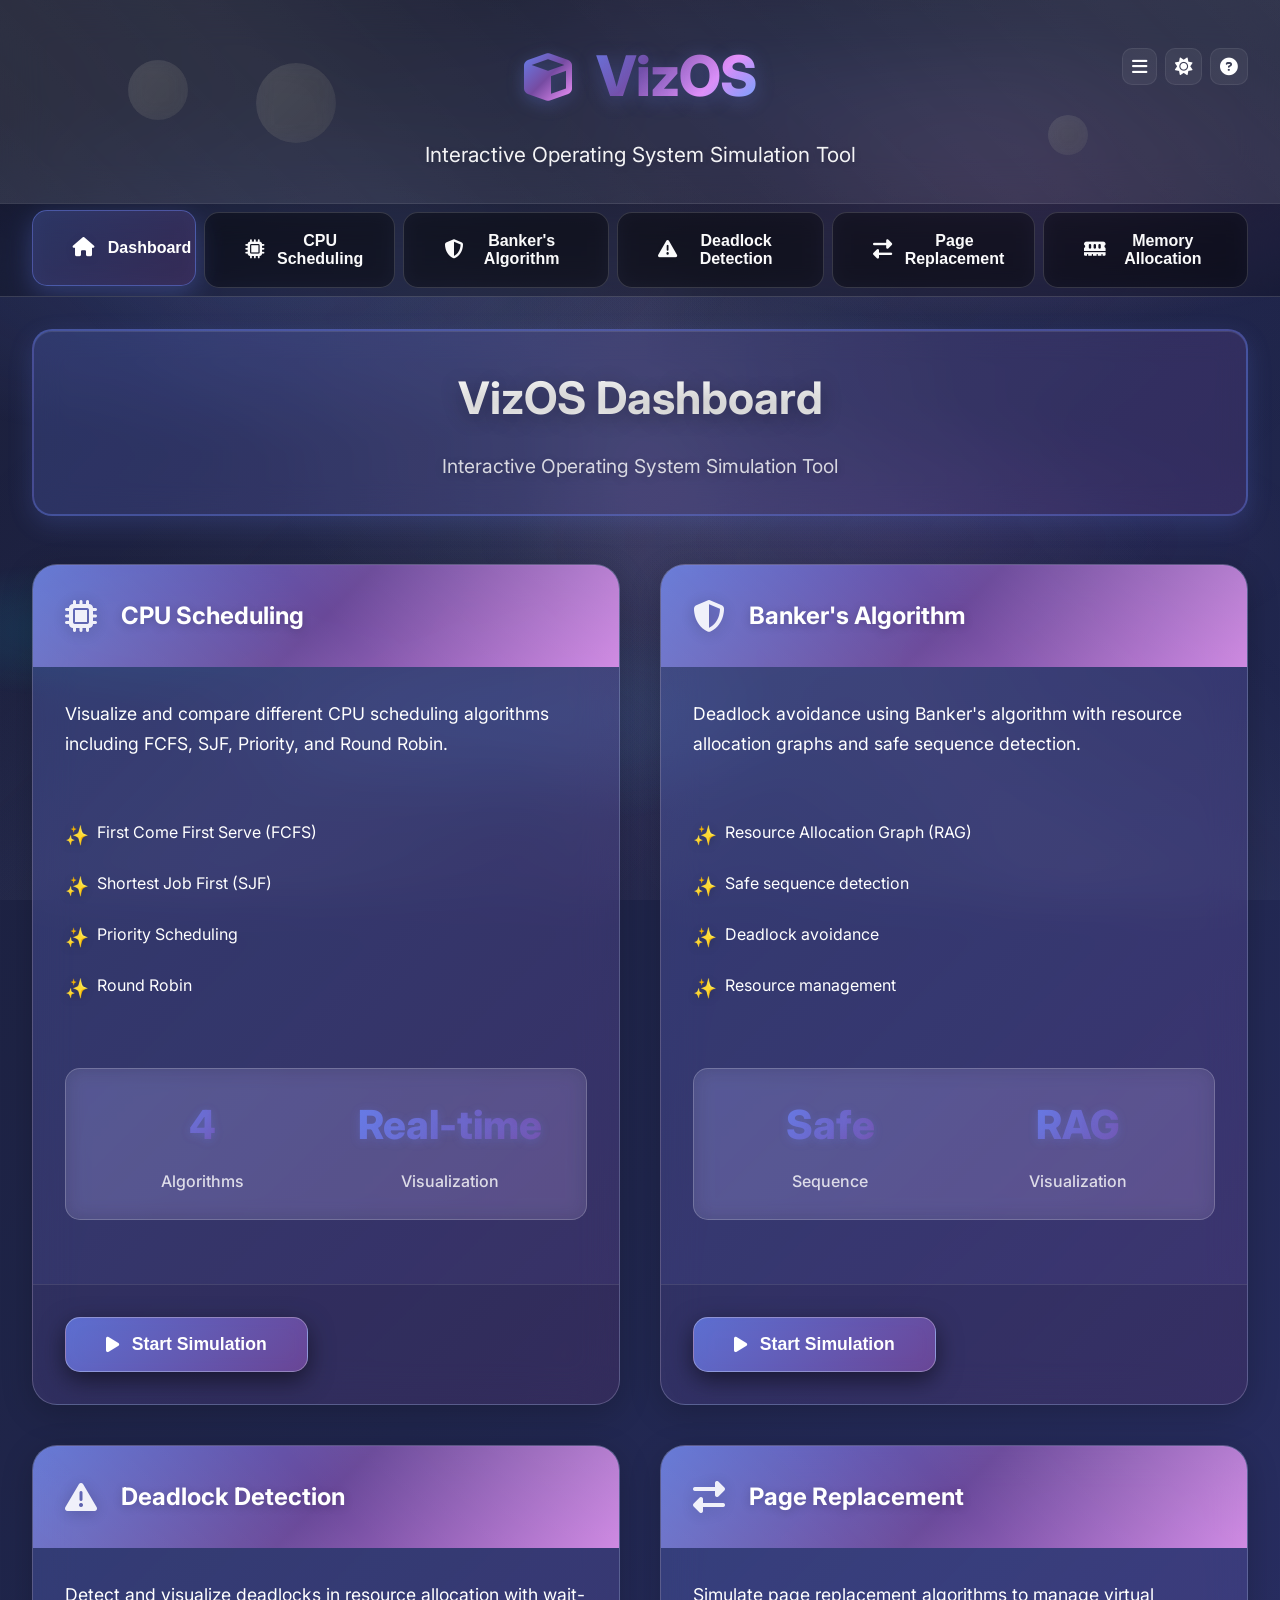
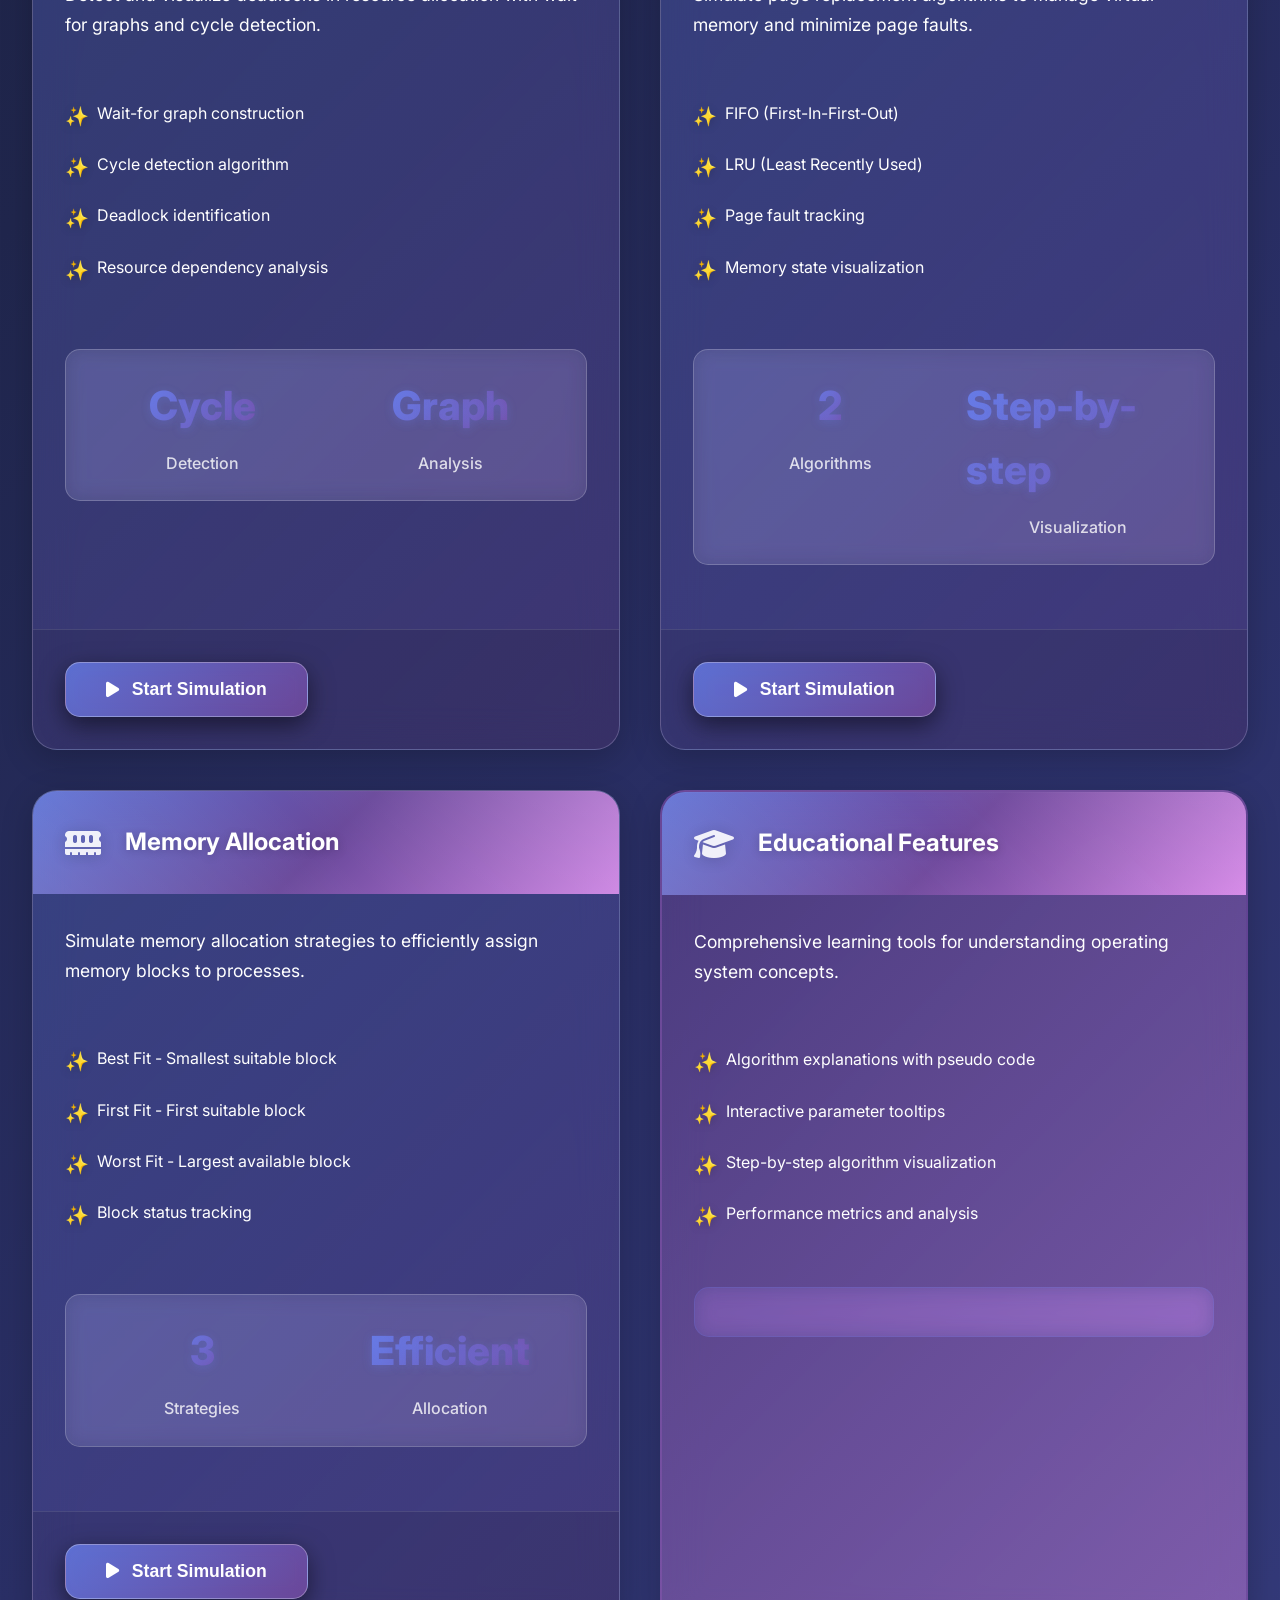
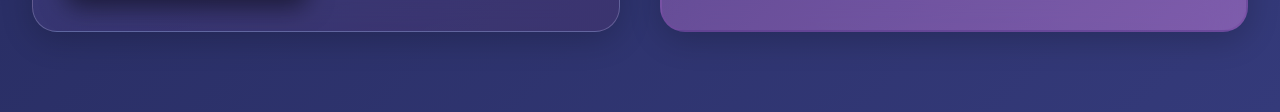
==== frontend/index.html @ febb1c9f "Initial commit: VizOs project" ====
<!DOCTYPE html>
<html lang="en">
<head>
    <meta charset="UTF-8">
    <meta name="viewport" content="width=device-width, initial-scale=1.0">
    <title>VizOS - Interactive OS Simulation Tool</title>
    <link rel="stylesheet" href="styles.css">
    <link href="https://fonts.googleapis.com/css2?family=Inter:wght@300;400;500;600;700;800;900&display=swap" rel="stylesheet">
    <link href="https://cdnjs.cloudflare.com/ajax/libs/font-awesome/6.4.0/css/all.min.css" rel="stylesheet">
    <meta name="description" content="Interactive Operating System Simulation Tool with liquid glass design">
    <meta name="theme-color" content="#667eea">
</head>
<body>
    <div class="app-container">
        <!-- Header -->
        <header class="header">
            <div class="header-content">
                <div class="logo">
                    <i class="fas fa-cube"></i>
                    <h1>VizOS</h1>
                </div>
                <p class="subtitle">Interactive Operating System Simulation Tool</p>
                <div class="header-toolbar">
                    <button id="nav-toggle" class="icon-btn" title="Toggle navigation">
                        <i class="fas fa-bars"></i>
                    </button>
                    <button id="theme-toggle" class="icon-btn" title="Toggle theme (T)">
                        <i class="fas fa-sun"></i>
                    </button>
                    <button id="help-btn" class="icon-btn" title="Show tips">
                        <i class="fas fa-question-circle"></i>
                    </button>
                </div>
                <div class="header-decoration">
                    <div class="floating-element element-1"></div>
                    <div class="floating-element element-2"></div>
                    <div class="floating-element element-3"></div>
                </div>
            </div>

        </header>

        <!-- Navigation Tabs -->
        <nav class="nav-tabs">
            <button class="tab-btn active" data-tab="dashboard">
                <i class="fas fa-home"></i>
                Dashboard
            </button>
            <button class="tab-btn" data-tab="cpu-scheduling">
                <i class="fas fa-microchip"></i>
                CPU Scheduling
            </button>
            <button class="tab-btn" data-tab="bankers">
                <i class="fas fa-shield-alt"></i>
                Banker's Algorithm
            </button>
            <button class="tab-btn" data-tab="deadlock">
                <i class="fas fa-exclamation-triangle"></i>
                Deadlock Detection
            </button>
            <button class="tab-btn" data-tab="page-replacement">
                <i class="fas fa-exchange-alt"></i>
                Page Replacement
            </button>
            <button class="tab-btn" data-tab="memory-allocation">
                <i class="fas fa-memory"></i>
                Memory Allocation
            </button>
        </nav>

        <!-- Main Content -->
        <main class="main-content">
            <!-- Dashboard Tab -->
            <div class="tab-content active" id="dashboard">
                <div class="content-header">
                    <h2>VizOS Dashboard</h2>
                    <p>Interactive Operating System Simulation Tool</p>
                </div>
                
                <div class="dashboard-grid">
                    <div class="info-card">
                        <div class="card-header">
                            <i class="fas fa-microchip"></i>
                            <h3>CPU Scheduling</h3>
                        </div>
                        <div class="card-content">
                            <p>Visualize and compare different CPU scheduling algorithms including FCFS, SJF, Priority, and Round Robin.</p>
                            <ul>
                                <li>First Come First Serve (FCFS)</li>
                                <li>Shortest Job First (SJF)</li>
                                <li>Priority Scheduling</li>
                                <li>Round Robin</li>
                            </ul>
                            <div class="card-metrics">
                                <div class="metric">
                                    <span class="metric-value">4</span>
                                    <span class="metric-label">Algorithms</span>
                                </div>
                                <div class="metric">
                                    <span class="metric-value">Real-time</span>
                                    <span class="metric-label">Visualization</span>
                                </div>
                            </div>
                        </div>
                        <div class="card-footer">
                            <button class="btn-primary" onclick="switchToTab('cpu-scheduling')">
                                <i class="fas fa-play"></i>
                                Start Simulation
                            </button>
                        </div>
                    </div>

                    <div class="info-card">
                        <div class="card-header">
                            <i class="fas fa-shield-alt"></i>
                            <h3>Banker's Algorithm</h3>
                        </div>
                        <div class="card-content">
                            <p>Deadlock avoidance using Banker's algorithm with resource allocation graphs and safe sequence detection.</p>
                            <ul>
                                <li>Resource Allocation Graph (RAG)</li>
                                <li>Safe sequence detection</li>
                                <li>Deadlock avoidance</li>
                                <li>Resource management</li>
                            </ul>
                            <div class="card-metrics">
                                <div class="metric">
                                    <span class="metric-value">Safe</span>
                                    <span class="metric-label">Sequence</span>
                                </div>
                                <div class="metric">
                                    <span class="metric-value">RAG</span>
                                    <span class="metric-label">Visualization</span>
                                </div>
                            </div>
                        </div>
                        <div class="card-footer">
                            <button class="btn-primary" onclick="switchToTab('bankers')">
                                <i class="fas fa-play"></i>
                                Start Simulation
                            </button>
                        </div>
                    </div>

                    <div class="info-card">
                        <div class="card-header">
                            <i class="fas fa-exclamation-triangle"></i>
                            <h3>Deadlock Detection</h3>
                        </div>
                        <div class="card-content">
                            <p>Detect and visualize deadlocks in resource allocation with wait-for graphs and cycle detection.</p>
                            <ul>
                                <li>Wait-for graph construction</li>
                                <li>Cycle detection algorithm</li>
                                <li>Deadlock identification</li>
                                <li>Resource dependency analysis</li>
                            </ul>
                            <div class="card-metrics">
                                <div class="metric">
                                    <span class="metric-value">Cycle</span>
                                    <span class="metric-label">Detection</span>
                                </div>
                                <div class="metric">
                                    <span class="metric-value">Graph</span>
                                    <span class="metric-label">Analysis</span>
                                </div>
                            </div>
                        </div>
                        <div class="card-footer">
                            <button class="btn-primary" onclick="switchToTab('deadlock')">
                                <i class="fas fa-play"></i>
                                Start Simulation
                            </button>
                        </div>
                    </div>

                    <div class="info-card">
                        <div class="card-header">
                            <i class="fas fa-exchange-alt"></i>
                            <h3>Page Replacement</h3>
                        </div>
                        <div class="card-content">
                            <p>Simulate page replacement algorithms to manage virtual memory and minimize page faults.</p>
                            <ul>
                                <li>FIFO (First-In-First-Out)</li>
                                <li>LRU (Least Recently Used)</li>
                                <li>Page fault tracking</li>
                                <li>Memory state visualization</li>
                            </ul>
                            <div class="card-metrics">
                                <div class="metric">
                                    <span class="metric-value">2</span>
                                    <span class="metric-label">Algorithms</span>
                                </div>
                                <div class="metric">
                                    <span class="metric-value">Step-by-step</span>
                                    <span class="metric-label">Visualization</span>
                                </div>
                            </div>
                        </div>
                        <div class="card-footer">
                            <button class="btn-primary" onclick="switchToTab('page-replacement')">
                                <i class="fas fa-play"></i>
                                Start Simulation
                            </button>
                        </div>
                    </div>

                    <div class="info-card">
                        <div class="card-header">
                            <i class="fas fa-memory"></i>
                            <h3>Memory Allocation</h3>
                        </div>
                        <div class="card-content">
                            <p>Simulate memory allocation strategies to efficiently assign memory blocks to processes.</p>
                            <ul>
                                <li>Best Fit - Smallest suitable block</li>
                                <li>First Fit - First suitable block</li>
                                <li>Worst Fit - Largest available block</li>
                                <li>Block status tracking</li>
                            </ul>
                            <div class="card-metrics">
                                <div class="metric">
                                    <span class="metric-value">3</span>
                                    <span class="metric-label">Strategies</span>
                                </div>
                                <div class="metric">
                                    <span class="metric-value">Efficient</span>
                                    <span class="metric-label">Allocation</span>
                                </div>
                            </div>
                        </div>
                        <div class="card-footer">
                            <button class="btn-primary" onclick="switchToTab('memory-allocation')">
                                <i class="fas fa-play"></i>
                                Start Simulation
                            </button>
                        </div>
                    </div>

                    <div class="info-card theory-card">
                        <div class="card-header">
                            <i class="fas fa-graduation-cap"></i>
                            <h3>Educational Features</h3>
                        </div>
                        <div class="card-content">
                            <p>Comprehensive learning tools for understanding operating system concepts.</p>
                            <ul>
                                <li>Algorithm explanations with pseudo code</li>
                                <li>Interactive parameter tooltips</li>
                                <li>Step-by-step algorithm visualization</li>
                                <li>Performance metrics and analysis</li>
                            </ul>
                            <div class="theory-snippets">
                            </div>
                        </div>
                    </div>
                </div>

            </div>

            <!-- CPU Scheduling Tab -->
            <div class="tab-content" id="cpu-scheduling">
                <div class="content-header">
                    <h2>CPU Scheduling Algorithms</h2>
                    <p>Visualize and compare different CPU scheduling algorithms</p>
                </div>
                
                <div class="algorithm-selector">
                    <label for="algorithm-select">Select Algorithm:</label>
                    <select id="algorithm-select">
                        <option value="fcfs">First Come First Serve (FCFS)</option>
                        <option value="sjf">Shortest Job First (SJF)</option>
                        <option value="priority">Priority Scheduling</option>
                        <option value="roundrobin">Round Robin</option>
                    </select>
                </div>

                <div class="input-section">
                    <div class="process-input-container">
                        <div class="input-header">
                            <h3>Process Configuration</h3>
                            <button type="button" class="btn-secondary" id="add-process-btn">
                                <i class="fas fa-plus"></i>
                                Add Process
                            </button>
                        </div>
                        <div id="processes-container">
                            <!-- Process inputs will be dynamically added here -->
                        </div>
                    </div>
                    <div class="input-group" id="quantum-group" style="display: none;">
                        <label for="quantum-input">Time Quantum:</label>
                        <input type="number" id="quantum-input" value="2" min="1">
                    </div>
                    <button class="btn-primary" id="simulate-btn">
                        <i class="fas fa-play"></i>
                        Simulate
                    </button>
                </div>

                <div class="results-section">
                    <div class="gantt-chart-container">
                        <h3>Gantt Chart</h3>
                        <canvas id="gantt-chart" width="800" height="200"></canvas>
                    </div>
                    
                    <div class="metrics-container">
                        <h3>Performance Metrics</h3>
                        <div class="metrics-grid">
                            <div class="metric-card">
                                <div class="metric-value" id="avg-waiting-time">-</div>
                                <div class="metric-label">Average Waiting Time</div>
                            </div>
                            <div class="metric-card">
                                <div class="metric-value" id="avg-turnaround-time">-</div>
                                <div class="metric-label">Average Turnaround Time</div>
                            </div>
                            <div class="metric-card">
                                <div class="metric-value" id="avg-response-time">-</div>
                                <div class="metric-label">Average Response Time</div>
                            </div>
                            <div class="metric-card">
                                <div class="metric-value" id="cpu-utilization">-</div>
                                <div class="metric-label">CPU Utilization</div>
                            </div>
                        </div>
                    </div>
                </div>
            </div>

            <!-- Banker's Algorithm Tab -->
            <div class="tab-content" id="bankers">
                <div class="content-header">
                    <h2>Banker's Algorithm</h2>
                    <p>Deadlock avoidance using Banker's algorithm</p>
                </div>

                <div class="input-section">
                    <div class="input-group">
                        <label for="bankers-processes">Number of Processes:</label>
                        <input type="number" id="bankers-processes" value="3" min="1" max="10">
                    </div>
                    <div class="input-group">
                        <label for="bankers-resources">Number of Resources:</label>
                        <input type="number" id="bankers-resources" value="3" min="1" max="10">
                    </div>
                    <div class="input-header" style="margin-top: 1rem;">
                        <h3>Advanced Input</h3>
                        <button class="btn-secondary" id="bankers-toggle-advanced">
                            <i class="fas fa-sliders-h"></i>
                            Edit Matrices
                        </button>
                    </div>
                    <div id="bankers-advanced" class="matrix-editor" style="display:none;">
                        <div class="matrix-grid">
                            <div class="matrix-card">
                                <h4>Allocation</h4>
                                <div id="bankers-allocation"></div>
                            </div>
                            <div class="matrix-card">
                                <h4>Max</h4>
                                <div id="bankers-max"></div>
                            </div>
                            <div class="matrix-card">
                                <h4>Available</h4>
                                <div id="bankers-available"></div>
                            </div>
                        </div>
                    </div>
                    <button class="btn-primary" id="bankers-simulate-btn">
                        <i class="fas fa-play"></i>
                        Simulate Banker's Algorithm
                    </button>
                </div>

                <div class="results-section">
                    <div class="rag-visualization">
                        <h3>Resource Allocation Graph (RAG)</h3>
                        <svg id="rag-chart" width="600" height="400"></svg>
                    </div>
                    
                    <div class="safe-sequence">
                        <h3>Safe Sequence</h3>
                        <div id="safe-sequence-result">Click simulate to find safe sequence</div>
                    </div>
                    <div class="results-section" id="bankers-details" style="margin-top:1rem; display:none;">
                        <h3>Details</h3>
                        <div id="bankers-matrices"></div>
                        <div id="bankers-steps" class="steps-list"></div>
                    </div>
                </div>
            </div>

            <!-- Deadlock Detection Tab -->
            <div class="tab-content" id="deadlock">
                <div class="content-header">
                    <h2>Deadlock Detection</h2>
                    <p>Detect and visualize deadlocks in resource allocation</p>
                </div>

                <div class="input-section">
                    <div class="input-group">
                        <label for="deadlock-processes">Number of Processes:</label>
                        <input type="number" id="deadlock-processes" value="4" min="1" max="10">
                    </div>
                    <div class="input-group">
                        <label for="deadlock-resources">Number of Resources:</label>
                        <input type="number" id="deadlock-resources" value="3" min="1" max="10">
                    </div>
                    <div class="input-header" style="margin-top: 1rem;">
                        <h3>Advanced Input</h3>
                        <button class="btn-secondary" id="deadlock-toggle-advanced">
                            <i class="fas fa-sliders-h"></i>
                            Edit Matrices
                        </button>
                    </div>
                    <div id="deadlock-advanced" class="matrix-editor" style="display:none;">
                        <div class="matrix-grid">
                            <div class="matrix-card">
                                <h4>Allocation</h4>
                                <div id="deadlock-allocation"></div>
                            </div>
                            <div class="matrix-card">
                                <h4>Request</h4>
                                <div id="deadlock-request"></div>
                            </div>
                            <div class="matrix-card">
                                <h4>Available</h4>
                                <div id="deadlock-available"></div>
                            </div>
                        </div>
                    </div>
                    <button class="btn-primary" id="deadlock-simulate-btn">
                        <i class="fas fa-search"></i>
                        Detect Deadlock
                    </button>
                </div>

                <div class="results-section">
                    <div class="deadlock-visualization">
                        <h3>Deadlock Detection Result</h3>
                        <div id="deadlock-result">Click detect to analyze for deadlocks</div>
                    </div>
                    
                    <div class="wait-for-graph">
                        <h3>Wait-for Graph</h3>
                        <svg id="wait-for-chart" width="600" height="400"></svg>
                    </div>
                    <div class="results-section" id="deadlock-details" style="margin-top:1rem; display:none;">
                        <h3>Details</h3>
                        <div id="deadlock-matrices"></div>
                        <div id="deadlock-steps" class="steps-list"></div>
                    </div>
                </div>
            </div>

            <!-- Page Replacement Tab -->
            <div class="tab-content" id="page-replacement">
                <div class="content-header">
                    <h2>Page Replacement Algorithms</h2>
                    <p>Simulate FIFO and LRU page replacement algorithms</p>
                </div>

                <div class="input-section">
                    <div class="input-group">
                        <label for="page-replacement-algorithm">Algorithm:</label>
                        <select id="page-replacement-algorithm">
                            <option value="fifo">FIFO (First-In-First-Out)</option>
                            <option value="lru">LRU (Least Recently Used)</option>
                        </select>
                    </div>
                    <div class="input-group">
                        <label for="page-replacement-frames">Number of Frames:</label>
                        <input type="number" id="page-replacement-frames" value="3" min="1" max="10">
                    </div>
                    <div class="input-group">
                        <label for="page-requests-input">Page Requests (space-separated):</label>
                        <input type="text" id="page-requests-input" placeholder="2 3 2 1 5 2 4 5 3 2 5 2" value="2 3 2 1 5 2 4 5 3 2 5 2">
                        <small style="display: block; margin-top: 0.5rem; color: #666;">Enter space-separated page numbers</small>
                    </div>
                    <button class="btn-primary" id="page-replacement-simulate-btn">
                        <i class="fas fa-play"></i>
                        Simulate Page Replacement
                    </button>
                </div>

                <div class="results-section">
                    <div class="page-faults-summary">
                        <h3>Page Faults Summary</h3>
                        <div class="metric-card" style="margin: 1rem 0;">
                            <div class="metric-value" id="total-page-faults">-</div>
                            <div class="metric-label">Total Page Faults</div>
                        </div>
                    </div>

                    <div class="page-replacement-visualization-wrapper" style="position: relative; margin-top: 20px;">
                        <div id="page-replacement-visualization-container" style="background-color: #1a1d24; padding: 15px; border-radius: 8px; display: flex; gap: 0;">
                            <!-- Content will be generated by JavaScript -->
                        </div>
                    </div>
                </div>
            </div>

            <!-- Memory Allocation Tab -->
            <div class="tab-content" id="memory-allocation">
                <div class="content-header">
                    <h2>Memory Allocation Algorithms</h2>
                    <p>Simulate Best Fit, First Fit, and Worst Fit memory allocation strategies</p>
                </div>

                <div class="input-section">
                    <div class="input-group">
                        <label for="memory-allocation-algorithm">Algorithm:</label>
                        <select id="memory-allocation-algorithm">
                            <option value="best">Best Fit</option>
                            <option value="first">First Fit</option>
                            <option value="worst">Worst Fit</option>
                        </select>
                    </div>
                    <div class="input-group">
                        <label for="memory-blocks-input">Memory Blocks (space-separated):</label>
                        <input type="text" id="memory-blocks-input" placeholder="100 500 200 300 600" value="100 500 200 300 600">
                        <small style="display: block; margin-top: 0.5rem; color: #666;">Enter space-separated block sizes</small>
                    </div>
                    <div class="input-group">
                        <label for="process-memory-input">Process Memory Requirements (space-separated):</label>
                        <input type="text" id="process-memory-input" placeholder="212 417 112 426" value="212 417 112 426">
                        <small style="display: block; margin-top: 0.5rem; color: #666;">Enter space-separated memory requirements</small>
                    </div>
                    <button class="btn-primary" id="memory-allocation-simulate-btn">
                        <i class="fas fa-play"></i>
                        Simulate Memory Allocation
                    </button>
                </div>

                <div class="results-section">
                    <div class="allocation-results">
                        <h3>Allocation Results</h3>
                        <div id="allocation-results-container"></div>
                    </div>

                    <div class="allocation-steps">
                        <h3>Step-by-Step Allocation</h3>
                        <div id="allocation-steps-container"></div>
                    </div>

                    <div class="block-status">
                        <h3>Final Block Status</h3>
                        <div id="block-status-container"></div>
                    </div>
                </div>
            </div>
        </main>

        <!-- Loading Overlay -->
        <div class="loading-overlay" id="loading-overlay">
            <div class="loading-spinner">
                <i class="fas fa-spinner fa-spin"></i>
                <p>Processing...</p>
            </div>
        </div>
    </div>

    <!-- Scripts -->
    <script src="js/fcfs.js"></script>
    <script src="js/sjf.js"></script>
    <script src="js/priority.js"></script>
    <script src="js/roundrobin.js"></script>
    <script src="js/bankers.js"></script>
    <script src="js/deadlock.js"></script>
    <script src="js/page_replacement.js"></script>
    <script src="js/memory_allocation.js"></script>
    <script src="js/main.js"></script>
</body>
</html>
---- frontend/styles.css ----
/* Liquid Glass Design - VizOS */
* {
    margin: 0;
    padding: 0;
    box-sizing: border-box;
}

/* Explain card styles */
.explain-container {
    margin: 1.5rem 0;
    display: block;
}

.explain-card {
    background: rgba(255,255,255,0.04);
    border: 1px solid rgba(255,255,255,0.06);
    padding: 1rem 1.25rem;
    border-radius: 12px;
    box-shadow: 0 8px 30px rgba(0,0,0,0.4);
    color: #f8fbff;
}

.explain-card h3 {
    margin-bottom: 0.5rem;
}

.explain-card .explain-body pre {
    white-space: pre-wrap;
    background: rgba(0,0,0,0.25);
    padding: 0.75rem;
    border-radius: 8px;
    overflow-x: auto;
}

.explain-card table {
    width: 100%;
    border-collapse: collapse;
    margin-top: 0.75rem;
}

.explain-card table th, .explain-card table td {
    padding: 0.5rem 0.6rem;
    border-bottom: 1px dashed rgba(255,255,255,0.04);
    text-align: left;
}

.explain-card .copy-btn {
    background: rgba(255,255,255,0.06);
    border: none;
    color: #fff;
    padding: 0.35rem 0.6rem;
    border-radius: 6px;
    cursor: pointer;
    float: right;
    font-size: 0.85rem;
}

/* Collapsible explain card */
.explain-card.collapsed .explain-body, .explain-card.collapsed table {
    display: none;
}
.explain-card .collapse-toggle {
    cursor: pointer;
    font-size: 0.9rem;
    color: rgba(255,255,255,0.85);
}

/* Pseudo-code highlighting (very basic) */
.pseudo-code {
    background: linear-gradient(90deg, rgba(0,0,0,0.28), rgba(0,0,0,0.22));
    padding: 0.75rem;
    border-radius: 8px;
    font-family: ui-monospace, SFMono-Regular, Menlo, Monaco, 'Roboto Mono', 'Courier New', monospace;
    font-size: 0.9rem;
    color: #e6eefc;
}


body {
    font-family: 'Inter', -apple-system, BlinkMacSystemFont, 'Segoe UI', Roboto, sans-serif;
    background: linear-gradient(135deg, #1b1f3a 0%, #20264d 40%, #2a2f66 70%, #343a7a 100%);
    min-height: 100vh;
    color: #f5f7ff;
    line-height: 1.6;
    overflow-x: hidden;
    position: relative;
}

/* Animated background waves */
body::before {
    content: '';
    position: fixed;
    top: 0;
    left: 0;
    width: 100%;
    height: 100%;
    background: 
        radial-gradient(ellipse 800px 300px at 20% 30%, rgba(102, 126, 234, 0.18) 0%, transparent 60%),
        radial-gradient(ellipse 600px 200px at 70% 60%, rgba(118, 75, 162, 0.16) 0%, transparent 70%),
        radial-gradient(ellipse 500px 150px at 40% 80%, rgba(79, 172, 254, 0.14) 0%, transparent 70%),
        radial-gradient(ellipse 700px 250px at 80% 20%, rgba(240, 147, 251, 0.14) 0%, transparent 60%),
        radial-gradient(ellipse 400px 100px at 10% 70%, rgba(0, 242, 254, 0.12) 0%, transparent 70%),
        radial-gradient(ellipse 600px 180px at 60% 10%, rgba(102, 126, 234, 0.12) 0%, transparent 70%);
    animation: waveMove 30s ease-in-out infinite;
    z-index: -1;
}

body::after {
    content: '';
    position: fixed;
    top: 0;
    left: 0;
    width: 100%;
    height: 100%;
    background: 
        linear-gradient(45deg, transparent 30%, rgba(230, 243, 255, 0.06) 50%, transparent 70%),
        linear-gradient(-45deg, transparent 30%, rgba(184, 212, 255, 0.04) 50%, transparent 70%),
        linear-gradient(135deg, transparent 20%, rgba(200, 162, 200, 0.03) 50%, transparent 80%),
        linear-gradient(90deg, transparent 40%, rgba(221, 160, 221, 0.04) 50%, transparent 60%);
    animation: liquidFlow 20s linear infinite;
    z-index: -1;
}

@keyframes liquidFlow {
    0% { transform: translateX(-100%) translateY(-100%); }
    100% { transform: translateX(100%) translateY(100%); }
}

@keyframes waveMove {
    0%, 100% { 
        transform: translateX(0) translateY(0) rotate(0deg) scale(1);
        filter: hue-rotate(0deg) brightness(1);
    }
    25% { 
        transform: translateX(20px) translateY(-10px) rotate(1deg) scale(1.02);
        filter: hue-rotate(5deg) brightness(1.05);
    }
    50% { 
        transform: translateX(-15px) translateY(15px) rotate(-0.5deg) scale(0.98);
        filter: hue-rotate(10deg) brightness(0.95);
    }
    75% { 
        transform: translateX(10px) translateY(-5px) rotate(0.5deg) scale(1.01);
        filter: hue-rotate(7deg) brightness(1.02);
    }
}

.app-container {
    min-height: 100vh;
    display: flex;
    flex-direction: column;
    position: relative;
}

/* Header with liquid glass effect */
.header {
    background: rgba(0, 0, 0, 0.25);
    backdrop-filter: blur(20px);
    border-bottom: 1px solid rgba(255, 255, 255, 0.15);
    padding: 2rem 0;
    box-shadow: 0 8px 32px rgba(0, 0, 0, 0.1);
    position: relative;
    overflow: hidden;
}

.header::before {
    content: '';
    position: absolute;
    top: 0;
    left: 0;
    right: 0;
    bottom: 0;
    background: linear-gradient(45deg, 
        rgba(255, 255, 255, 0.1) 0%, 
        rgba(255, 255, 255, 0.05) 50%, 
        rgba(255, 255, 255, 0.1) 100%);
    animation: shimmer 3s ease-in-out infinite;
}

@keyframes shimmer {
    0%, 100% { opacity: 0.5; }
    50% { opacity: 1; }
}

.header-content {
    max-width: 1400px;
    margin: 0 auto;
    padding: 0 2rem;
    text-align: center;
    position: relative;
    z-index: 1;
}

.logo {
    display: flex;
    align-items: center;
    justify-content: center;
    gap: 1.5rem;
    margin-bottom: 1rem;
}

.logo i {
    font-size: 3rem;
    background: linear-gradient(135deg, #667eea, #764ba2, #f093fb);
    -webkit-background-clip: text;
    -webkit-text-fill-color: transparent;
    background-clip: text;
    animation: float 3s ease-in-out infinite;
    filter: drop-shadow(0 4px 8px rgba(102, 126, 234, 0.3));
}

@keyframes float {
    0%, 100% { transform: translateY(0px); }
    50% { transform: translateY(-10px); }
}

.logo h1 {
    font-size: 3.5rem;
    font-weight: 800;
    background: linear-gradient(135deg, #667eea, #764ba2, #f093fb, #4facfe);
    -webkit-background-clip: text;
    -webkit-text-fill-color: transparent;
    background-clip: text;
    text-shadow: 0 4px 20px rgba(102, 126, 234, 0.3);
    letter-spacing: -0.02em;
}

.subtitle {
    color: rgba(255, 255, 255, 0.95);
    font-size: 1.3rem;
    font-weight: 400;
    text-shadow: 0 2px 10px rgba(0, 0, 0, 0.1);
}

/* Header toolbar */
.header-toolbar {
    position: absolute;
    top: 1rem;
    right: 2rem;
    display: flex;
    gap: 0.5rem;
    z-index: 3;
}
.icon-btn {
    background: rgba(255,255,255,0.06);
    border: 1px solid rgba(255,255,255,0.07);
    color: #fff;
    padding: 0.55rem;
    border-radius: 10px;
    cursor: pointer;
    font-size: 1rem;
    display: inline-flex;
    align-items: center;
    justify-content: center;
}
.icon-btn i { font-size: 1.1rem; }

/* Light theme variant (minimal, for accessibility/demo) */
:root.light {
    --bg-gradient: linear-gradient(135deg, #f2f6ff 0%, #eef3ff 50%);
    --text-color: #1a2140;
}
.light body {
    background: var(--bg-gradient);
    color: var(--text-color);
}
.light .tab-btn { color: var(--text-color); }
.light .icon-btn { background: rgba(10,10,10,0.04); color: var(--text-color); border-color: rgba(10,10,10,0.06); }

/* Header decorations */
.header-decoration {
    position: absolute;
    top: 0;
    left: 0;
    right: 0;
    bottom: 0;
    pointer-events: none;
    overflow: hidden;
}

.floating-element {
    position: absolute;
    border-radius: 50%;
    background: linear-gradient(135deg, rgba(255, 255, 255, 0.1), rgba(255, 255, 255, 0.05));
    backdrop-filter: blur(10px);
    animation: floatAround 8s ease-in-out infinite;
}

.element-1 {
    width: 60px;
    height: 60px;
    top: 20%;
    left: 10%;
    animation-delay: 0s;
}

.element-2 {
    width: 40px;
    height: 40px;
    top: 60%;
    right: 15%;
    animation-delay: 2s;
}

.element-3 {
    width: 80px;
    height: 80px;
    bottom: 20%;
    left: 20%;
    animation-delay: 4s;
}

@keyframes floatAround {
    0%, 100% { 
        transform: translateY(0px) translateX(0px) rotate(0deg);
        opacity: 0.3;
    }
    25% { 
        transform: translateY(-20px) translateX(10px) rotate(90deg);
        opacity: 0.6;
    }
    50% { 
        transform: translateY(-10px) translateX(-15px) rotate(180deg);
        opacity: 0.4;
    }
    75% { 
        transform: translateY(-30px) translateX(5px) rotate(270deg);
        opacity: 0.7;
    }
}

/* Navigation with glass morphism */
.nav-tabs {
    background: rgba(0, 0, 0, 0.25);
    backdrop-filter: blur(20px);
    border-bottom: 1px solid rgba(255, 255, 255, 0.15);
    padding: 0 2rem;
    display: flex;
    justify-content: center;
    gap: 0.5rem;
    position: relative;
    overflow: hidden;
}

/* Collapsed nav for narrow screens or user preference */
.nav-tabs.collapsed {
    overflow: auto;
    max-height: 64px;
    padding: 0.5rem 1rem;
}
.nav-tabs.collapsed .tab-btn { padding: 0.6rem 1rem; font-size: 0.85rem; }

/* Card hover subtle lift */
.info-card {
    transition: transform 0.35s cubic-bezier(0.2, 0, 0.2, 1), box-shadow 0.35s;
}
.info-card:hover { transform: translateY(-6px); box-shadow: 0 20px 50px rgba(0,0,0,0.45); }

.nav-tabs::before {
    content: '';
    position: absolute;
    top: 0;
    left: -100%;
    width: 100%;
    height: 100%;
    background: linear-gradient(90deg, transparent, rgba(255, 255, 255, 0.1), transparent);
    animation: slide 4s linear infinite;
}

@keyframes slide {
    0% { left: -100%; }
    100% { left: 100%; }
}

.tab-btn {
    background: rgba(0, 0, 0, 0.3);
    border: 1px solid rgba(255, 255, 255, 0.15);
    padding: 1.2rem 2.5rem;
    cursor: pointer;
    font-size: 1rem;
    font-weight: 600;
    color: rgba(255, 255, 255, 0.98);
    border-radius: 15px;
    transition: all 0.4s cubic-bezier(0.4, 0, 0.2, 1);
    display: flex;
    align-items: center;
    gap: 0.8rem;
    position: relative;
    overflow: hidden;
    backdrop-filter: blur(10px);
    margin: 0.5rem 0;
}

.tab-btn::before {
    content: '';
    position: absolute;
    top: 0;
    left: 0;
    right: 0;
    bottom: 0;
    background: linear-gradient(135deg, rgba(255, 255, 255, 0.2), rgba(255, 255, 255, 0.1));
    opacity: 0;
    transition: opacity 0.3s ease;
}

.tab-btn:hover::before {
    opacity: 1;
}

.tab-btn:hover {
    transform: translateY(-3px);
    box-shadow: 0 10px 30px rgba(0, 0, 0, 0.35);
    background: rgba(0, 0, 0, 0.4);
    border-color: rgba(255, 255, 255, 0.25);
}

.tab-btn.active {
    background: linear-gradient(135deg, rgba(102, 126, 234, 0.3), rgba(118, 75, 162, 0.3));
    border-color: rgba(102, 126, 234, 0.5);
    color: white;
    box-shadow: 0 8px 25px rgba(102, 126, 234, 0.3);
    transform: translateY(-2px);
}

.tab-btn i {
    font-size: 1.2rem;
    filter: drop-shadow(0 2px 4px rgba(0, 0, 0, 0.1));
}

/* Main Content */
.main-content {
    flex: 1;
    max-width: 1400px;
    margin: 0 auto;
    padding: 2rem;
    width: 100%;
    position: relative;
}

.tab-content {
    display: none;
    animation: liquidFadeIn 0.8s cubic-bezier(0.4, 0, 0.2, 1);
}

.tab-content.active {
    display: block;
}

@keyframes liquidFadeIn {
    from {
        opacity: 0;
        transform: translateY(30px) scale(0.95);
        filter: blur(10px);
    }
    to {
        opacity: 1;
        transform: translateY(0) scale(1);
        filter: blur(0);
    }
}

.content-header {
    text-align: center;
    margin-bottom: 3rem;
    position: relative;
    background: linear-gradient(135deg, 
        rgba(102, 126, 234, 0.22), 
        rgba(118, 75, 162, 0.22));
    backdrop-filter: blur(15px);
    border-radius: 20px;
    padding: 2rem;
    border: 2px solid rgba(102, 126, 234, 0.4);
    box-shadow: 
        0 8px 25px rgba(102, 126, 234, 0.2),
        inset 0 1px 0 rgba(255, 255, 255, 0.1);
    transition: all 0.3s ease;
    overflow: hidden;
}

.content-header::before {
    content: '';
    position: absolute;
    top: 0;
    left: -100%;
    width: 100%;
    height: 100%;
    background: linear-gradient(90deg, transparent, rgba(255, 255, 255, 0.1), transparent);
    animation: headerShimmer 3s ease-in-out infinite;
}

@keyframes headerShimmer {
    0% { left: -100%; }
    50% { left: 100%; }
    100% { left: 100%; }
}

.content-header:hover {
    transform: translateY(-2px);
    box-shadow: 
        0 12px 30px rgba(102, 126, 234, 0.3),
        inset 0 1px 0 rgba(255, 255, 255, 0.2);
    border-color: rgba(102, 126, 234, 0.6);
}

.content-header h2 {
    font-size: 2.8rem;
    font-weight: 700;
    color: white;
    margin-bottom: 1rem;
    text-shadow: 0 4px 20px rgba(0, 0, 0, 0.3);
    background: linear-gradient(135deg, #ffffff, #f0f0f0);
    -webkit-background-clip: text;
    -webkit-text-fill-color: transparent;
    background-clip: text;
    position: relative;
    z-index: 1;
}

.content-header p {
    color: rgba(255, 255, 255, 0.8);
    font-size: 1.2rem;
    text-shadow: 0 2px 10px rgba(0, 0, 0, 0.2);
    position: relative;
    z-index: 1;
}

/* Liquid Glass Cards */
.dashboard-grid {
    display: grid;
    grid-template-columns: repeat(auto-fit, minmax(400px, 1fr));
    gap: 2.5rem;
    margin: 3rem 0;
    perspective: 1000px;
}

.info-card {
    background: linear-gradient(135deg, 
        rgba(102, 126, 234, 0.28), 
        rgba(118, 75, 162, 0.28));
    backdrop-filter: blur(20px);
    border-radius: 25px;
    box-shadow: 
        0 8px 32px rgba(0, 0, 0, 0.2),
        inset 0 1px 0 rgba(255, 255, 255, 0.1);
    overflow: hidden;
    transition: all 0.4s cubic-bezier(0.4, 0, 0.2, 1);
    border: 1px solid rgba(255, 255, 255, 0.18);
    position: relative;
    transform-style: preserve-3d;
    display: flex;
    flex-direction: column;
    min-height: 100%;
}

.info-card::before {
    content: '';
    position: absolute;
    top: 0;
    left: 0;
    right: 0;
    bottom: 0;
    background: linear-gradient(135deg, 
        rgba(255, 255, 255, 0.1) 0%, 
        rgba(255, 255, 255, 0.05) 50%, 
        rgba(255, 255, 255, 0.1) 100%);
    opacity: 0;
    transition: opacity 0.3s ease;
}

.info-card:hover::before {
    opacity: 1;
}

.info-card:hover {
    transform: translateY(-10px) rotateX(5deg);
    box-shadow: 
        0 20px 40px rgba(0, 0, 0, 0.3),
        inset 0 1px 0 rgba(255, 255, 255, 0.2);
    background: linear-gradient(135deg, 
        rgba(102, 126, 234, 0.5), 
        rgba(118, 75, 162, 0.5));
}

.info-card.theory-card {
    background: linear-gradient(135deg, 
        rgba(118, 75, 162, 0.4), 
        rgba(240, 147, 251, 0.4));
    border: 2px solid rgba(118, 75, 162, 0.5);
}

.card-header {
    background: linear-gradient(135deg, 
        rgba(102, 126, 234, 0.8), 
        rgba(118, 75, 162, 0.8),
        rgba(240, 147, 251, 0.8));
    color: white;
    padding: 2rem;
    display: flex;
    align-items: center;
    gap: 1.5rem;
    position: relative;
    overflow: hidden;
}

.card-header::before {
    content: '';
    position: absolute;
    top: 0;
    left: 0;
    right: 0;
    bottom: 0;
    background: linear-gradient(45deg, 
        rgba(255, 255, 255, 0.1) 0%, 
        transparent 50%, 
        rgba(255, 255, 255, 0.1) 100%);
    animation: cardShimmer 3s ease-in-out infinite;
}

@keyframes cardShimmer {
    0%, 100% { transform: translateX(-100%); }
    50% { transform: translateX(100%); }
}

.card-header i {
    font-size: 2rem;
    opacity: 0.9;
    filter: drop-shadow(0 2px 8px rgba(0, 0, 0, 0.2));
    z-index: 1;
    position: relative;
}

.card-header h3 {
    margin: 0;
    font-size: 1.5rem;
    font-weight: 700;
    z-index: 1;
    position: relative;
    text-shadow: 0 2px 10px rgba(0, 0, 0, 0.2);
}

.card-content {
    padding: 2rem;
    position: relative;
    z-index: 1;
    flex: 1;
    display: flex;
    flex-direction: column;
}

.card-content p {
    color: rgba(255, 255, 255, 1);
    margin-bottom: 1.5rem;
    line-height: 1.7;
    font-size: 1.1rem;
}

.card-content ul {
    list-style: none;
    margin: 1.5rem 0;
}

.card-content li {
    padding: 0.8rem 0;
    color: rgba(255, 255, 255, 1);
    position: relative;
    padding-left: 2rem;
    font-size: 1rem;
}

.card-content li::before {
    content: "✨";
    position: absolute;
    left: 0;
    font-size: 1.2rem;
    filter: drop-shadow(0 2px 4px rgba(0, 0, 0, 0.2));
}

.card-metrics {
    display: flex;
    gap: 1.5rem;
    margin: 2rem 0;
    padding: 1.5rem;
    background: rgba(255, 255, 255, 0.1);
    border-radius: 15px;
    backdrop-filter: blur(10px);
    border: 1px solid rgba(255, 255, 255, 0.2);
}

.metric {
    display: flex;
    flex-direction: column;
    align-items: center;
    flex: 1;
}

.metric-value {
    font-size: 2rem;
    font-weight: 800;
    background: linear-gradient(135deg, #667eea, #764ba2);
    -webkit-background-clip: text;
    -webkit-text-fill-color: transparent;
    background-clip: text;
    text-shadow: 0 2px 10px rgba(102, 126, 234, 0.3);
}

.metric-label {
    font-size: 0.9rem;
    color: rgba(255, 255, 255, 0.85);
    text-align: center;
    font-weight: 500;
}

.card-footer {
    padding: 2rem;
    background: rgba(0, 0, 0, 0.1);
    border-top: 1px solid rgba(255, 255, 255, 0.1);
    position: relative;
    z-index: 1;
    margin-top: auto;
}

/* Buttons with liquid glass effect */
.btn-primary {
    background: linear-gradient(135deg, 
        rgba(102, 126, 234, 0.8), 
        rgba(118, 75, 162, 0.8));
    color: white;
    border: 1px solid rgba(255, 255, 255, 0.3);
    padding: 1rem 2.5rem;
    border-radius: 15px;
    font-size: 1.1rem;
    font-weight: 600;
    cursor: pointer;
    transition: all 0.4s cubic-bezier(0.4, 0, 0.2, 1);
    display: flex;
    align-items: center;
    gap: 0.8rem;
    box-shadow: 0 8px 25px rgba(0, 0, 0, 0.5);
    backdrop-filter: blur(10px);
    position: relative;
    overflow: hidden;
}

.btn-primary::before {
    content: '';
    position: absolute;
    top: 0;
    left: -100%;
    width: 100%;
    height: 100%;
    background: linear-gradient(90deg, transparent, rgba(255, 255, 255, 0.2), transparent);
    transition: left 0.5s ease;
}

.btn-primary:hover::before {
    left: 100%;
}

.btn-primary:hover {
    transform: translateY(-3px);
    box-shadow: 0 15px 35px rgba(102, 126, 234, 0.4);
    background: linear-gradient(135deg, 
        rgba(102, 126, 234, 0.9), 
        rgba(118, 75, 162, 0.9));
}

.btn-secondary {
    background: linear-gradient(135deg, 
        rgba(40, 167, 69, 0.8), 
        rgba(32, 201, 151, 0.8));
    color: white;
    border: 1px solid rgba(255, 255, 255, 0.3);
    padding: 0.8rem 2rem;
    border-radius: 12px;
    font-size: 1rem;
    font-weight: 600;
    cursor: pointer;
    transition: all 0.3s ease;
    display: flex;
    align-items: center;
    gap: 0.6rem;
    backdrop-filter: blur(10px);
}

.btn-secondary:hover {
    transform: translateY(-2px);
    box-shadow: 0 8px 20px rgba(0, 0, 0, 0.5);
}

/* Input sections with glass morphism */
.input-section {
    background: rgba(0, 0, 0, 0.28);
    backdrop-filter: blur(20px);
    border-radius: 25px;
    padding: 2.5rem;
    margin-bottom: 2.5rem;
    box-shadow: 
        0 8px 32px rgba(0, 0, 0, 0.1),
        inset 0 1px 0 rgba(255, 255, 255, 0.2);
    border: 1px solid rgba(255, 255, 255, 0.15);
    position: relative;
}

.input-section::before {
    content: '';
    position: absolute;
    top: 0;
    left: 0;
    right: 0;
    bottom: 0;
    background: linear-gradient(135deg, 
        rgba(255, 255, 255, 0.05) 0%, 
        rgba(255, 255, 255, 0.02) 50%, 
        rgba(255, 255, 255, 0.05) 100%);
    border-radius: 25px;
    pointer-events: none;
}

.input-group {
    margin-bottom: 2rem;
    position: relative;
    z-index: 1;
}

.input-group label {
    display: block;
    margin-bottom: 0.8rem;
    font-weight: 600;
    color: rgba(255, 255, 255, 0.9);
    font-size: 1.1rem;
    text-shadow: 0 2px 4px rgba(0, 0, 0, 0.1);
}

.input-group input,
.input-group select,
.input-group textarea {
    width: 100%;
    padding: 1rem 1.5rem;
    border: 1px solid rgba(255, 255, 255, 0.3);
    border-radius: 15px;
    font-size: 1rem;
    background: rgba(255, 255, 255, 0.12);
    backdrop-filter: blur(10px);
    color: #ffffff;
    transition: all 0.3s ease;
    font-family: 'Inter', sans-serif;
}

.input-group input::placeholder,
.input-group textarea::placeholder {
    color: rgba(255, 255, 255, 0.6);
}

.input-group input:focus,
.input-group select:focus,
.input-group textarea:focus {
    outline: none;
    border-color: rgba(102, 126, 234, 0.6);
    box-shadow: 0 0 0 3px rgba(102, 126, 234, 0.2);
    background: rgba(255, 255, 255, 0.15);
}

/* Results section with glass effect */
.results-section {
    background: rgba(0, 0, 0, 0.28);
    backdrop-filter: blur(20px);
    border-radius: 25px;
    padding: 2.5rem;
    box-shadow: 
        0 8px 32px rgba(0, 0, 0, 0.1),
        inset 0 1px 0 rgba(255, 255, 255, 0.2);
    border: 1px solid rgba(255, 255, 255, 0.15);
    position: relative;
}

.results-section h3 {
    margin-bottom: 1.5rem;
    color: white;
    font-weight: 700;
    font-size: 1.5rem;
    text-shadow: 0 2px 10px rgba(0, 0, 0, 0.2);
}

/* Process input items */
.process-item {
    background: rgba(0, 0, 0, 0.28);
    border: 1px solid rgba(255, 255, 255, 0.15);
    border-radius: 15px;
    padding: 1.5rem;
    margin-bottom: 1.5rem;
    display: grid;
    grid-template-columns: 1fr 1fr 1fr 1fr auto;
    gap: 1.5rem;
    align-items: end;
    transition: all 0.3s ease;
    backdrop-filter: blur(10px);
}

.process-item:hover {
    box-shadow: 0 8px 25px rgba(0, 0, 0, 0.1);
    background: rgba(255, 255, 255, 0.15);
}

.process-item input {
    padding: 0.8rem 1rem;
    border: 1px solid rgba(255, 255, 255, 0.3);
    border-radius: 10px;
    font-size: 0.95rem;
    background: rgba(255, 255, 255, 0.12);
    color: white;
    backdrop-filter: blur(5px);
}

.process-item input::placeholder {
    color: rgba(255, 255, 255, 0.6);
}

.process-item input:focus {
    outline: none;
    border-color: rgba(102, 126, 234, 0.6);
    box-shadow: 0 0 0 2px rgba(102, 126, 234, 0.2);
}

.process-item label {
    font-size: 0.9rem;
    font-weight: 600;
    color: rgba(255, 255, 255, 0.8);
    margin-bottom: 0.5rem;
    display: block;
}

.btn-remove {
    background: linear-gradient(135deg, #dc3545, #c82333);
    color: white;
    border: none;
    padding: 0.8rem;
    border-radius: 10px;
    cursor: pointer;
    transition: all 0.3s ease;
    display: flex;
    align-items: center;
    justify-content: center;
    width: 40px;
    height: 40px;
    backdrop-filter: blur(10px);
}

.btn-remove:hover {
    transform: scale(1.1);
    box-shadow: 0 4px 15px rgba(220, 53, 69, 0.4);
}

/* Algorithm selector */
.algorithm-selector {
    margin-bottom: 2rem;
}

.algorithm-selector label {
    display: block;
    margin-bottom: 1rem;
    font-weight: 600;
    color: rgba(255, 255, 255, 0.9);
    font-size: 1.1rem;
}

.algorithm-selector select {
    width: 100%;
    padding: 1rem 1.5rem;
    border: 1px solid rgba(255, 255, 255, 0.3);
    border-radius: 15px;
    font-size: 1rem;
    background: rgba(255, 255, 255, 0.12);
    backdrop-filter: blur(10px);
    color: white;
    transition: all 0.3s ease;
}

.algorithm-selector select:focus {
    outline: none;
    border-color: rgba(102, 126, 234, 0.6);
    box-shadow: 0 0 0 3px rgba(102, 126, 234, 0.2);
}

/* Metrics grid */
.metrics-grid {
    display: grid;
    grid-template-columns: repeat(auto-fit, minmax(250px, 1fr));
    gap: 1.5rem;
}

.metric-card {
    background: rgba(255, 255, 255, 0.1);
    backdrop-filter: blur(15px);
    padding: 2rem;
    border-radius: 20px;
    text-align: center;
    border: 1px solid rgba(255, 255, 255, 0.15);
    transition: all 0.3s ease;
    position: relative;
    overflow: hidden;
}

.metric-card::before {
    content: '';
    position: absolute;
    top: 0;
    left: 0;
    right: 0;
    bottom: 0;
    background: linear-gradient(135deg, 
        rgba(255, 255, 255, 0.1) 0%, 
        rgba(255, 255, 255, 0.05) 50%, 
        rgba(255, 255, 255, 0.1) 100%);
    opacity: 0;
    transition: opacity 0.3s ease;
}

.metric-card:hover::before {
    opacity: 1;
}

.metric-card:hover {
    transform: translateY(-5px);
    box-shadow: 0 15px 30px rgba(0, 0, 0, 0.2);
}

.metric-value {
    font-size: 2.5rem;
    font-weight: 800;
    background: linear-gradient(135deg, #667eea, #764ba2);
    -webkit-background-clip: text;
    -webkit-text-fill-color: transparent;
    background-clip: text;
    margin-bottom: 0.8rem;
    position: relative;
    z-index: 1;
}

.metric-label {
    color: rgba(255, 255, 255, 0.8);
    font-size: 1rem;
    font-weight: 500;
    position: relative;
    z-index: 1;
}

/* Loading overlay */
.loading-overlay {
    position: fixed;
    top: 0;
    left: 0;
    width: 100%;
    height: 100%;
    background: rgba(0, 0, 0, 0.75);
    backdrop-filter: blur(10px);
    display: none;
    justify-content: center;
    align-items: center;
    z-index: 1000;
}

.loading-overlay.show {
    display: flex;
}

.loading-spinner {
    background: rgba(255, 255, 255, 0.1);
    backdrop-filter: blur(20px);
    padding: 3rem;
    border-radius: 25px;
    text-align: center;
    box-shadow: 0 20px 40px rgba(0, 0, 0, 0.3);
    border: 1px solid rgba(255, 255, 255, 0.2);
}

.loading-spinner i {
    font-size: 3rem;
    background: linear-gradient(135deg, #667eea, #764ba2);
    -webkit-background-clip: text;
    -webkit-text-fill-color: transparent;
    background-clip: text;
    margin-bottom: 1.5rem;
    animation: spin 1s linear infinite;
}

@keyframes spin {
    from { transform: rotate(0deg); }
    to { transform: rotate(360deg); }
}

.loading-spinner p {
    color: rgba(255, 255, 255, 0.9);
    font-weight: 600;
    font-size: 1.2rem;
}

/* Responsive Design */
@media (max-width: 768px) {
    .main-content {
        padding: 1rem;
    }
    
    .header-content {
        padding: 0 1rem;
    }
    
    .nav-tabs {
        padding: 0 1rem;
        flex-wrap: wrap;
    }
    
    .tab-btn {
        padding: 1rem 1.5rem;
        font-size: 0.9rem;
    }
    
    .logo h1 {
        font-size: 2.5rem;
    }
    
    .content-header h2 {
        font-size: 2rem;
    }
    
    .dashboard-grid {
        grid-template-columns: 1fr;
        gap: 1.5rem;
    }
    
    .metrics-grid {
        grid-template-columns: 1fr;
    }
    
    .process-item {
        grid-template-columns: 1fr;
        gap: 1rem;
    }
}

/* Custom Scrollbar */
::-webkit-scrollbar {
    width: 12px;
}

::-webkit-scrollbar-track {
    background: rgba(255, 255, 255, 0.1);
    border-radius: 6px;
}

::-webkit-scrollbar-thumb {
    background: linear-gradient(135deg, rgba(102, 126, 234, 0.8), rgba(118, 75, 162, 0.8));
    border-radius: 6px;
    border: 2px solid rgba(255, 255, 255, 0.1);
}

::-webkit-scrollbar-thumb:hover {
    background: linear-gradient(135deg, rgba(102, 126, 234, 0.9), rgba(118, 75, 162, 0.9));
}

/* Additional liquid glass effects for specific components */
.gantt-chart-container,
.rag-visualization,
.deadlock-visualization,
.wait-for-graph,
.safe-sequence {
    margin-bottom: 2rem;
    background: rgba(0, 0, 0, 0.22);
    border-radius: 20px;
    padding: 2rem;
    backdrop-filter: blur(10px);
    border: 1px solid rgba(255, 255, 255, 0.1);
}

/* Matrix editor styles */
.matrix-editor {
    margin-top: 1rem;
}

.matrix-grid {
    display: grid;
    grid-template-columns: repeat(auto-fit, minmax(260px, 1fr));
    gap: 1rem;
}

.matrix-card {
    background: rgba(0, 0, 0, 0.22);
    border: 1px solid rgba(255, 255, 255, 0.15);
    border-radius: 15px;
    padding: 1rem;
}

.matrix-card h4 {
    color: #ffffff;
    margin-bottom: 0.8rem;
}

.matrix-grid table {
    width: 100%;
    border-collapse: collapse;
}

.matrix-grid td, .matrix-grid th {
    border: 1px solid rgba(255, 255, 255, 0.15);
    padding: 0.4rem;
    text-align: center;
    color: #ffffff;
}

.matrix-grid input {
    width: 60px;
    padding: 0.4rem;
    border-radius: 8px;
    border: 1px solid rgba(255, 255, 255, 0.2);
    background: rgba(255, 255, 255, 0.12);
    color: #fff;
}

.steps-list {
    margin-top: 1rem;
    display: grid;
    gap: 0.6rem;
}

.steps-list .step {
    background: rgba(0, 0, 0, 0.22);
    border: 1px solid rgba(255, 255, 255, 0.15);
    border-left: 4px solid #4facfe;
    padding: 0.8rem 1rem;
    border-radius: 12px;
    color: #fff;
}

#gantt-chart,
#rag-chart,
#wait-for-chart {
    border: 1px solid rgba(255, 255, 255, 0.15);
    border-radius: 15px;
    background: rgba(255, 255, 255, 0.08);
    backdrop-filter: blur(5px);
    box-shadow: 0 4px 15px rgba(0, 0, 0, 0.1);
}

/* Process States Styles */
.state-diagram {
    display: flex;
    flex-direction: column;
    align-items: center;
    gap: 2rem;
    padding: 2rem;
    background: rgba(255, 255, 255, 0.1);
    border-radius: 25px;
    margin: 1rem 0;
    position: relative;
    backdrop-filter: blur(15px);
    border: 1px solid rgba(255, 255, 255, 0.2);
}

.state-node {
    display: flex;
    flex-direction: column;
    align-items: center;
    gap: 0.8rem;
    padding: 1.5rem;
    background: rgba(255, 255, 255, 0.1);
    border-radius: 20px;
    box-shadow: 0 8px 25px rgba(0, 0, 0, 0.1);
    transition: all 0.4s cubic-bezier(0.4, 0, 0.2, 1);
    min-width: 140px;
    position: relative;
    backdrop-filter: blur(10px);
    border: 1px solid rgba(255, 255, 255, 0.2);
}

.state-node i {
    font-size: 2.5rem;
    background: linear-gradient(135deg, #667eea, #764ba2);
    -webkit-background-clip: text;
    -webkit-text-fill-color: transparent;
    background-clip: text;
    filter: drop-shadow(0 2px 8px rgba(102, 126, 234, 0.3));
}

.state-node span {
    font-weight: 700;
    color: white;
    font-size: 1.1rem;
    text-shadow: 0 2px 4px rgba(0, 0, 0, 0.2);
}

.state-node.new { border-left: 4px solid #28a745; }
.state-node.ready { border-left: 4px solid #ffc107; }
.state-node.running { border-left: 4px solid #007bff; }
.state-node.waiting { border-left: 4px solid #fd7e14; }
.state-node.terminated { border-left: 4px solid #dc3545; }

.state-node.active {
    transform: scale(1.15);
    box-shadow: 0 15px 35px rgba(102, 126, 234, 0.4);
    background: linear-gradient(135deg, rgba(102, 126, 234, 0.3), rgba(118, 75, 162, 0.3));
}

.state-node.transitioning {
    animation: liquidPulse 1.5s ease-in-out infinite;
}

@keyframes liquidPulse {
    0%, 100% { 
        transform: scale(1);
        box-shadow: 0 8px 25px rgba(0, 0, 0, 0.1);
    }
    50% { 
        transform: scale(1.1);
        box-shadow: 0 15px 35px rgba(102, 126, 234, 0.4);
    }
}

/* Process queues */
.process-queues {
    display: grid;
    grid-template-columns: 1fr 1fr;
    gap: 2rem;
    margin: 2rem 0;
}

.queue-container {
    background: rgba(255, 255, 255, 0.1);
    border-radius: 20px;
    padding: 2rem;
    backdrop-filter: blur(15px);
    border: 1px solid rgba(255, 255, 255, 0.2);
}

.queue-container h3 {
    color: white;
    margin-bottom: 1.5rem;
    text-align: center;
    font-weight: 700;
    text-shadow: 0 2px 4px rgba(0, 0, 0, 0.2);
}

.queue {
    display: flex;
    flex-direction: column;
    gap: 0.8rem;
    min-height: 120px;
    padding: 1.5rem;
    background: rgba(255, 255, 255, 0.1);
    border-radius: 15px;
    backdrop-filter: blur(10px);
    border: 1px solid rgba(255, 255, 255, 0.2);
}

.queue-item {
    padding: 1rem;
    border-radius: 12px;
    text-align: center;
    font-weight: 700;
    transition: all 0.3s ease;
    backdrop-filter: blur(5px);
    border: 1px solid rgba(255, 255, 255, 0.2);
}

.queue-item.ready {
    background: linear-gradient(135deg, rgba(255, 193, 7, 0.8), rgba(255, 140, 0, 0.8));
    color: white;
    text-shadow: 0 2px 4px rgba(0, 0, 0, 0.2);
}

.queue-item.waiting {
    background: linear-gradient(135deg, rgba(253, 126, 20, 0.8), rgba(255, 107, 53, 0.8));
    color: white;
    text-shadow: 0 2px 4px rgba(0, 0, 0, 0.2);
}

/* Process details */
.process-details {
    margin-top: 2rem;
}

.process-list {
    display: grid;
    gap: 1.5rem;
}

.process-item {
    background: rgba(255, 255, 255, 0.1);
    border-radius: 20px;
    padding: 2rem;
    box-shadow: 0 8px 25px rgba(0, 0, 0, 0.1);
    transition: all 0.3s ease;
    backdrop-filter: blur(15px);
    border: 1px solid rgba(255, 255, 255, 0.2);
}

.process-item:hover {
    transform: translateY(-5px);
    box-shadow: 0 15px 35px rgba(0, 0, 0, 0.2);
}

.process-item.new { border-left: 4px solid #28a745; }
.process-item.ready { border-left: 4px solid #ffc107; }
.process-item.running { border-left: 4px solid #007bff; }
.process-item.waiting { border-left: 4px solid #fd7e14; }
.process-item.terminated { border-left: 4px solid #dc3545; }

.process-header {
    display: flex;
    justify-content: space-between;
    align-items: center;
    margin-bottom: 1.5rem;
}

.process-name {
    font-size: 1.4rem;
    font-weight: 800;
    color: white;
    text-shadow: 0 2px 4px rgba(0, 0, 0, 0.2);
}

.process-state {
    display: flex;
    align-items: center;
    gap: 0.8rem;
    padding: 0.8rem 1.5rem;
    border-radius: 25px;
    font-size: 1rem;
    font-weight: 700;
    backdrop-filter: blur(10px);
    border: 1px solid rgba(255, 255, 255, 0.2);
}

.process-state.new { background: rgba(40, 167, 69, 0.3); color: white; }
.process-state.ready { background: rgba(255, 193, 7, 0.3); color: white; }
.process-state.running { background: rgba(0, 123, 255, 0.3); color: white; }
.process-state.waiting { background: rgba(253, 126, 20, 0.3); color: white; }
.process-state.terminated { background: rgba(220, 53, 69, 0.3); color: white; }

.process-details {
    display: grid;
    grid-template-columns: repeat(auto-fit, minmax(180px, 1fr));
    gap: 1.5rem;
}

.detail-item {
    display: flex;
    flex-direction: column;
    gap: 0.5rem;
}

.detail-item label {
    font-size: 1rem;
    color: rgba(255, 255, 255, 0.7);
    font-weight: 600;
}

.detail-item span {
    font-weight: 700;
    color: white;
    font-size: 1.1rem;
    text-shadow: 0 2px 4px rgba(0, 0, 0, 0.2);
}

/* System Calls Styles */
.process-tree-container {
    margin: 2rem 0;
}

.process-tree {
    background: rgba(255, 255, 255, 0.1);
    border-radius: 20px;
    padding: 2.5rem;
    min-height: 350px;
    backdrop-filter: blur(15px);
    border: 1px solid rgba(255, 255, 255, 0.2);
}

.process-node {
    margin: 1.5rem 0;
    padding: 1.5rem;
    background: rgba(255, 255, 255, 0.1);
    border-radius: 15px;
    box-shadow: 0 4px 15px rgba(0, 0, 0, 0.1);
    transition: all 0.4s cubic-bezier(0.4, 0, 0.2, 1);
    cursor: pointer;
    backdrop-filter: blur(10px);
    border: 1px solid rgba(255, 255, 255, 0.2);
}

.process-node:hover {
    transform: translateX(15px);
    box-shadow: 0 8px 25px rgba(0, 0, 0, 0.2);
    background: rgba(255, 255, 255, 0.15);
}

.process-node.selected {
    background: linear-gradient(135deg, rgba(102, 126, 234, 0.3), rgba(118, 75, 162, 0.3));
    color: white;
    transform: translateX(20px);
}

.process-node.level-0 { border-left: 4px solid #28a745; }
.process-node.level-1 { border-left: 4px solid #007bff; }
.process-node.level-2 { border-left: 4px solid #ffc107; }
.process-node.level-3 { border-left: 4px solid #fd7e14; }
.process-node.level-4 { border-left: 4px solid #dc3545; }

.process-info {
    display: flex;
    flex-direction: column;
    gap: 0.8rem;
}

.process-header {
    display: flex;
    justify-content: space-between;
    align-items: center;
}

.process-name {
    font-weight: 800;
    font-size: 1.3rem;
    color: white;
    text-shadow: 0 2px 4px rgba(0, 0, 0, 0.2);
}

.process-pid {
    font-size: 1rem;
    color: rgba(255, 255, 255, 0.7);
    background: rgba(0, 0, 0, 0.2);
    padding: 0.5rem 1rem;
    border-radius: 10px;
    backdrop-filter: blur(5px);
    border: 1px solid rgba(255, 255, 255, 0.2);
}

.process-details {
    display: flex;
    gap: 1.5rem;
    align-items: center;
}

.process-state {
    display: flex;
    align-items: center;
    gap: 0.8rem;
    padding: 0.5rem 1.2rem;
    border-radius: 20px;
    font-size: 0.95rem;
    font-weight: 700;
    backdrop-filter: blur(10px);
    border: 1px solid rgba(255, 255, 255, 0.2);
}

.process-state.running { background: rgba(0, 123, 255, 0.3); color: white; }
.process-state.ready { background: rgba(255, 193, 7, 0.3); color: white; }
.process-state.waiting { background: rgba(253, 126, 20, 0.3); color: white; }
.process-state.terminated { background: rgba(220, 53, 69, 0.3); color: white; }

.process-ppid {
    font-size: 0.95rem;
    color: rgba(255, 255, 255, 0.7);
}

/* PCB Container */
.pcb-container {
    margin: 2rem 0;
}

.pcb-visualization {
    display: grid;
    grid-template-columns: repeat(auto-fit, minmax(280px, 1fr));
    gap: 2rem;
    background: rgba(255, 255, 255, 0.1);
    border-radius: 20px;
    padding: 2.5rem;
    backdrop-filter: blur(15px);
    border: 1px solid rgba(255, 255, 255, 0.2);
}

.pcb-section {
    background: rgba(255, 255, 255, 0.1);
    border-radius: 15px;
    padding: 2rem;
    box-shadow: 0 4px 15px rgba(0, 0, 0, 0.1);
    backdrop-filter: blur(10px);
    border: 1px solid rgba(255, 255, 255, 0.2);
}

.pcb-section h4 {
    color: white;
    margin-bottom: 1.5rem;
    font-size: 1.3rem;
    border-bottom: 2px solid rgba(102, 126, 234, 0.5);
    padding-bottom: 0.8rem;
    font-weight: 700;
    text-shadow: 0 2px 4px rgba(0, 0, 0, 0.2);
}

.pcb-field {
    display: flex;
    justify-content: space-between;
    align-items: center;
    padding: 0.8rem 0;
    border-bottom: 1px solid rgba(255, 255, 255, 0.1);
}

.pcb-field:last-child {
    border-bottom: none;
}

.pcb-field label {
    font-weight: 700;
    color: rgba(255, 255, 255, 0.8);
    font-size: 1rem;
}

.pcb-field span {
    font-family: 'Courier New', monospace;
    background: rgba(102, 126, 234, 0.2);
    padding: 0.5rem 1rem;
    border-radius: 8px;
    font-size: 1rem;
    color: white;
    backdrop-filter: blur(5px);
    border: 1px solid rgba(102, 126, 234, 0.3);
}

/* Pseudo Code */
.pseudo-code-container {
    margin: 2rem 0;
}

.pseudo-code {
    background: rgba(0, 0, 0, 0.8);
    border-radius: 15px;
    padding: 2rem;
    overflow-x: auto;
    backdrop-filter: blur(10px);
    border: 1px solid rgba(255, 255, 255, 0.1);
}

.pseudo-code pre {
    color: #00ff88;
    font-family: 'Courier New', monospace;
    font-size: 1rem;
    line-height: 1.8;
    margin: 0;
    text-shadow: 0 0 10px rgba(0, 255, 136, 0.3);
}

/* Theory snippets */
.theory-snippets {
    margin-top: 1.5rem;
    padding: 1.5rem;
    background: rgba(102, 126, 234, 0.1);
    border-radius: 15px;
    backdrop-filter: blur(10px);
    border: 1px solid rgba(102, 126, 234, 0.2);
}

.snippet {
    margin-bottom: 1.5rem;
    padding-bottom: 1.5rem;
    border-bottom: 1px solid rgba(102, 126, 234, 0.2);
}

.snippet:last-child {
    border-bottom: none;
    margin-bottom: 0;
    padding-bottom: 0;
}

.snippet strong {
    color: rgba(255, 255, 255, 0.9);
    display: block;
    margin-bottom: 0.8rem;
    font-size: 1.1rem;
    font-weight: 700;
}

.snippet p {
    margin: 0;
    color: rgba(255, 255, 255, 0.8);
    font-size: 1rem;
    line-height: 1.6;
}

/* Empty state */
.empty-state {
    text-align: center;
    padding: 3rem;
    color: rgba(255, 255, 255, 0.7);
    font-style: italic;
    font-size: 1.1rem;
}

.empty-state i {
    font-size: 3rem;
    color: rgba(255, 255, 255, 0.3);
    margin-bottom: 1.5rem;
    display: block;
}

/* Input header */
.input-header {
    display: flex;
    justify-content: space-between;
    align-items: center;
    margin-bottom: 1.5rem;
}

.input-header h3 {
    margin: 0;
    color: white;
    font-weight: 700;
    font-size: 1.4rem;
    text-shadow: 0 2px 4px rgba(0, 0, 0, 0.2);
}

/* Safe sequence and deadlock results */
#safe-sequence-result,
#deadlock-result {
    background: rgba(255, 255, 255, 0.1);
    padding: 1.5rem;
    border-radius: 15px;
    border-left: 4px solid #28a745;
    font-family: 'Courier New', monospace;
    font-size: 1.1rem;
    color: white;
    backdrop-filter: blur(10px);
    border: 1px solid rgba(255, 255, 255, 0.2);
}

#deadlock-result {
    border-left-color: #dc3545;
}

/* Responsive adjustments for mobile */
@media (max-width: 768px) {
    .state-diagram {
        padding: 1.5rem;
        gap: 1.5rem;
    }
    
    .state-node {
        min-width: 120px;
        padding: 1.2rem;
    }
    
    .process-queues {
        grid-template-columns: 1fr;
        gap: 1.5rem;
    }
    
    .pcb-visualization {
        grid-template-columns: 1fr;
        padding: 1.5rem;
    }
    
    .process-tree {
        padding: 1.5rem;
    }
    
    .process-node {
        margin: 1rem 0;
    }
    
    .process-details {
        grid-template-columns: 1fr;
        gap: 1rem;
    }
    
    .input-header {
        flex-direction: column;
        gap: 1rem;
        align-items: flex-start;
    }
}
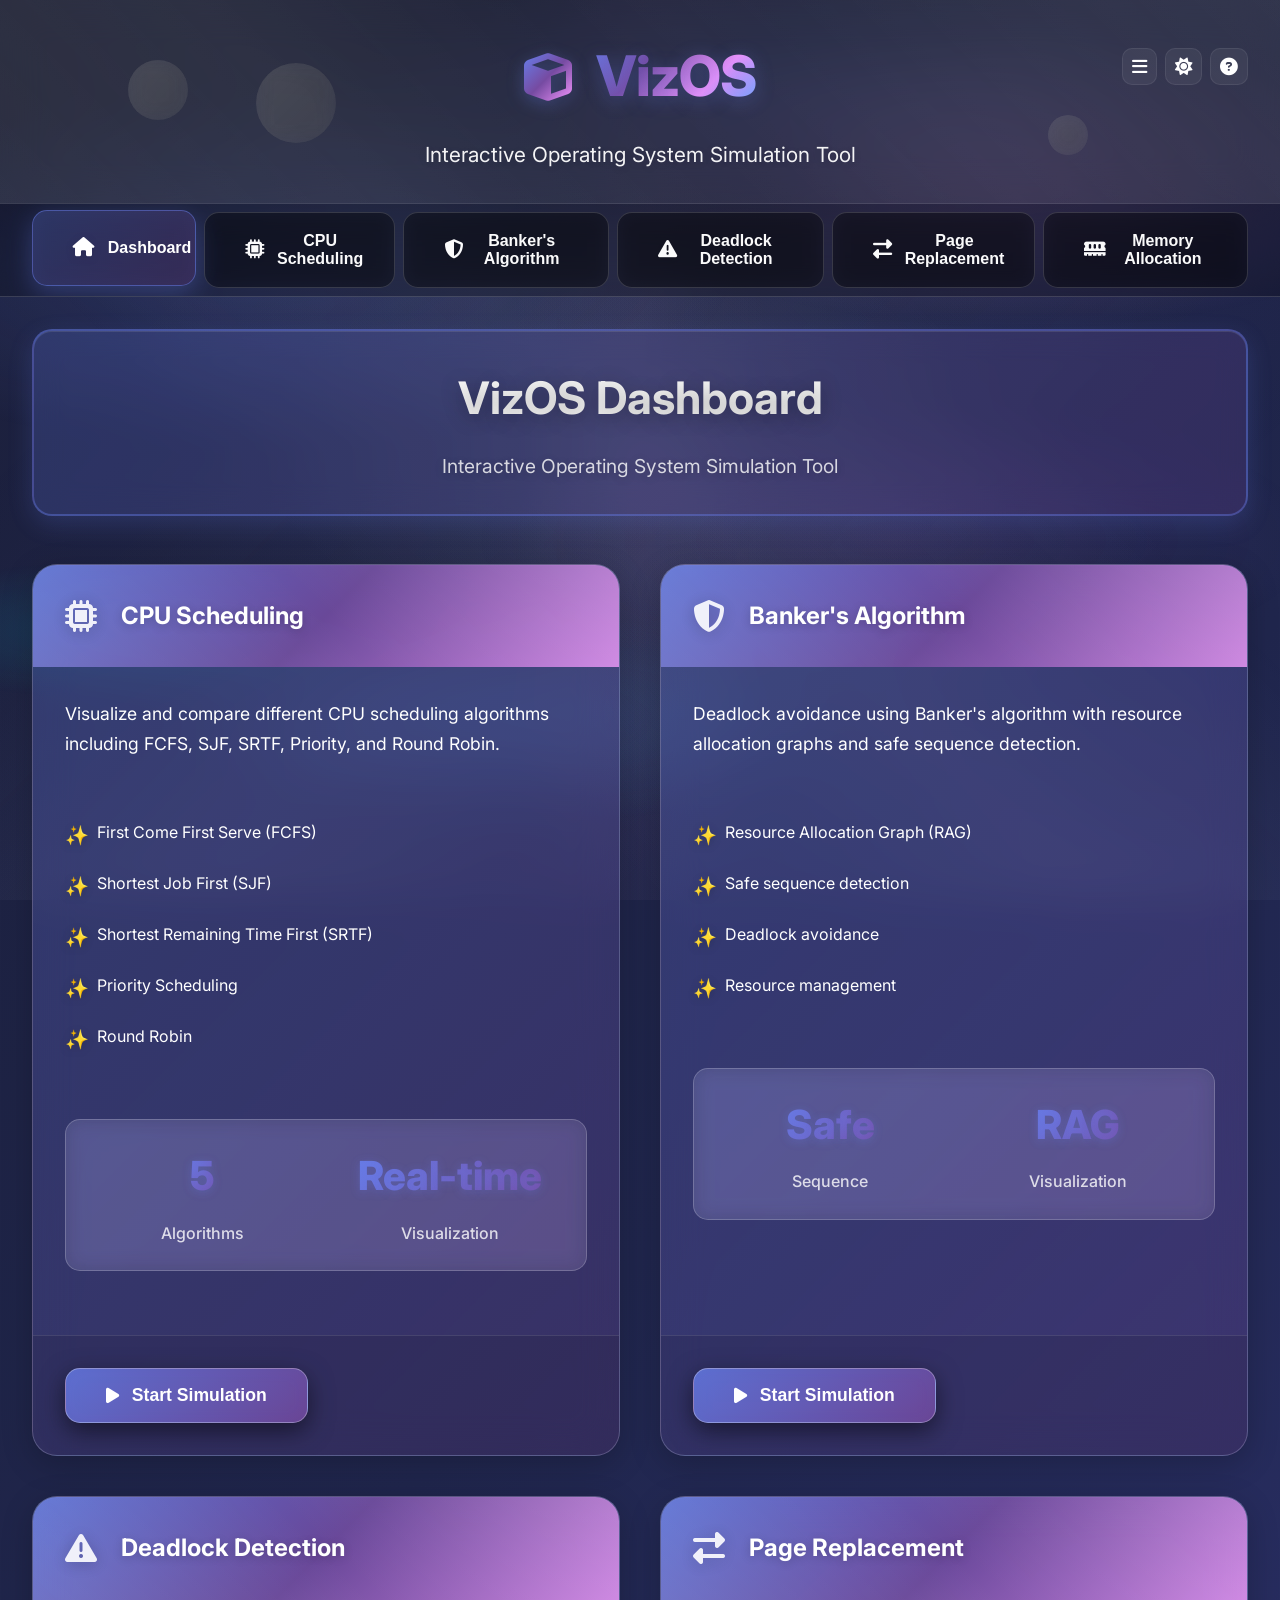
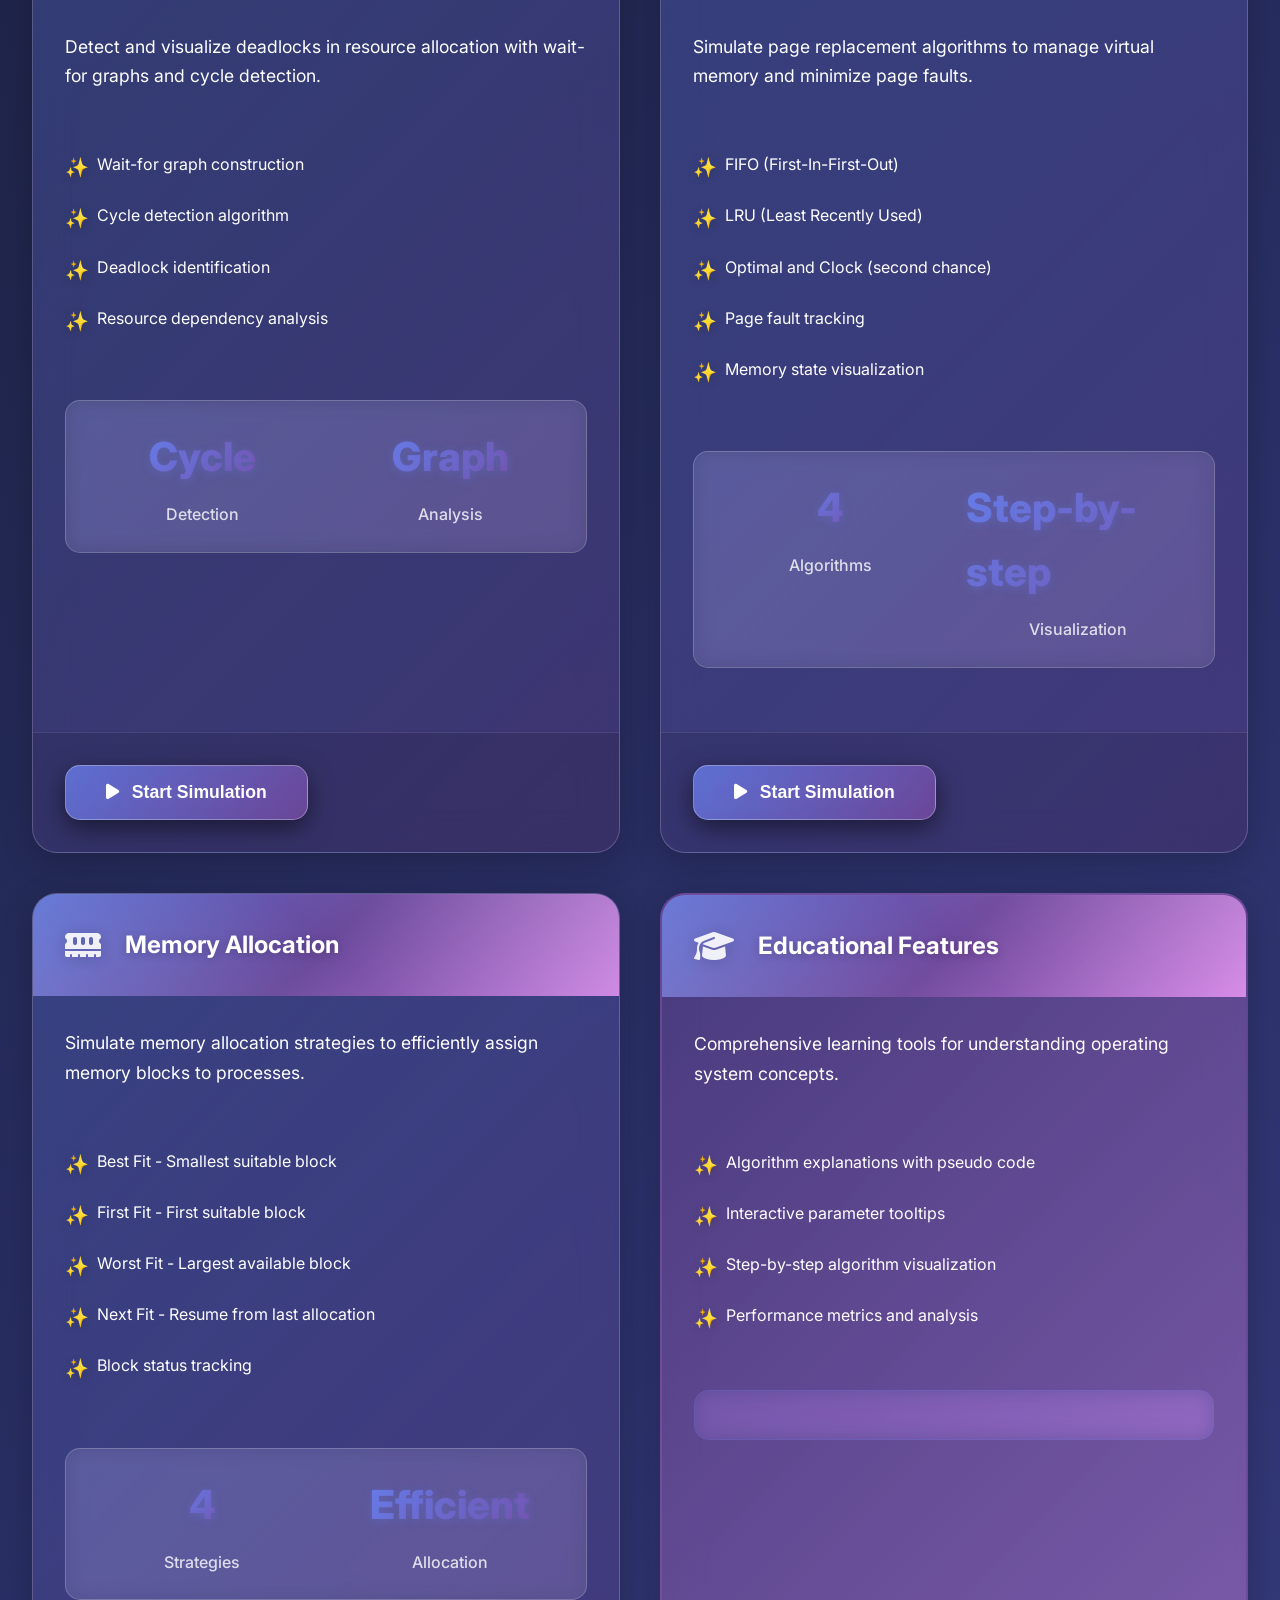
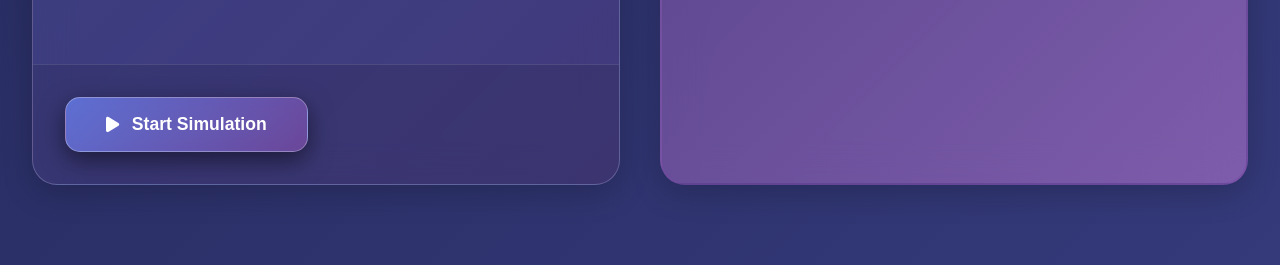
==== commit d51078a4: "Upgrade backend, algorithms, tests, tooling and docs Backend - Refactor scheduling into shared valid" ====
--- a/frontend/index.html
+++ b/frontend/index.html
@@ -84,16 +84,17 @@
                             <h3>CPU Scheduling</h3>
                         </div>
                         <div class="card-content">
-                            <p>Visualize and compare different CPU scheduling algorithms including FCFS, SJF, Priority, and Round Robin.</p>
+                            <p>Visualize and compare different CPU scheduling algorithms including FCFS, SJF, SRTF, Priority, and Round Robin.</p>
                             <ul>
                                 <li>First Come First Serve (FCFS)</li>
                                 <li>Shortest Job First (SJF)</li>
+                                <li>Shortest Remaining Time First (SRTF)</li>
                                 <li>Priority Scheduling</li>
                                 <li>Round Robin</li>
                             </ul>
                             <div class="card-metrics">
                                 <div class="metric">
-                                    <span class="metric-value">4</span>
+                                    <span class="metric-value">5</span>
                                     <span class="metric-label">Algorithms</span>
                                 </div>
                                 <div class="metric">
@@ -184,12 +185,13 @@
                             <ul>
                                 <li>FIFO (First-In-First-Out)</li>
                                 <li>LRU (Least Recently Used)</li>
+                                <li>Optimal and Clock (second chance)</li>
                                 <li>Page fault tracking</li>
                                 <li>Memory state visualization</li>
                             </ul>
                             <div class="card-metrics">
                                 <div class="metric">
-                                    <span class="metric-value">2</span>
+                                    <span class="metric-value">4</span>
                                     <span class="metric-label">Algorithms</span>
                                 </div>
                                 <div class="metric">
@@ -217,11 +219,12 @@
                                 <li>Best Fit - Smallest suitable block</li>
                                 <li>First Fit - First suitable block</li>
                                 <li>Worst Fit - Largest available block</li>
+                                <li>Next Fit - Resume from last allocation</li>
                                 <li>Block status tracking</li>
                             </ul>
                             <div class="card-metrics">
                                 <div class="metric">
-                                    <span class="metric-value">3</span>
+                                    <span class="metric-value">4</span>
                                     <span class="metric-label">Strategies</span>
                                 </div>
                                 <div class="metric">
@@ -271,6 +274,7 @@
                     <select id="algorithm-select">
                         <option value="fcfs">First Come First Serve (FCFS)</option>
                         <option value="sjf">Shortest Job First (SJF)</option>
+                        <option value="srtf">Shortest Remaining Time First (SRTF)</option>
                         <option value="priority">Priority Scheduling</option>
                         <option value="roundrobin">Round Robin</option>
                     </select>
@@ -459,7 +463,7 @@
             <div class="tab-content" id="page-replacement">
                 <div class="content-header">
                     <h2>Page Replacement Algorithms</h2>
-                    <p>Simulate FIFO and LRU page replacement algorithms</p>
+                    <p>Simulate FIFO, LRU, Optimal and Clock page replacement algorithms</p>
                 </div>
 
                 <div class="input-section">
@@ -468,6 +472,8 @@
                         <select id="page-replacement-algorithm">
                             <option value="fifo">FIFO (First-In-First-Out)</option>
                             <option value="lru">LRU (Least Recently Used)</option>
+                            <option value="optimal">Optimal (Belady)</option>
+                            <option value="clock">Clock (Second Chance)</option>
                         </select>
                     </div>
                     <div class="input-group">
@@ -506,7 +512,7 @@
             <div class="tab-content" id="memory-allocation">
                 <div class="content-header">
                     <h2>Memory Allocation Algorithms</h2>
-                    <p>Simulate Best Fit, First Fit, and Worst Fit memory allocation strategies</p>
+                    <p>Simulate Best Fit, First Fit, Worst Fit and Next Fit memory allocation strategies</p>
                 </div>
 
                 <div class="input-section">
@@ -516,6 +522,7 @@
                             <option value="best">Best Fit</option>
                             <option value="first">First Fit</option>
                             <option value="worst">Worst Fit</option>
+                            <option value="next">Next Fit</option>
                         </select>
                     </div>
                     <div class="input-group">
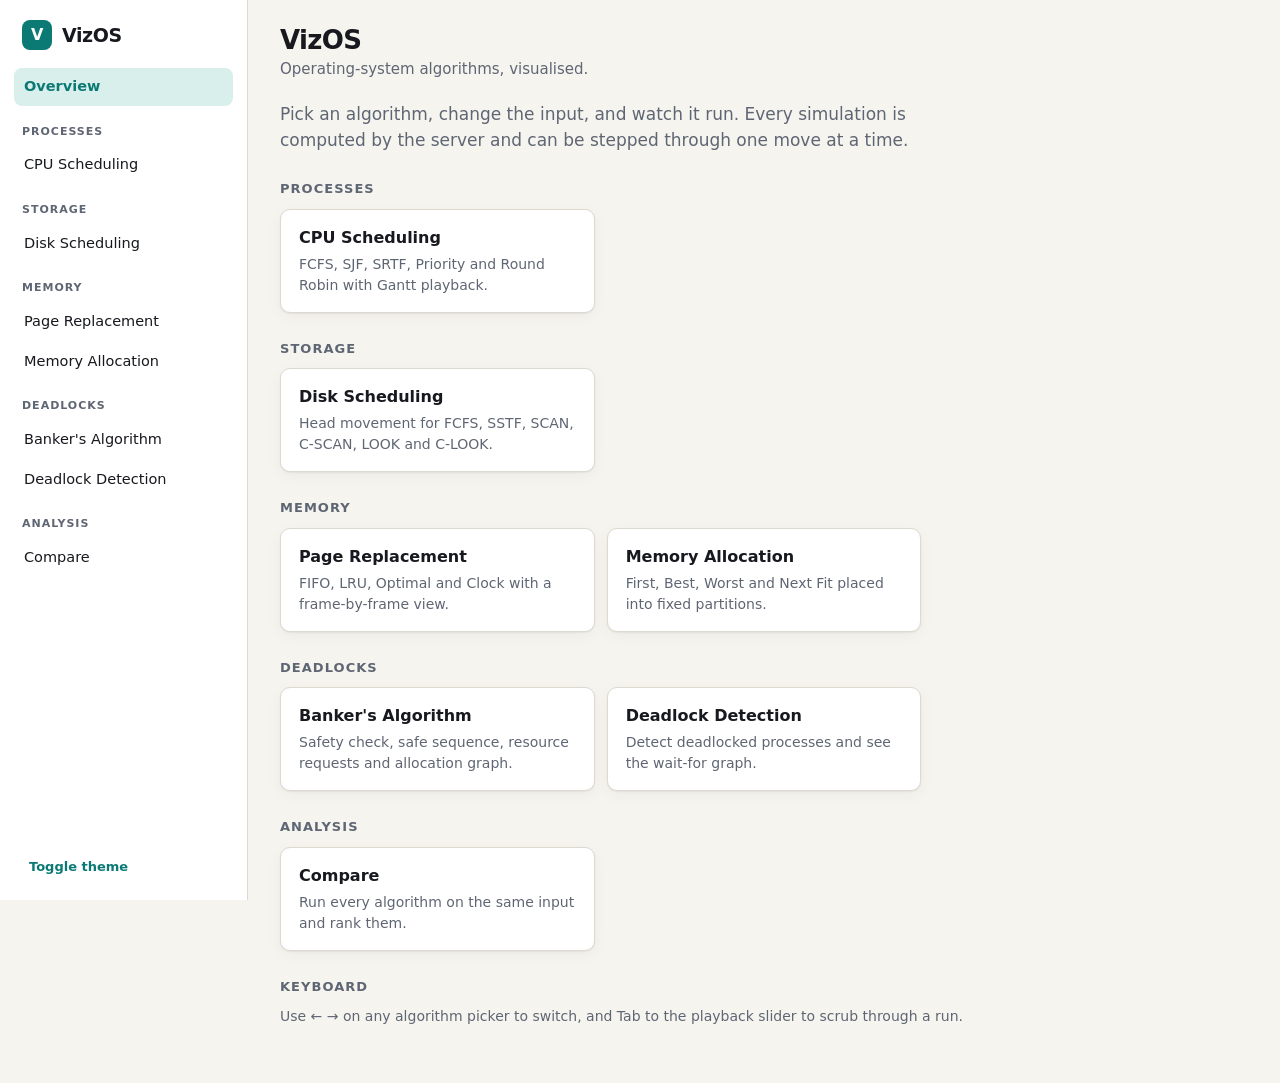
==== commit c6fdd38a: "Rebuild frontend as modular ES-module app with new visualizations New sidebar layout with light/dark" ====
--- a/frontend/index.html
+++ b/frontend/index.html
@@ -2,582 +2,33 @@
 <html lang="en">
 <head>
     <meta charset="UTF-8">
-    <meta name="viewport" content="width=device-width, initial-scale=1.0">
-    <title>VizOS - Interactive OS Simulation Tool</title>
-    <link rel="stylesheet" href="styles.css">
-    <link href="https://fonts.googleapis.com/css2?family=Inter:wght@300;400;500;600;700;800;900&display=swap" rel="stylesheet">
-    <link href="https://cdnjs.cloudflare.com/ajax/libs/font-awesome/6.4.0/css/all.min.css" rel="stylesheet">
-    <meta name="description" content="Interactive Operating System Simulation Tool with liquid glass design">
-    <meta name="theme-color" content="#667eea">
+    <meta name="viewport" content="width=device-width, initial-scale=1">
+    <title>VizOS</title>
+    <meta name="description" content="Interactive visualizer for operating-system algorithms: CPU and disk scheduling, paging, memory allocation and deadlocks.">
+    <meta name="color-scheme" content="light dark">
+    <link rel="icon" href="data:image/svg+xml,%3Csvg xmlns='http://www.w3.org/2000/svg' viewBox='0 0 32 32'%3E%3Crect width='32' height='32' rx='7' fill='%230b7a75'/%3E%3Cpath d='M8 9l8 15 8-15' fill='none' stroke='white' stroke-width='3.2' stroke-linecap='round' stroke-linejoin='round'/%3E%3C/svg%3E">
+    <link rel="stylesheet" href="css/app.css">
 </head>
 <body>
-    <div class="app-container">
-        <!-- Header -->
-        <header class="header">
-            <div class="header-content">
-                <div class="logo">
-                    <i class="fas fa-cube"></i>
-                    <h1>VizOS</h1>
-                </div>
-                <p class="subtitle">Interactive Operating System Simulation Tool</p>
-                <div class="header-toolbar">
-                    <button id="nav-toggle" class="icon-btn" title="Toggle navigation">
-                        <i class="fas fa-bars"></i>
-                    </button>
-                    <button id="theme-toggle" class="icon-btn" title="Toggle theme (T)">
-                        <i class="fas fa-sun"></i>
-                    </button>
-                    <button id="help-btn" class="icon-btn" title="Show tips">
-                        <i class="fas fa-question-circle"></i>
-                    </button>
-                </div>
-                <div class="header-decoration">
-                    <div class="floating-element element-1"></div>
-                    <div class="floating-element element-2"></div>
-                    <div class="floating-element element-3"></div>
-                </div>
+    <a class="skip" href="#view">Skip to content</a>
+    <aside class="sidebar">
+        <a class="brand" href="#/"><span class="brand-mark" aria-hidden="true">V</span><span>VizOS</span></a>
+        <nav id="nav" aria-label="Algorithms"></nav>
+        <div class="sidebar-foot">
+            <button id="theme-toggle" class="btn btn-ghost btn-sm" type="button">Toggle theme</button>
+        </div>
+    </aside>
+    <div class="main">
+        <header class="topbar">
+            <button id="nav-toggle" class="icon-btn menu-btn" type="button" aria-label="Menu">☰</button>
+            <div>
+                <h1 id="view-title">VizOS</h1>
+                <p id="view-blurb"></p>
             </div>
-
         </header>
-
-        <!-- Navigation Tabs -->
-        <nav class="nav-tabs">
-            <button class="tab-btn active" data-tab="dashboard">
-                <i class="fas fa-home"></i>
-                Dashboard
-            </button>
-            <button class="tab-btn" data-tab="cpu-scheduling">
-                <i class="fas fa-microchip"></i>
-                CPU Scheduling
-            </button>
-            <button class="tab-btn" data-tab="bankers">
-                <i class="fas fa-shield-alt"></i>
-                Banker's Algorithm
-            </button>
-            <button class="tab-btn" data-tab="deadlock">
-                <i class="fas fa-exclamation-triangle"></i>
-                Deadlock Detection
-            </button>
-            <button class="tab-btn" data-tab="page-replacement">
-                <i class="fas fa-exchange-alt"></i>
-                Page Replacement
-            </button>
-            <button class="tab-btn" data-tab="memory-allocation">
-                <i class="fas fa-memory"></i>
-                Memory Allocation
-            </button>
-        </nav>
-
-        <!-- Main Content -->
-        <main class="main-content">
-            <!-- Dashboard Tab -->
-            <div class="tab-content active" id="dashboard">
-                <div class="content-header">
-                    <h2>VizOS Dashboard</h2>
-                    <p>Interactive Operating System Simulation Tool</p>
-                </div>
-                
-                <div class="dashboard-grid">
-                    <div class="info-card">
-                        <div class="card-header">
-                            <i class="fas fa-microchip"></i>
-                            <h3>CPU Scheduling</h3>
-                        </div>
-                        <div class="card-content">
-                            <p>Visualize and compare different CPU scheduling algorithms including FCFS, SJF, SRTF, Priority, and Round Robin.</p>
-                            <ul>
-                                <li>First Come First Serve (FCFS)</li>
-                                <li>Shortest Job First (SJF)</li>
-                                <li>Shortest Remaining Time First (SRTF)</li>
-                                <li>Priority Scheduling</li>
-                                <li>Round Robin</li>
-                            </ul>
-                            <div class="card-metrics">
-                                <div class="metric">
-                                    <span class="metric-value">5</span>
-                                    <span class="metric-label">Algorithms</span>
-                                </div>
-                                <div class="metric">
-                                    <span class="metric-value">Real-time</span>
-                                    <span class="metric-label">Visualization</span>
-                                </div>
-                            </div>
-                        </div>
-                        <div class="card-footer">
-                            <button class="btn-primary" onclick="switchToTab('cpu-scheduling')">
-                                <i class="fas fa-play"></i>
-                                Start Simulation
-                            </button>
-                        </div>
-                    </div>
-
-                    <div class="info-card">
-                        <div class="card-header">
-                            <i class="fas fa-shield-alt"></i>
-                            <h3>Banker's Algorithm</h3>
-                        </div>
-                        <div class="card-content">
-                            <p>Deadlock avoidance using Banker's algorithm with resource allocation graphs and safe sequence detection.</p>
-                            <ul>
-                                <li>Resource Allocation Graph (RAG)</li>
-                                <li>Safe sequence detection</li>
-                                <li>Deadlock avoidance</li>
-                                <li>Resource management</li>
-                            </ul>
-                            <div class="card-metrics">
-                                <div class="metric">
-                                    <span class="metric-value">Safe</span>
-                                    <span class="metric-label">Sequence</span>
-                                </div>
-                                <div class="metric">
-                                    <span class="metric-value">RAG</span>
-                                    <span class="metric-label">Visualization</span>
-                                </div>
-                            </div>
-                        </div>
-                        <div class="card-footer">
-                            <button class="btn-primary" onclick="switchToTab('bankers')">
-                                <i class="fas fa-play"></i>
-                                Start Simulation
-                            </button>
-                        </div>
-                    </div>
-
-                    <div class="info-card">
-                        <div class="card-header">
-                            <i class="fas fa-exclamation-triangle"></i>
-                            <h3>Deadlock Detection</h3>
-                        </div>
-                        <div class="card-content">
-                            <p>Detect and visualize deadlocks in resource allocation with wait-for graphs and cycle detection.</p>
-                            <ul>
-                                <li>Wait-for graph construction</li>
-                                <li>Cycle detection algorithm</li>
-                                <li>Deadlock identification</li>
-                                <li>Resource dependency analysis</li>
-                            </ul>
-                            <div class="card-metrics">
-                                <div class="metric">
-                                    <span class="metric-value">Cycle</span>
-                                    <span class="metric-label">Detection</span>
-                                </div>
-                                <div class="metric">
-                                    <span class="metric-value">Graph</span>
-                                    <span class="metric-label">Analysis</span>
-                                </div>
-                            </div>
-                        </div>
-                        <div class="card-footer">
-                            <button class="btn-primary" onclick="switchToTab('deadlock')">
-                                <i class="fas fa-play"></i>
-                                Start Simulation
-                            </button>
-                        </div>
-                    </div>
-
-                    <div class="info-card">
-                        <div class="card-header">
-                            <i class="fas fa-exchange-alt"></i>
-                            <h3>Page Replacement</h3>
-                        </div>
-                        <div class="card-content">
-                            <p>Simulate page replacement algorithms to manage virtual memory and minimize page faults.</p>
-                            <ul>
-                                <li>FIFO (First-In-First-Out)</li>
-                                <li>LRU (Least Recently Used)</li>
-                                <li>Optimal and Clock (second chance)</li>
-                                <li>Page fault tracking</li>
-                                <li>Memory state visualization</li>
-                            </ul>
-                            <div class="card-metrics">
-                                <div class="metric">
-                                    <span class="metric-value">4</span>
-                                    <span class="metric-label">Algorithms</span>
-                                </div>
-                                <div class="metric">
-                                    <span class="metric-value">Step-by-step</span>
-                                    <span class="metric-label">Visualization</span>
-                                </div>
-                            </div>
-                        </div>
-                        <div class="card-footer">
-                            <button class="btn-primary" onclick="switchToTab('page-replacement')">
-                                <i class="fas fa-play"></i>
-                                Start Simulation
-                            </button>
-                        </div>
-                    </div>
-
-                    <div class="info-card">
-                        <div class="card-header">
-                            <i class="fas fa-memory"></i>
-                            <h3>Memory Allocation</h3>
-                        </div>
-                        <div class="card-content">
-                            <p>Simulate memory allocation strategies to efficiently assign memory blocks to processes.</p>
-                            <ul>
-                                <li>Best Fit - Smallest suitable block</li>
-                                <li>First Fit - First suitable block</li>
-                                <li>Worst Fit - Largest available block</li>
-                                <li>Next Fit - Resume from last allocation</li>
-                                <li>Block status tracking</li>
-                            </ul>
-                            <div class="card-metrics">
-                                <div class="metric">
-                                    <span class="metric-value">4</span>
-                                    <span class="metric-label">Strategies</span>
-                                </div>
-                                <div class="metric">
-                                    <span class="metric-value">Efficient</span>
-                                    <span class="metric-label">Allocation</span>
-                                </div>
-                            </div>
-                        </div>
-                        <div class="card-footer">
-                            <button class="btn-primary" onclick="switchToTab('memory-allocation')">
-                                <i class="fas fa-play"></i>
-                                Start Simulation
-                            </button>
-                        </div>
-                    </div>
-
-                    <div class="info-card theory-card">
-                        <div class="card-header">
-                            <i class="fas fa-graduation-cap"></i>
-                            <h3>Educational Features</h3>
-                        </div>
-                        <div class="card-content">
-                            <p>Comprehensive learning tools for understanding operating system concepts.</p>
-                            <ul>
-                                <li>Algorithm explanations with pseudo code</li>
-                                <li>Interactive parameter tooltips</li>
-                                <li>Step-by-step algorithm visualization</li>
-                                <li>Performance metrics and analysis</li>
-                            </ul>
-                            <div class="theory-snippets">
-                            </div>
-                        </div>
-                    </div>
-                </div>
-
-            </div>
-
-            <!-- CPU Scheduling Tab -->
-            <div class="tab-content" id="cpu-scheduling">
-                <div class="content-header">
-                    <h2>CPU Scheduling Algorithms</h2>
-                    <p>Visualize and compare different CPU scheduling algorithms</p>
-                </div>
-                
-                <div class="algorithm-selector">
-                    <label for="algorithm-select">Select Algorithm:</label>
-                    <select id="algorithm-select">
-                        <option value="fcfs">First Come First Serve (FCFS)</option>
-                        <option value="sjf">Shortest Job First (SJF)</option>
-                        <option value="srtf">Shortest Remaining Time First (SRTF)</option>
-                        <option value="priority">Priority Scheduling</option>
-                        <option value="roundrobin">Round Robin</option>
-                    </select>
-                </div>
-
-                <div class="input-section">
-                    <div class="process-input-container">
-                        <div class="input-header">
-                            <h3>Process Configuration</h3>
-                            <button type="button" class="btn-secondary" id="add-process-btn">
-                                <i class="fas fa-plus"></i>
-                                Add Process
-                            </button>
-                        </div>
-                        <div id="processes-container">
-                            <!-- Process inputs will be dynamically added here -->
-                        </div>
-                    </div>
-                    <div class="input-group" id="quantum-group" style="display: none;">
-                        <label for="quantum-input">Time Quantum:</label>
-                        <input type="number" id="quantum-input" value="2" min="1">
-                    </div>
-                    <button class="btn-primary" id="simulate-btn">
-                        <i class="fas fa-play"></i>
-                        Simulate
-                    </button>
-                </div>
-
-                <div class="results-section">
-                    <div class="gantt-chart-container">
-                        <h3>Gantt Chart</h3>
-                        <canvas id="gantt-chart" width="800" height="200"></canvas>
-                    </div>
-                    
-                    <div class="metrics-container">
-                        <h3>Performance Metrics</h3>
-                        <div class="metrics-grid">
-                            <div class="metric-card">
-                                <div class="metric-value" id="avg-waiting-time">-</div>
-                                <div class="metric-label">Average Waiting Time</div>
-                            </div>
-                            <div class="metric-card">
-                                <div class="metric-value" id="avg-turnaround-time">-</div>
-                                <div class="metric-label">Average Turnaround Time</div>
-                            </div>
-                            <div class="metric-card">
-                                <div class="metric-value" id="avg-response-time">-</div>
-                                <div class="metric-label">Average Response Time</div>
-                            </div>
-                            <div class="metric-card">
-                                <div class="metric-value" id="cpu-utilization">-</div>
-                                <div class="metric-label">CPU Utilization</div>
-                            </div>
-                        </div>
-                    </div>
-                </div>
-            </div>
-
-            <!-- Banker's Algorithm Tab -->
-            <div class="tab-content" id="bankers">
-                <div class="content-header">
-                    <h2>Banker's Algorithm</h2>
-                    <p>Deadlock avoidance using Banker's algorithm</p>
-                </div>
-
-                <div class="input-section">
-                    <div class="input-group">
-                        <label for="bankers-processes">Number of Processes:</label>
-                        <input type="number" id="bankers-processes" value="3" min="1" max="10">
-                    </div>
-                    <div class="input-group">
-                        <label for="bankers-resources">Number of Resources:</label>
-                        <input type="number" id="bankers-resources" value="3" min="1" max="10">
-                    </div>
-                    <div class="input-header" style="margin-top: 1rem;">
-                        <h3>Advanced Input</h3>
-                        <button class="btn-secondary" id="bankers-toggle-advanced">
-                            <i class="fas fa-sliders-h"></i>
-                            Edit Matrices
-                        </button>
-                    </div>
-                    <div id="bankers-advanced" class="matrix-editor" style="display:none;">
-                        <div class="matrix-grid">
-                            <div class="matrix-card">
-                                <h4>Allocation</h4>
-                                <div id="bankers-allocation"></div>
-                            </div>
-                            <div class="matrix-card">
-                                <h4>Max</h4>
-                                <div id="bankers-max"></div>
-                            </div>
-                            <div class="matrix-card">
-                                <h4>Available</h4>
-                                <div id="bankers-available"></div>
-                            </div>
-                        </div>
-                    </div>
-                    <button class="btn-primary" id="bankers-simulate-btn">
-                        <i class="fas fa-play"></i>
-                        Simulate Banker's Algorithm
-                    </button>
-                </div>
-
-                <div class="results-section">
-                    <div class="rag-visualization">
-                        <h3>Resource Allocation Graph (RAG)</h3>
-                        <svg id="rag-chart" width="600" height="400"></svg>
-                    </div>
-                    
-                    <div class="safe-sequence">
-                        <h3>Safe Sequence</h3>
-                        <div id="safe-sequence-result">Click simulate to find safe sequence</div>
-                    </div>
-                    <div class="results-section" id="bankers-details" style="margin-top:1rem; display:none;">
-                        <h3>Details</h3>
-                        <div id="bankers-matrices"></div>
-                        <div id="bankers-steps" class="steps-list"></div>
-                    </div>
-                </div>
-            </div>
-
-            <!-- Deadlock Detection Tab -->
-            <div class="tab-content" id="deadlock">
-                <div class="content-header">
-                    <h2>Deadlock Detection</h2>
-                    <p>Detect and visualize deadlocks in resource allocation</p>
-                </div>
-
-                <div class="input-section">
-                    <div class="input-group">
-                        <label for="deadlock-processes">Number of Processes:</label>
-                        <input type="number" id="deadlock-processes" value="4" min="1" max="10">
-                    </div>
-                    <div class="input-group">
-                        <label for="deadlock-resources">Number of Resources:</label>
-                        <input type="number" id="deadlock-resources" value="3" min="1" max="10">
-                    </div>
-                    <div class="input-header" style="margin-top: 1rem;">
-                        <h3>Advanced Input</h3>
-                        <button class="btn-secondary" id="deadlock-toggle-advanced">
-                            <i class="fas fa-sliders-h"></i>
-                            Edit Matrices
-                        </button>
-                    </div>
-                    <div id="deadlock-advanced" class="matrix-editor" style="display:none;">
-                        <div class="matrix-grid">
-                            <div class="matrix-card">
-                                <h4>Allocation</h4>
-                                <div id="deadlock-allocation"></div>
-                            </div>
-                            <div class="matrix-card">
-                                <h4>Request</h4>
-                                <div id="deadlock-request"></div>
-                            </div>
-                            <div class="matrix-card">
-                                <h4>Available</h4>
-                                <div id="deadlock-available"></div>
-                            </div>
-                        </div>
-                    </div>
-                    <button class="btn-primary" id="deadlock-simulate-btn">
-                        <i class="fas fa-search"></i>
-                        Detect Deadlock
-                    </button>
-                </div>
-
-                <div class="results-section">
-                    <div class="deadlock-visualization">
-                        <h3>Deadlock Detection Result</h3>
-                        <div id="deadlock-result">Click detect to analyze for deadlocks</div>
-                    </div>
-                    
-                    <div class="wait-for-graph">
-                        <h3>Wait-for Graph</h3>
-                        <svg id="wait-for-chart" width="600" height="400"></svg>
-                    </div>
-                    <div class="results-section" id="deadlock-details" style="margin-top:1rem; display:none;">
-                        <h3>Details</h3>
-                        <div id="deadlock-matrices"></div>
-                        <div id="deadlock-steps" class="steps-list"></div>
-                    </div>
-                </div>
-            </div>
-
-            <!-- Page Replacement Tab -->
-            <div class="tab-content" id="page-replacement">
-                <div class="content-header">
-                    <h2>Page Replacement Algorithms</h2>
-                    <p>Simulate FIFO, LRU, Optimal and Clock page replacement algorithms</p>
-                </div>
-
-                <div class="input-section">
-                    <div class="input-group">
-                        <label for="page-replacement-algorithm">Algorithm:</label>
-                        <select id="page-replacement-algorithm">
-                            <option value="fifo">FIFO (First-In-First-Out)</option>
-                            <option value="lru">LRU (Least Recently Used)</option>
-                            <option value="optimal">Optimal (Belady)</option>
-                            <option value="clock">Clock (Second Chance)</option>
-                        </select>
-                    </div>
-                    <div class="input-group">
-                        <label for="page-replacement-frames">Number of Frames:</label>
-                        <input type="number" id="page-replacement-frames" value="3" min="1" max="10">
-                    </div>
-                    <div class="input-group">
-                        <label for="page-requests-input">Page Requests (space-separated):</label>
-                        <input type="text" id="page-requests-input" placeholder="2 3 2 1 5 2 4 5 3 2 5 2" value="2 3 2 1 5 2 4 5 3 2 5 2">
-                        <small style="display: block; margin-top: 0.5rem; color: #666;">Enter space-separated page numbers</small>
-                    </div>
-                    <button class="btn-primary" id="page-replacement-simulate-btn">
-                        <i class="fas fa-play"></i>
-                        Simulate Page Replacement
-                    </button>
-                </div>
-
-                <div class="results-section">
-                    <div class="page-faults-summary">
-                        <h3>Page Faults Summary</h3>
-                        <div class="metric-card" style="margin: 1rem 0;">
-                            <div class="metric-value" id="total-page-faults">-</div>
-                            <div class="metric-label">Total Page Faults</div>
-                        </div>
-                    </div>
-
-                    <div class="page-replacement-visualization-wrapper" style="position: relative; margin-top: 20px;">
-                        <div id="page-replacement-visualization-container" style="background-color: #1a1d24; padding: 15px; border-radius: 8px; display: flex; gap: 0;">
-                            <!-- Content will be generated by JavaScript -->
-                        </div>
-                    </div>
-                </div>
-            </div>
-
-            <!-- Memory Allocation Tab -->
-            <div class="tab-content" id="memory-allocation">
-                <div class="content-header">
-                    <h2>Memory Allocation Algorithms</h2>
-                    <p>Simulate Best Fit, First Fit, Worst Fit and Next Fit memory allocation strategies</p>
-                </div>
-
-                <div class="input-section">
-                    <div class="input-group">
-                        <label for="memory-allocation-algorithm">Algorithm:</label>
-                        <select id="memory-allocation-algorithm">
-                            <option value="best">Best Fit</option>
-                            <option value="first">First Fit</option>
-                            <option value="worst">Worst Fit</option>
-                            <option value="next">Next Fit</option>
-                        </select>
-                    </div>
-                    <div class="input-group">
-                        <label for="memory-blocks-input">Memory Blocks (space-separated):</label>
-                        <input type="text" id="memory-blocks-input" placeholder="100 500 200 300 600" value="100 500 200 300 600">
-                        <small style="display: block; margin-top: 0.5rem; color: #666;">Enter space-separated block sizes</small>
-                    </div>
-                    <div class="input-group">
-                        <label for="process-memory-input">Process Memory Requirements (space-separated):</label>
-                        <input type="text" id="process-memory-input" placeholder="212 417 112 426" value="212 417 112 426">
-                        <small style="display: block; margin-top: 0.5rem; color: #666;">Enter space-separated memory requirements</small>
-                    </div>
-                    <button class="btn-primary" id="memory-allocation-simulate-btn">
-                        <i class="fas fa-play"></i>
-                        Simulate Memory Allocation
-                    </button>
-                </div>
-
-                <div class="results-section">
-                    <div class="allocation-results">
-                        <h3>Allocation Results</h3>
-                        <div id="allocation-results-container"></div>
-                    </div>
-
-                    <div class="allocation-steps">
-                        <h3>Step-by-Step Allocation</h3>
-                        <div id="allocation-steps-container"></div>
-                    </div>
-
-                    <div class="block-status">
-                        <h3>Final Block Status</h3>
-                        <div id="block-status-container"></div>
-                    </div>
-                </div>
-            </div>
-        </main>
-
-        <!-- Loading Overlay -->
-        <div class="loading-overlay" id="loading-overlay">
-            <div class="loading-spinner">
-                <i class="fas fa-spinner fa-spin"></i>
-                <p>Processing...</p>
-            </div>
-        </div>
+        <main id="view" tabindex="-1"></main>
     </div>
-
-    <!-- Scripts -->
-    <script src="js/fcfs.js"></script>
-    <script src="js/sjf.js"></script>
-    <script src="js/priority.js"></script>
-    <script src="js/roundrobin.js"></script>
-    <script src="js/bankers.js"></script>
-    <script src="js/deadlock.js"></script>
-    <script src="js/page_replacement.js"></script>
-    <script src="js/memory_allocation.js"></script>
-    <script src="js/main.js"></script>
+    <noscript><p style="padding:2rem">VizOS needs JavaScript to run.</p></noscript>
+    <script type="module" src="js/main.js"></script>
 </body>
 </html>
--- a/frontend/css/app.css
+++ b/frontend/css/app.css
@@ -0,0 +1,259 @@
+/* VizOS — theme tokens */
+:root {
+    --bg: #f5f4ef;
+    --panel: #ffffff;
+    --panel-2: #eeece5;
+    --ink: #17191e;
+    --muted: #5f6673;
+    --line: #dcd9cf;
+    --accent: #0b7a75;
+    --accent-ink: #ffffff;
+    --accent-soft: #d9efec;
+    --good: #17784a;
+    --good-soft: #dcf1e4;
+    --bad: #c0352f;
+    --bad-soft: #f8e0de;
+    --warn: #9a5b00;
+    --proc-l: 44%;
+    --proc-text: #ffffff;
+    --shadow: 0 1px 2px rgb(20 20 30 / 6%), 0 4px 16px rgb(20 20 30 / 4%);
+    --font: ui-sans-serif, system-ui, -apple-system, "Segoe UI", Roboto, sans-serif;
+    --mono: ui-monospace, "SF Mono", Menlo, Consolas, monospace;
+    --radius: 10px;
+    color-scheme: light;
+}
+@media (prefers-color-scheme: dark) {
+    :root:not([data-theme="light"]) {
+        --bg: #0e1115; --panel: #161a20; --panel-2: #1e232b; --ink: #e8eaee; --muted: #98a1ae;
+        --line: #2a303a; --accent: #49d3c3; --accent-ink: #06211f; --accent-soft: #123330;
+        --good: #5fd497; --good-soft: #14301f; --bad: #ff8079; --bad-soft: #3a1917; --warn: #f0b45c;
+        --proc-l: 62%; --proc-text: #0d1013; --shadow: 0 1px 2px rgb(0 0 0 / 40%); color-scheme: dark;
+    }
+}
+:root[data-theme="dark"] {
+    --bg: #0e1115; --panel: #161a20; --panel-2: #1e232b; --ink: #e8eaee; --muted: #98a1ae;
+    --line: #2a303a; --accent: #49d3c3; --accent-ink: #06211f; --accent-soft: #123330;
+    --good: #5fd497; --good-soft: #14301f; --bad: #ff8079; --bad-soft: #3a1917; --warn: #f0b45c;
+    --proc-l: 62%; --proc-text: #0d1013; --shadow: 0 1px 2px rgb(0 0 0 / 40%); color-scheme: dark;
+}
+
+* { box-sizing: border-box; }
+html { -webkit-text-size-adjust: 100%; }
+body {
+    margin: 0; background: var(--bg); color: var(--ink); font: 15px/1.5 var(--font);
+    display: grid; grid-template-columns: 248px minmax(0, 1fr); min-height: 100vh;
+}
+a { color: var(--accent); }
+h1, h2, h3, p { margin: 0; }
+[hidden] { display: none !important; }
+:focus-visible { outline: 2px solid var(--accent); outline-offset: 2px; }
+.skip { position: absolute; left: -999px; }
+.skip:focus { left: 8px; top: 8px; z-index: 50; background: var(--panel); padding: 8px 12px; border-radius: 6px; }
+
+/* Sidebar */
+.sidebar {
+    position: sticky; top: 0; height: 100vh; overflow-y: auto; padding: 20px 14px;
+    border-right: 1px solid var(--line); background: var(--panel); display: flex; flex-direction: column; gap: 18px;
+}
+.brand { display: flex; align-items: center; gap: 10px; font-weight: 700; font-size: 19px; letter-spacing: -0.02em; color: var(--ink); text-decoration: none; padding: 0 8px; }
+.brand-mark { display: grid; place-items: center; width: 30px; height: 30px; border-radius: 8px; background: var(--accent); color: var(--accent-ink); font-size: 16px; }
+#nav { display: flex; flex-direction: column; gap: 2px; flex: 1; }
+.nav-group { margin: 16px 8px 4px; font-size: 11px; letter-spacing: 0.09em; text-transform: uppercase; color: var(--muted); font-weight: 600; }
+.nav-link { padding: 8px 10px; border-radius: 8px; color: var(--ink); text-decoration: none; font-size: 14.5px; }
+.nav-link:hover { background: var(--panel-2); }
+.nav-link[aria-current="page"] { background: var(--accent-soft); color: var(--accent); font-weight: 600; }
+.sidebar-foot { padding: 0 4px; }
+
+/* Main */
+.main { min-width: 0; }
+.topbar { display: flex; align-items: center; gap: 14px; padding: 26px 32px 14px; }
+.topbar h1 { font-size: 26px; letter-spacing: -0.025em; line-height: 1.15; }
+.topbar p { color: var(--muted); margin-top: 2px; }
+.menu-btn { display: none; }
+#view { padding: 8px 32px 56px; outline: none; }
+.split { display: grid; grid-template-columns: minmax(300px, 380px) minmax(0, 1fr); gap: 20px; align-items: start; }
+.split-wide { grid-template-columns: minmax(340px, 440px) minmax(0, 1fr); }
+.controls, .results, .stack { display: flex; flex-direction: column; gap: 16px; min-width: 0; }
+.controls { position: sticky; top: 16px; max-height: calc(100vh - 32px); overflow-y: auto; padding-right: 2px; }
+
+/* Cards & tiles */
+.card { background: var(--panel); border: 1px solid var(--line); border-radius: var(--radius); box-shadow: var(--shadow); min-width: 0; }
+.card-head { padding: 14px 18px 0; }
+.card-head h3 { font-size: 13px; text-transform: uppercase; letter-spacing: 0.07em; color: var(--muted); font-weight: 600; }
+.card-body { padding: 14px 18px 18px; display: flex; flex-direction: column; gap: 14px; min-width: 0; }
+.tiles { display: grid; grid-template-columns: repeat(auto-fit, minmax(150px, 1fr)); gap: 12px; }
+.tile { background: var(--panel); border: 1px solid var(--line); border-radius: var(--radius); padding: 14px 16px; box-shadow: var(--shadow); }
+.tile-value { font: 600 28px/1.15 var(--mono); letter-spacing: -0.03em; font-variant-numeric: tabular-nums; }
+.tile-label { color: var(--muted); font-size: 13px; margin-top: 4px; }
+.tile-hint { color: var(--muted); font-size: 12px; }
+.tile-good .tile-value { color: var(--good); }
+.tile-bad .tile-value { color: var(--bad); }
+.note { color: var(--muted); font-size: 14px; }
+.note.warn { color: var(--warn); }
+.lede { max-width: 62ch; font-size: 17px; color: var(--muted); margin-bottom: 8px; }
+
+/* Forms */
+.field { display: flex; flex-direction: column; gap: 5px; min-width: 0; }
+.field-label { font-size: 13px; font-weight: 600; }
+.field-hint { font-size: 12px; color: var(--muted); }
+input[type="text"], input[type="number"] {
+    width: 100%; padding: 8px 10px; border: 1px solid var(--line); border-radius: 8px; background: var(--bg);
+    color: var(--ink); font: 14px var(--mono); min-width: 0;
+}
+input:focus-visible { outline-offset: 0; border-color: var(--accent); }
+input[type="range"] { flex: 1; min-width: 80px; accent-color: var(--accent); }
+.grid-2 { display: grid; grid-template-columns: 1fr 1fr; gap: 12px; }
+.btn-row { display: flex; flex-wrap: wrap; gap: 8px; }
+.btn { font: 600 14px var(--font); padding: 8px 14px; border-radius: 8px; border: 1px solid transparent; cursor: pointer; color: var(--ink); background: transparent; }
+.btn-sm { padding: 5px 10px; font-size: 13px; }
+.btn-primary { background: var(--accent); color: var(--accent-ink); }
+.btn-primary:hover { filter: brightness(1.08); }
+.btn-secondary { background: var(--panel-2); border-color: var(--line); }
+.btn-secondary:hover { border-color: var(--muted); }
+.btn-ghost { color: var(--accent); }
+.btn-ghost:hover { background: var(--accent-soft); }
+.icon-btn { border: 1px solid var(--line); background: var(--panel-2); color: var(--ink); width: 32px; height: 32px; border-radius: 8px; cursor: pointer; font-size: 17px; line-height: 1; }
+.icon-btn:hover:not(:disabled) { border-color: var(--bad); color: var(--bad); }
+.icon-btn:disabled { opacity: 0.35; cursor: not-allowed; }
+.segmented { display: flex; flex-wrap: wrap; gap: 4px; padding: 4px; background: var(--panel-2); border-radius: 10px; }
+.segmented button { flex: 1 1 auto; padding: 7px 10px; border: 0; border-radius: 7px; background: transparent; color: var(--muted); font: 600 13px var(--font); cursor: pointer; white-space: nowrap; }
+.segmented button:hover { color: var(--ink); }
+.segmented button[aria-checked="true"] { background: var(--panel); color: var(--accent); box-shadow: var(--shadow); }
+.notice { padding: 10px 14px; border-radius: 8px; background: var(--bad-soft); color: var(--bad); border: 1px solid var(--bad); font-size: 14px; }
+
+/* Process editor */
+.proc-row { display: grid; grid-template-columns: 52px 1fr 1fr 1fr 32px; gap: 8px; align-items: center; margin-bottom: 8px; }
+.proc-head { font-size: 12px; color: var(--muted); font-weight: 600; margin-bottom: 4px; }
+.no-priority .proc-row > :nth-child(4) { opacity: 0.35; }
+
+/* Process colours */
+.proc { --pl: var(--proc-l); --pt: var(--proc-text); }
+.chip { display: inline-block; padding: 1px 8px; margin: 0 3px 0 0; border-radius: 6px; font: 600 12.5px var(--mono); background: hsl(var(--h) 52% var(--pl)); color: var(--pt); }
+
+/* Tables */
+.table-wrap { overflow-x: auto; }
+table.data { width: 100%; border-collapse: collapse; font-variant-numeric: tabular-nums; }
+table.data th { text-align: left; font-size: 12px; color: var(--muted); font-weight: 600; padding: 6px 12px 6px 0; border-bottom: 1px solid var(--line); white-space: nowrap; }
+table.data td { padding: 7px 12px 7px 0; border-bottom: 1px solid var(--line); font-family: var(--mono); font-size: 13.5px; }
+table.data tr:last-child td { border-bottom: 0; }
+table.data tr.best td { background: var(--good-soft); }
+.badge { display: inline-block; margin-left: 8px; padding: 1px 8px; border-radius: 999px; font: 600 11.5px var(--font); text-transform: uppercase; letter-spacing: 0.05em; }
+.badge-good { background: var(--good-soft); color: var(--good); }
+.badge-bad { background: var(--bad-soft); color: var(--bad); }
+.badge-neutral { background: var(--panel-2); color: var(--muted); }
+.verdict { display: flex; align-items: center; flex-wrap: wrap; gap: 6px; padding: 12px 16px; border-radius: var(--radius); border: 1px solid var(--line); background: var(--panel); }
+.verdict .badge { margin-left: 0; }
+.verdict-good { border-color: var(--good); background: var(--good-soft); }
+.verdict-bad { border-color: var(--bad); background: var(--bad-soft); }
+.verdict-lg { font-size: 16px; padding: 16px 18px; }
+.seq { display: inline-flex; align-items: center; flex-wrap: wrap; gap: 4px; }
+.arrow { color: var(--muted); margin: 0 2px; }
+
+/* Charts */
+.chart { display: block; width: 100%; height: auto; min-width: 640px; font-family: var(--mono); }
+.chart-scroll { overflow-x: auto; }
+.chart.graph { min-width: 420px; max-width: 760px; margin: 0 auto; }
+.slice-rect { fill: hsl(var(--h) 52% var(--pl)); }
+.slice.dim { opacity: 0.22; }
+.slice.partial .slice-rect { opacity: 0.8; }
+.slice-label { fill: var(--pt); font: 600 15px var(--mono); pointer-events: none; }
+.idle { fill: none; stroke: var(--line); stroke-dasharray: 4 4; }
+.tick { stroke: var(--muted); }
+.tick-label { fill: var(--muted); font-size: 12px; }
+.playhead { stroke: var(--ink); stroke-width: 2; }
+.bar { fill: var(--muted); opacity: 0.55; }
+.bar-best { fill: var(--accent); opacity: 1; }
+.bar-label { fill: var(--ink); font: 13px var(--font); }
+.bar-value { fill: var(--ink); font: 600 13px var(--mono); }
+.chart .grid { stroke: var(--line); stroke-dasharray: 2 4; }
+.chart .seg { stroke: var(--accent); stroke-width: 2; }
+.chart .seg-jump { stroke: var(--warn); stroke-dasharray: 6 5; }
+.dot { fill: var(--panel); stroke: var(--accent); stroke-width: 2; }
+.dot-head { fill: var(--ink); stroke: var(--ink); }
+.dot-req { fill: var(--accent); }
+.dot-edge { fill: var(--panel); stroke: var(--muted); }
+.dot-now { stroke: var(--ink); stroke-width: 3; }
+.dot-label { fill: var(--ink); font-size: 12px; }
+.edge { fill: none; stroke: var(--ink); stroke-width: 1.6; opacity: 0.75; }
+.edge-dashed { stroke-dasharray: 6 5; stroke: var(--warn); }
+.arrow-head { fill: var(--ink); opacity: 0.8; }
+.edge-label { fill: var(--muted); font-size: 12px; }
+.node { stroke-width: 2; }
+.node-proc { fill: var(--accent-soft); stroke: var(--accent); }
+.node-res { fill: var(--panel-2); stroke: var(--muted); }
+.node-bad { fill: var(--bad-soft); stroke: var(--bad); }
+.node-label { fill: var(--ink); font: 600 14px var(--mono); pointer-events: none; }
+.now { display: flex; flex-wrap: wrap; gap: 6px 20px; font: 13.5px var(--mono); color: var(--muted); min-height: 24px; align-items: center; }
+.now em { color: var(--muted); }
+.player { display: flex; align-items: center; gap: 8px; }
+.player-label { font: 13px var(--mono); color: var(--muted); min-width: 64px; text-align: right; }
+.legend { display: flex; flex-wrap: wrap; gap: 6px 18px; font-size: 13px; color: var(--muted); }
+.lg::before { content: ""; display: inline-block; width: 12px; height: 12px; margin-right: 6px; vertical-align: -1px; border-radius: 3px; background: var(--muted); }
+.lg-head::before { background: var(--ink); border-radius: 50%; }
+.lg-req::before { background: var(--accent); }
+.lg-edge::before { background: var(--panel); border: 2px solid var(--muted); border-radius: 50%; }
+.lg-jump::before, .lg-dash::before { background: none; border-top: 2px dashed var(--warn); border-radius: 0; height: 0; margin-bottom: 3px; }
+.lg-solid::before { background: none; border-top: 2px solid var(--ink); border-radius: 0; height: 0; margin-bottom: 3px; }
+.lg-hit::before { background: var(--good-soft); border: 1px solid var(--good); }
+.lg-fault::before { background: var(--bad-soft); border: 1px solid var(--bad); }
+.mini-gantts { display: flex; flex-direction: column; gap: 6px; }
+.mini-gantt { display: grid; grid-template-columns: 150px minmax(0, 1fr); align-items: center; overflow-x: auto; }
+.mini-gantt .chart { min-width: 480px; }
+.mini-label { font-size: 13px; }
+
+/* Page frames */
+.frames { border-collapse: separate; border-spacing: 3px; font: 600 14px var(--mono); }
+.frames th { padding: 6px 10px; text-align: center; color: var(--muted); font-size: 12px; white-space: nowrap; border-radius: 6px; }
+.frames tbody th { text-align: left; }
+.frames td { min-width: 38px; height: 38px; text-align: center; background: var(--panel-2); border-radius: 6px; position: relative; }
+.frames td.loaded { background: var(--accent); color: var(--accent-ink); }
+.frames th.hit, .frames td.hit { background: var(--good-soft); color: var(--good); }
+.frames th.fault, .frames td.fault { background: var(--bad-soft); color: var(--bad); }
+.frames .future { opacity: 0.4; background: transparent; }
+.frames .hand { position: absolute; left: 2px; top: 0; font-size: 10px; color: var(--warn); }
+.frames .refbit { position: absolute; right: 3px; bottom: 1px; font-size: 10px; opacity: 0.8; }
+.frames .result-row td { background: transparent; height: 28px; }
+
+/* Memory blocks */
+.block-row { display: grid; grid-template-columns: 96px minmax(0, 1fr); align-items: center; gap: 12px; }
+.block-name { font-size: 13px; font-weight: 600; display: flex; flex-direction: column; }
+.block-name small { color: var(--muted); font: 12px var(--mono); font-weight: 400; }
+.block-track { height: 38px; }
+.block-bar { display: flex; height: 100%; border: 1px solid var(--line); border-radius: 6px; overflow: hidden; gap: 1px; background: var(--line); }
+.block-bar .seg { display: grid; place-items: center; min-width: 0; font: 600 12px var(--mono); overflow: hidden; background: hsl(var(--h) 52% var(--pl)); color: var(--pt); }
+.block-bar .seg.free { background: repeating-linear-gradient(45deg, var(--panel-2), var(--panel-2) 6px, var(--panel) 6px, var(--panel) 12px); color: var(--muted); }
+
+/* Matrices */
+.matrix-block { display: flex; flex-direction: column; gap: 6px; }
+.matrix-title { font-size: 13px; font-weight: 600; }
+.matrix { display: grid; grid-template-columns: repeat(var(--cols), minmax(46px, 1fr)); gap: 5px; align-items: center; }
+.matrix input { padding: 6px 4px; text-align: center; }
+.matrix-head { font: 600 11.5px var(--mono); color: var(--muted); text-align: center; }
+.request-out { display: flex; flex-direction: column; gap: 10px; }
+
+/* Home */
+.home-group { margin-top: 26px; }
+.home-group h2 { font-size: 13px; text-transform: uppercase; letter-spacing: 0.08em; color: var(--muted); margin-bottom: 10px; }
+.home-grid { display: grid; grid-template-columns: repeat(auto-fill, minmax(260px, 1fr)); gap: 12px; }
+.home-card { display: flex; flex-direction: column; gap: 4px; padding: 16px 18px; background: var(--panel); border: 1px solid var(--line); border-radius: var(--radius); text-decoration: none; color: var(--ink); box-shadow: var(--shadow); }
+.home-card:hover { border-color: var(--accent); }
+.home-card strong { font-size: 16px; }
+.home-card span { color: var(--muted); font-size: 14px; }
+
+@media (max-width: 1080px) {
+    .split, .split-wide { grid-template-columns: 1fr; }
+    .controls { position: static; max-height: none; overflow: visible; }
+}
+@media (max-width: 800px) {
+    body { grid-template-columns: 1fr; }
+    .sidebar { position: fixed; z-index: 40; inset: 0 auto 0 0; width: 260px; transform: translateX(-100%); transition: transform 0.2s; }
+    .nav-open .sidebar { transform: none; box-shadow: 0 0 40px rgb(0 0 0 / 35%); }
+    .menu-btn { display: block; flex: none; }
+    .topbar { padding: 16px 16px 8px; }
+    .topbar h1 { font-size: 22px; }
+    #view { padding: 8px 16px 40px; }
+    .mini-gantt { grid-template-columns: 1fr; }
+}
+@media (prefers-reduced-motion: reduce) {
+    * { transition: none !important; }
+}
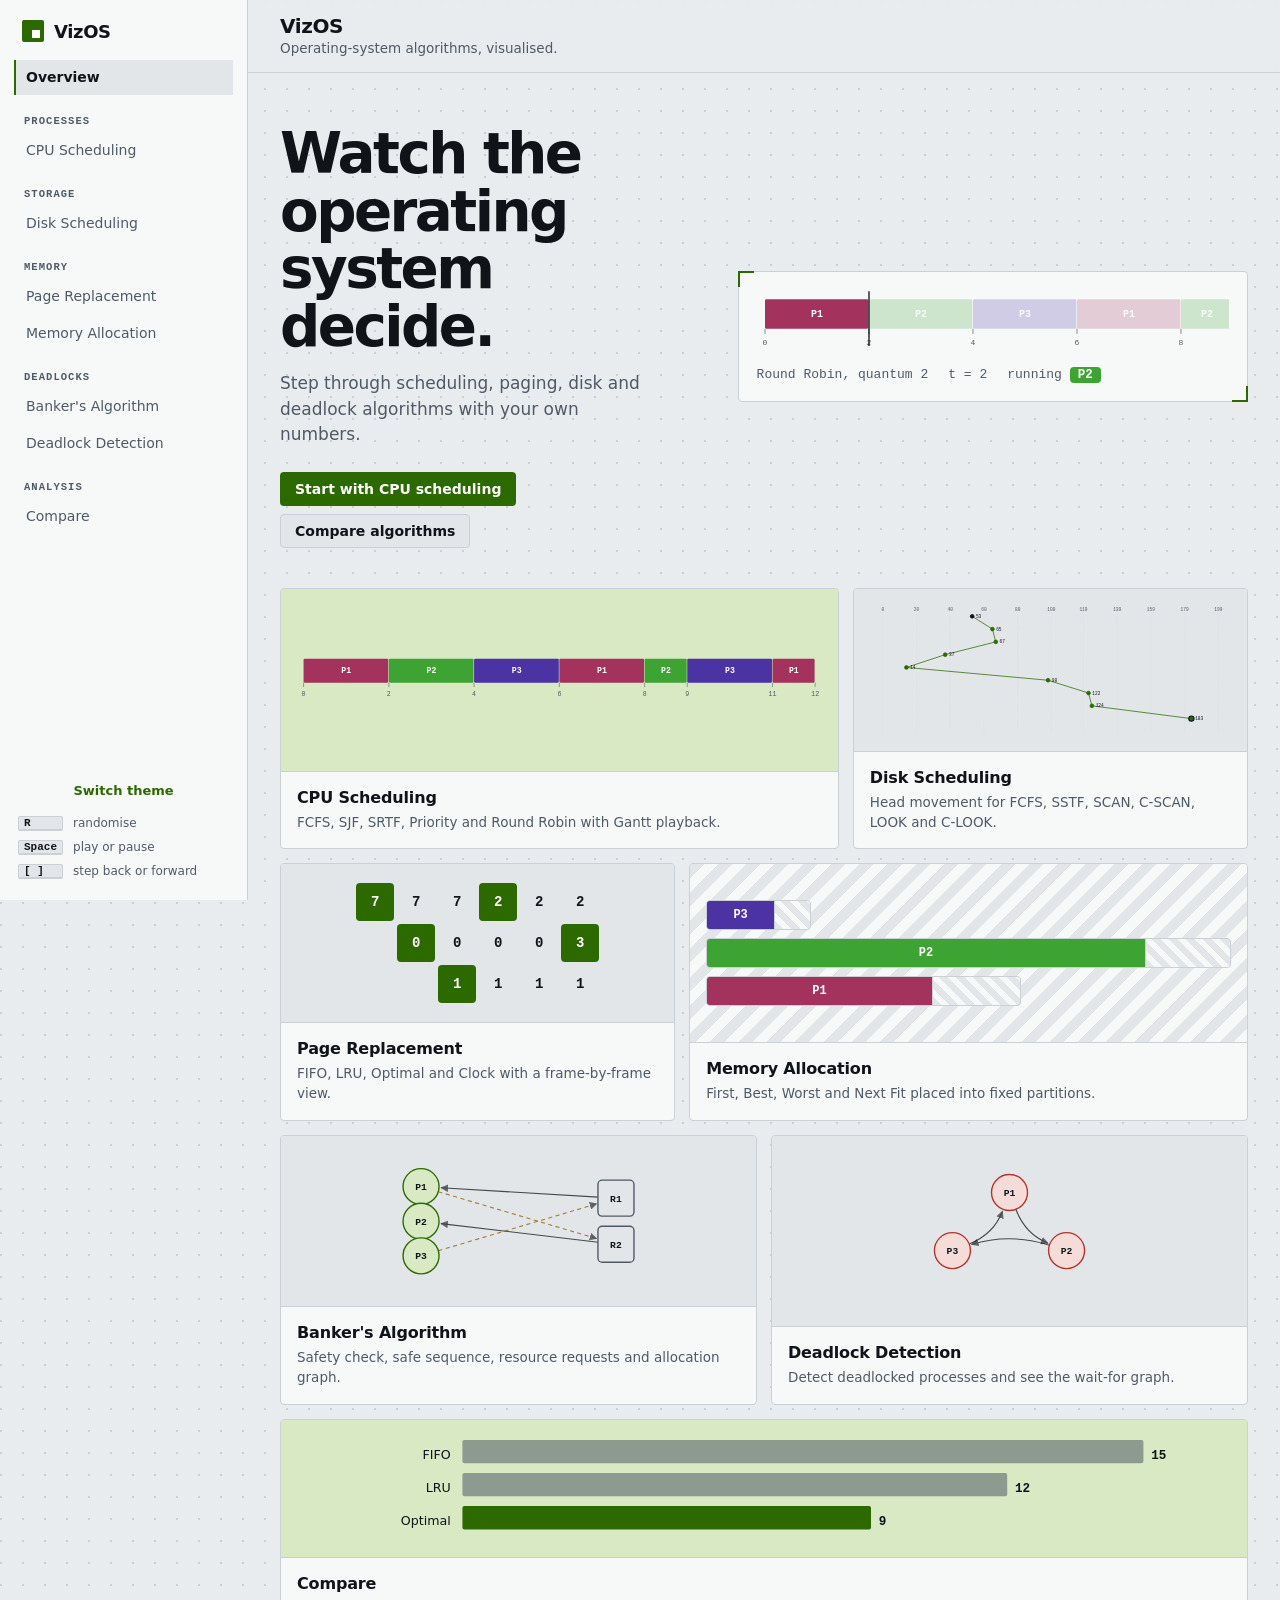
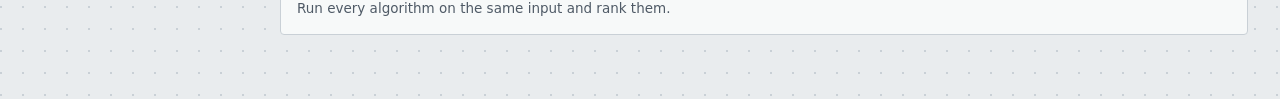
==== commit 86734ddf: "Redesign frontend and add Randomise everywhere Bolder instrument-panel look with a live hero demo an" ====
--- a/frontend/index.html
+++ b/frontend/index.html
@@ -6,24 +6,29 @@
     <title>VizOS</title>
     <meta name="description" content="Interactive visualizer for operating-system algorithms: CPU and disk scheduling, paging, memory allocation and deadlocks.">
     <meta name="color-scheme" content="light dark">
-    <link rel="icon" href="data:image/svg+xml,%3Csvg xmlns='http://www.w3.org/2000/svg' viewBox='0 0 32 32'%3E%3Crect width='32' height='32' rx='7' fill='%230b7a75'/%3E%3Cpath d='M8 9l8 15 8-15' fill='none' stroke='white' stroke-width='3.2' stroke-linecap='round' stroke-linejoin='round'/%3E%3C/svg%3E">
+    <link rel="icon" href="data:image/svg+xml,%3Csvg xmlns='http://www.w3.org/2000/svg' viewBox='0 0 32 32'%3E%3Crect width='32' height='32' rx='7' fill='%23b8f03c'/%3E%3Cpath d='M8 9l8 15 8-15' fill='none' stroke='%2310190a' stroke-width='3.2' stroke-linecap='round' stroke-linejoin='round'/%3E%3C/svg%3E">
     <link rel="stylesheet" href="css/app.css">
 </head>
 <body>
     <a class="skip" href="#view">Skip to content</a>
     <aside class="sidebar">
-        <a class="brand" href="#/"><span class="brand-mark" aria-hidden="true">V</span><span>VizOS</span></a>
+        <a class="brand" href="#/" aria-label="VizOS home"><span class="brand-mark" aria-hidden="true"></span><span>VizOS</span></a>
         <nav id="nav" aria-label="Algorithms"></nav>
         <div class="sidebar-foot">
-            <button id="theme-toggle" class="btn btn-ghost btn-sm" type="button">Toggle theme</button>
+            <button id="theme-toggle" class="btn btn-ghost btn-sm" type="button">Switch theme</button>
+            <div class="keys"><kbd>R</kbd><span>randomise</span><kbd>Space</kbd><span>play or pause</span><kbd>[ ]</kbd><span>step back or forward</span></div>
         </div>
     </aside>
     <div class="main">
         <header class="topbar">
-            <button id="nav-toggle" class="icon-btn menu-btn" type="button" aria-label="Menu">☰</button>
-            <div>
+            <button id="nav-toggle" class="icon-btn menu-btn" type="button" aria-label="Menu">Menu</button>
+            <div class="topbar-title">
                 <h1 id="view-title">VizOS</h1>
                 <p id="view-blurb"></p>
+            </div>
+            <div class="topbar-actions">
+                <button id="export-btn" class="btn btn-secondary btn-sm" type="button" hidden>Export JSON</button>
+                <button id="random-btn" class="btn btn-primary" type="button" hidden>Randomise</button>
             </div>
         </header>
         <main id="view" tabindex="-1"></main>
--- a/frontend/css/app.css
+++ b/frontend/css/app.css
@@ -1,46 +1,48 @@
-/* VizOS — theme tokens */
+/* VizOS. Instrument-panel look: graphite surfaces, one phosphor-lime accent, mono for data.
+   Shape rule: every control, card and chip uses --r. No pills. */
 :root {
-    --bg: #f5f4ef;
-    --panel: #ffffff;
-    --panel-2: #eeece5;
-    --ink: #17191e;
-    --muted: #5f6673;
-    --line: #dcd9cf;
-    --accent: #0b7a75;
+    --bg: #e9ecee;
+    --panel: #f7f9f9;
+    --panel-2: #e2e6e9;
+    --ink: #101418;
+    --muted: #4f5a66;
+    --line: #c9d0d6;
+    --accent: #2c6a00;
     --accent-ink: #ffffff;
-    --accent-soft: #d9efec;
-    --good: #17784a;
-    --good-soft: #dcf1e4;
-    --bad: #c0352f;
-    --bad-soft: #f8e0de;
-    --warn: #9a5b00;
-    --proc-l: 44%;
+    --accent-soft: #d8e9c3;
+    --good: #1c7a37;
+    --good-soft: #d6efdc;
+    --bad: #b8322a;
+    --bad-soft: #f6dcd9;
+    --warn: #8f5a00;
+    --proc-l: 42%;
     --proc-text: #ffffff;
-    --shadow: 0 1px 2px rgb(20 20 30 / 6%), 0 4px 16px rgb(20 20 30 / 4%);
-    --font: ui-sans-serif, system-ui, -apple-system, "Segoe UI", Roboto, sans-serif;
-    --mono: ui-monospace, "SF Mono", Menlo, Consolas, monospace;
-    --radius: 10px;
+    --shadow: 0 1px 0 rgb(16 20 24 / 6%);
+    --font: "Avenir Next", "Segoe UI Variable Display", "Segoe UI", ui-sans-serif, system-ui, sans-serif;
+    --mono: ui-monospace, "SF Mono", "JetBrains Mono", Menlo, Consolas, monospace;
+    --r: 4px;
     color-scheme: light;
 }
 @media (prefers-color-scheme: dark) {
     :root:not([data-theme="light"]) {
-        --bg: #0e1115; --panel: #161a20; --panel-2: #1e232b; --ink: #e8eaee; --muted: #98a1ae;
-        --line: #2a303a; --accent: #49d3c3; --accent-ink: #06211f; --accent-soft: #123330;
-        --good: #5fd497; --good-soft: #14301f; --bad: #ff8079; --bad-soft: #3a1917; --warn: #f0b45c;
-        --proc-l: 62%; --proc-text: #0d1013; --shadow: 0 1px 2px rgb(0 0 0 / 40%); color-scheme: dark;
+        --bg: #0b0e11; --panel: #12161b; --panel-2: #1a2027; --ink: #e8ecef; --muted: #8b96a3;
+        --line: #252d36; --accent: #b8f03c; --accent-ink: #11190a; --accent-soft: #232f10;
+        --good: #7fdc68; --good-soft: #14301c; --bad: #ff7468; --bad-soft: #3a1815; --warn: #ffb547;
+        --proc-l: 62%; --proc-text: #0d1013; --shadow: none; color-scheme: dark;
     }
 }
 :root[data-theme="dark"] {
-    --bg: #0e1115; --panel: #161a20; --panel-2: #1e232b; --ink: #e8eaee; --muted: #98a1ae;
-    --line: #2a303a; --accent: #49d3c3; --accent-ink: #06211f; --accent-soft: #123330;
-    --good: #5fd497; --good-soft: #14301f; --bad: #ff8079; --bad-soft: #3a1917; --warn: #f0b45c;
-    --proc-l: 62%; --proc-text: #0d1013; --shadow: 0 1px 2px rgb(0 0 0 / 40%); color-scheme: dark;
+    --bg: #0b0e11; --panel: #12161b; --panel-2: #1a2027; --ink: #e8ecef; --muted: #8b96a3;
+    --line: #252d36; --accent: #b8f03c; --accent-ink: #11190a; --accent-soft: #232f10;
+    --good: #7fdc68; --good-soft: #14301c; --bad: #ff7468; --bad-soft: #3a1815; --warn: #ffb547;
+    --proc-l: 62%; --proc-text: #0d1013; --shadow: none; color-scheme: dark;
 }
 
 * { box-sizing: border-box; }
 html { -webkit-text-size-adjust: 100%; }
 body {
-    margin: 0; background: var(--bg); color: var(--ink); font: 15px/1.5 var(--font);
+    margin: 0; color: var(--ink); font: 15px/1.5 var(--font);
+    background: var(--bg) radial-gradient(circle at 1px 1px, var(--line) 1px, transparent 0) 0 0 / 22px 22px;
     display: grid; grid-template-columns: 248px minmax(0, 1fr); min-height: 100vh;
 }
 a { color: var(--accent); }
@@ -48,45 +50,53 @@
 [hidden] { display: none !important; }
 :focus-visible { outline: 2px solid var(--accent); outline-offset: 2px; }
 .skip { position: absolute; left: -999px; }
-.skip:focus { left: 8px; top: 8px; z-index: 50; background: var(--panel); padding: 8px 12px; border-radius: 6px; }
+.skip:focus { left: 8px; top: 8px; z-index: 50; background: var(--panel); padding: 8px 12px; border-radius: var(--r); }
 
 /* Sidebar */
 .sidebar {
     position: sticky; top: 0; height: 100vh; overflow-y: auto; padding: 20px 14px;
     border-right: 1px solid var(--line); background: var(--panel); display: flex; flex-direction: column; gap: 18px;
 }
-.brand { display: flex; align-items: center; gap: 10px; font-weight: 700; font-size: 19px; letter-spacing: -0.02em; color: var(--ink); text-decoration: none; padding: 0 8px; }
-.brand-mark { display: grid; place-items: center; width: 30px; height: 30px; border-radius: 8px; background: var(--accent); color: var(--accent-ink); font-size: 16px; }
+.brand { display: flex; align-items: center; gap: 10px; font: 700 18px var(--font); letter-spacing: -0.02em; color: var(--ink); text-decoration: none; padding: 0 8px; }
+.brand-mark { position: relative; width: 22px; height: 22px; border-radius: 2px; background: var(--accent); }
+.brand-mark::after { content: ""; position: absolute; right: 4px; bottom: 4px; width: 8px; height: 8px; background: var(--accent-ink); }
 #nav { display: flex; flex-direction: column; gap: 2px; flex: 1; }
-.nav-group { margin: 16px 8px 4px; font-size: 11px; letter-spacing: 0.09em; text-transform: uppercase; color: var(--muted); font-weight: 600; }
-.nav-link { padding: 8px 10px; border-radius: 8px; color: var(--ink); text-decoration: none; font-size: 14.5px; }
-.nav-link:hover { background: var(--panel-2); }
-.nav-link[aria-current="page"] { background: var(--accent-soft); color: var(--accent); font-weight: 600; }
-.sidebar-foot { padding: 0 4px; }
+.nav-group { margin: 18px 10px 4px; font: 600 10.5px var(--mono); letter-spacing: 0.1em; text-transform: uppercase; color: var(--muted); }
+.nav-link { padding: 7px 10px; border-left: 2px solid transparent; color: var(--muted); text-decoration: none; font-size: 14px; }
+.nav-link:hover { color: var(--ink); background: var(--panel-2); }
+.nav-link[aria-current="page"] { border-left-color: var(--accent); color: var(--ink); background: var(--panel-2); font-weight: 600; }
+.sidebar-foot { padding: 0 4px; display: flex; flex-direction: column; gap: 10px; }
+.keys { display: grid; grid-template-columns: auto 1fr; gap: 6px 10px; align-items: center; font-size: 12px; color: var(--muted); }
+kbd { font: 600 11px var(--mono); border: 1px solid var(--line); border-bottom-width: 2px; padding: 0 5px; border-radius: 2px; background: var(--panel-2); color: var(--ink); }
 
 /* Main */
 .main { min-width: 0; }
-.topbar { display: flex; align-items: center; gap: 14px; padding: 26px 32px 14px; }
-.topbar h1 { font-size: 26px; letter-spacing: -0.025em; line-height: 1.15; }
-.topbar p { color: var(--muted); margin-top: 2px; }
-.menu-btn { display: none; }
-#view { padding: 8px 32px 56px; outline: none; }
+.topbar { position: sticky; top: 0; z-index: 20; display: flex; align-items: center; gap: 14px; padding: 14px 32px; background: color-mix(in srgb, var(--bg) 88%, transparent); backdrop-filter: blur(10px); border-bottom: 1px solid var(--line); }
+.topbar-title { flex: 1; min-width: 0; }
+.topbar h1 { font-size: 20px; letter-spacing: -0.02em; line-height: 1.2; }
+.topbar p { color: var(--muted); font-size: 13.5px; }
+.topbar-actions { display: flex; gap: 8px; }
+.menu-btn { display: none; width: auto; padding: 0 10px; font: 600 13px var(--font); }
+#view { padding: 24px 32px 64px; outline: none; }
 .split { display: grid; grid-template-columns: minmax(300px, 380px) minmax(0, 1fr); gap: 20px; align-items: start; }
 .split-wide { grid-template-columns: minmax(340px, 440px) minmax(0, 1fr); }
 .controls, .results, .stack { display: flex; flex-direction: column; gap: 16px; min-width: 0; }
-.controls { position: sticky; top: 16px; max-height: calc(100vh - 32px); overflow-y: auto; padding-right: 2px; }
+.controls { position: sticky; top: 84px; max-height: calc(100vh - 100px); overflow-y: auto; padding-right: 2px; }
 
 /* Cards & tiles */
-.card { background: var(--panel); border: 1px solid var(--line); border-radius: var(--radius); box-shadow: var(--shadow); min-width: 0; }
-.card-head { padding: 14px 18px 0; }
-.card-head h3 { font-size: 13px; text-transform: uppercase; letter-spacing: 0.07em; color: var(--muted); font-weight: 600; }
-.card-body { padding: 14px 18px 18px; display: flex; flex-direction: column; gap: 14px; min-width: 0; }
+.card { background: var(--panel); border: 1px solid var(--line); border-radius: var(--r); box-shadow: var(--shadow); min-width: 0; }
+.card-head { padding: 12px 16px; border-bottom: 1px solid var(--line); }
+.card-head h3 { display: flex; align-items: center; gap: 8px; font: 600 11.5px var(--mono); text-transform: uppercase; letter-spacing: 0.09em; color: var(--muted); }
+.card-head h3::before { content: ""; width: 7px; height: 7px; background: var(--accent); }
+.card-body { padding: 16px; display: flex; flex-direction: column; gap: 14px; min-width: 0; }
 .tiles { display: grid; grid-template-columns: repeat(auto-fit, minmax(150px, 1fr)); gap: 12px; }
-.tile { background: var(--panel); border: 1px solid var(--line); border-radius: var(--radius); padding: 14px 16px; box-shadow: var(--shadow); }
-.tile-value { font: 600 28px/1.15 var(--mono); letter-spacing: -0.03em; font-variant-numeric: tabular-nums; }
+.tile { background: var(--panel); border: 1px solid var(--line); border-left: 3px solid var(--accent); border-radius: var(--r); padding: 12px 16px; }
+.tile-value { font: 600 30px/1.1 var(--mono); letter-spacing: -0.04em; font-variant-numeric: tabular-nums; }
 .tile-label { color: var(--muted); font-size: 13px; margin-top: 4px; }
 .tile-hint { color: var(--muted); font-size: 12px; }
+.tile-good { border-left-color: var(--good); }
 .tile-good .tile-value { color: var(--good); }
+.tile-bad { border-left-color: var(--bad); }
 .tile-bad .tile-value { color: var(--bad); }
 .note { color: var(--muted); font-size: 14px; }
 .note.warn { color: var(--warn); }
@@ -97,29 +107,31 @@
 .field-label { font-size: 13px; font-weight: 600; }
 .field-hint { font-size: 12px; color: var(--muted); }
 input[type="text"], input[type="number"] {
-    width: 100%; padding: 8px 10px; border: 1px solid var(--line); border-radius: 8px; background: var(--bg);
+    width: 100%; padding: 8px 10px; border: 1px solid var(--line); border-radius: var(--r); background: var(--bg);
     color: var(--ink); font: 14px var(--mono); min-width: 0;
 }
 input:focus-visible { outline-offset: 0; border-color: var(--accent); }
 input[type="range"] { flex: 1; min-width: 80px; accent-color: var(--accent); }
 .grid-2 { display: grid; grid-template-columns: 1fr 1fr; gap: 12px; }
 .btn-row { display: flex; flex-wrap: wrap; gap: 8px; }
-.btn { font: 600 14px var(--font); padding: 8px 14px; border-radius: 8px; border: 1px solid transparent; cursor: pointer; color: var(--ink); background: transparent; }
+.btn { font: 600 14px var(--font); padding: 8px 14px; border-radius: var(--r); border: 1px solid transparent; cursor: pointer; color: var(--ink); background: transparent; }
 .btn-sm { padding: 5px 10px; font-size: 13px; }
 .btn-primary { background: var(--accent); color: var(--accent-ink); }
-.btn-primary:hover { filter: brightness(1.08); }
+.btn-primary:hover { filter: brightness(1.1); }
+.btn:active { transform: translateY(1px); }
+a.btn { text-decoration: none; display: inline-block; }
 .btn-secondary { background: var(--panel-2); border-color: var(--line); }
 .btn-secondary:hover { border-color: var(--muted); }
 .btn-ghost { color: var(--accent); }
 .btn-ghost:hover { background: var(--accent-soft); }
-.icon-btn { border: 1px solid var(--line); background: var(--panel-2); color: var(--ink); width: 32px; height: 32px; border-radius: 8px; cursor: pointer; font-size: 17px; line-height: 1; }
+.icon-btn { border: 1px solid var(--line); background: var(--panel-2); color: var(--ink); width: 32px; height: 32px; border-radius: var(--r); cursor: pointer; font-size: 17px; line-height: 1; }
 .icon-btn:hover:not(:disabled) { border-color: var(--bad); color: var(--bad); }
 .icon-btn:disabled { opacity: 0.35; cursor: not-allowed; }
-.segmented { display: flex; flex-wrap: wrap; gap: 4px; padding: 4px; background: var(--panel-2); border-radius: 10px; }
-.segmented button { flex: 1 1 auto; padding: 7px 10px; border: 0; border-radius: 7px; background: transparent; color: var(--muted); font: 600 13px var(--font); cursor: pointer; white-space: nowrap; }
+.segmented { display: flex; flex-wrap: wrap; gap: 3px; padding: 3px; background: var(--panel-2); border: 1px solid var(--line); border-radius: var(--r); }
+.segmented button { flex: 1 1 auto; padding: 7px 10px; border: 0; border-radius: var(--r); background: transparent; color: var(--muted); font: 600 13px var(--font); cursor: pointer; white-space: nowrap; }
 .segmented button:hover { color: var(--ink); }
-.segmented button[aria-checked="true"] { background: var(--panel); color: var(--accent); box-shadow: var(--shadow); }
-.notice { padding: 10px 14px; border-radius: 8px; background: var(--bad-soft); color: var(--bad); border: 1px solid var(--bad); font-size: 14px; }
+.segmented button[aria-checked="true"] { background: var(--accent); color: var(--accent-ink); }
+.notice { padding: 10px 14px; border-radius: var(--r); background: var(--bad-soft); color: var(--bad); border: 1px solid var(--bad); font-size: 14px; }
 
 /* Process editor */
 .proc-row { display: grid; grid-template-columns: 52px 1fr 1fr 1fr 32px; gap: 8px; align-items: center; margin-bottom: 8px; }
@@ -128,7 +140,7 @@
 
 /* Process colours */
 .proc { --pl: var(--proc-l); --pt: var(--proc-text); }
-.chip { display: inline-block; padding: 1px 8px; margin: 0 3px 0 0; border-radius: 6px; font: 600 12.5px var(--mono); background: hsl(var(--h) 52% var(--pl)); color: var(--pt); }
+.chip { display: inline-block; padding: 1px 8px; margin: 0 3px 0 0; border-radius: var(--r); font: 600 12.5px var(--mono); background: hsl(var(--h) 52% var(--pl)); color: var(--pt); }
 
 /* Tables */
 .table-wrap { overflow-x: auto; }
@@ -137,11 +149,11 @@
 table.data td { padding: 7px 12px 7px 0; border-bottom: 1px solid var(--line); font-family: var(--mono); font-size: 13.5px; }
 table.data tr:last-child td { border-bottom: 0; }
 table.data tr.best td { background: var(--good-soft); }
-.badge { display: inline-block; margin-left: 8px; padding: 1px 8px; border-radius: 999px; font: 600 11.5px var(--font); text-transform: uppercase; letter-spacing: 0.05em; }
+.badge { display: inline-block; margin-left: 8px; padding: 1px 8px; border-radius: var(--r); font: 600 11.5px var(--font); text-transform: uppercase; letter-spacing: 0.05em; }
 .badge-good { background: var(--good-soft); color: var(--good); }
 .badge-bad { background: var(--bad-soft); color: var(--bad); }
 .badge-neutral { background: var(--panel-2); color: var(--muted); }
-.verdict { display: flex; align-items: center; flex-wrap: wrap; gap: 6px; padding: 12px 16px; border-radius: var(--radius); border: 1px solid var(--line); background: var(--panel); }
+.verdict { display: flex; align-items: center; flex-wrap: wrap; gap: 6px; padding: 12px 16px; border-radius: var(--r); border: 1px solid var(--line); background: var(--panel); }
 .verdict .badge { margin-left: 0; }
 .verdict-good { border-color: var(--good); background: var(--good-soft); }
 .verdict-bad { border-color: var(--bad); background: var(--bad-soft); }
@@ -188,7 +200,7 @@
 .player { display: flex; align-items: center; gap: 8px; }
 .player-label { font: 13px var(--mono); color: var(--muted); min-width: 64px; text-align: right; }
 .legend { display: flex; flex-wrap: wrap; gap: 6px 18px; font-size: 13px; color: var(--muted); }
-.lg::before { content: ""; display: inline-block; width: 12px; height: 12px; margin-right: 6px; vertical-align: -1px; border-radius: 3px; background: var(--muted); }
+.lg::before { content: ""; display: inline-block; width: 12px; height: 12px; margin-right: 6px; vertical-align: -1px; border-radius: 2px; background: var(--muted); }
 .lg-head::before { background: var(--ink); border-radius: 50%; }
 .lg-req::before { background: var(--accent); }
 .lg-edge::before { background: var(--panel); border: 2px solid var(--muted); border-radius: 50%; }
@@ -203,9 +215,9 @@
 
 /* Page frames */
 .frames { border-collapse: separate; border-spacing: 3px; font: 600 14px var(--mono); }
-.frames th { padding: 6px 10px; text-align: center; color: var(--muted); font-size: 12px; white-space: nowrap; border-radius: 6px; }
+.frames th { padding: 6px 10px; text-align: center; color: var(--muted); font-size: 12px; white-space: nowrap; border-radius: var(--r); }
 .frames tbody th { text-align: left; }
-.frames td { min-width: 38px; height: 38px; text-align: center; background: var(--panel-2); border-radius: 6px; position: relative; }
+.frames td { min-width: 38px; height: 38px; text-align: center; background: var(--panel-2); border-radius: var(--r); position: relative; }
 .frames td.loaded { background: var(--accent); color: var(--accent-ink); }
 .frames th.hit, .frames td.hit { background: var(--good-soft); color: var(--good); }
 .frames th.fault, .frames td.fault { background: var(--bad-soft); color: var(--bad); }
@@ -219,7 +231,7 @@
 .block-name { font-size: 13px; font-weight: 600; display: flex; flex-direction: column; }
 .block-name small { color: var(--muted); font: 12px var(--mono); font-weight: 400; }
 .block-track { height: 38px; }
-.block-bar { display: flex; height: 100%; border: 1px solid var(--line); border-radius: 6px; overflow: hidden; gap: 1px; background: var(--line); }
+.block-bar { display: flex; height: 100%; border: 1px solid var(--line); border-radius: var(--r); overflow: hidden; gap: 1px; background: var(--line); }
 .block-bar .seg { display: grid; place-items: center; min-width: 0; font: 600 12px var(--mono); overflow: hidden; background: hsl(var(--h) 52% var(--pl)); color: var(--pt); }
 .block-bar .seg.free { background: repeating-linear-gradient(45deg, var(--panel-2), var(--panel-2) 6px, var(--panel) 6px, var(--panel) 12px); color: var(--muted); }
 
@@ -232,28 +244,61 @@
 .request-out { display: flex; flex-direction: column; gap: 10px; }
 
 /* Home */
-.home-group { margin-top: 26px; }
-.home-group h2 { font-size: 13px; text-transform: uppercase; letter-spacing: 0.08em; color: var(--muted); margin-bottom: 10px; }
-.home-grid { display: grid; grid-template-columns: repeat(auto-fill, minmax(260px, 1fr)); gap: 12px; }
-.home-card { display: flex; flex-direction: column; gap: 4px; padding: 16px 18px; background: var(--panel); border: 1px solid var(--line); border-radius: var(--radius); text-decoration: none; color: var(--ink); box-shadow: var(--shadow); }
-.home-card:hover { border-color: var(--accent); }
-.home-card strong { font-size: 16px; }
-.home-card span { color: var(--muted); font-size: 14px; }
+.hero { display: grid; grid-template-columns: minmax(0, 0.9fr) minmax(0, 1.1fr); gap: 40px; align-items: center; padding: 28px 0 40px; }
+.hero h2 { font-size: clamp(2.1rem, 4.4vw, 3.6rem); line-height: 1.02; letter-spacing: -0.045em; max-width: 12ch; }
+.hero p { margin: 16px 0 24px; color: var(--muted); font-size: 17px; max-width: 34ch; }
+.demo { background: var(--panel); border: 1px solid var(--line); border-radius: var(--r); padding: 18px; position: relative; }
+.demo::before, .demo::after { content: ""; position: absolute; width: 14px; height: 14px; border: 2px solid var(--accent); }
+.demo::before { top: -1px; left: -1px; border-right: 0; border-bottom: 0; }
+.demo::after { bottom: -1px; right: -1px; border-left: 0; border-top: 0; }
+.demo-chart { overflow-x: auto; }
+.demo-status { display: flex; flex-wrap: wrap; gap: 6px 20px; margin-top: 8px; font: 13px var(--mono); color: var(--muted); }
+.bento { display: grid; grid-template-columns: repeat(12, minmax(0, 1fr)); gap: 14px; }
+.tool { grid-column: span 6; display: flex; flex-direction: column; background: var(--panel); border: 1px solid var(--line); border-radius: var(--r); color: var(--ink); text-decoration: none; overflow: hidden; transition: transform 0.25s cubic-bezier(0.16, 1, 0.3, 1), border-color 0.2s; }
+.tool.span-7 { grid-column: span 7; } .tool.span-5 { grid-column: span 5; } .tool.span-4 { grid-column: span 4; } .tool.span-6 { grid-column: span 6; } .tool.span-12 { grid-column: span 12; }
+.tool:hover { transform: translateY(-3px); border-color: var(--accent); }
+.tool:active { transform: translateY(-1px); }
+.thumb { flex: 1; min-height: 0; align-content: center; padding: 16px; display: grid; align-items: center; background: var(--panel-2); border-bottom: 1px solid var(--line); overflow: hidden; }
+.tool:nth-child(3n + 1) .thumb { background: var(--accent-soft); }
+.tool:nth-child(4) .thumb { background: repeating-linear-gradient(135deg, var(--panel-2), var(--panel-2) 10px, var(--panel) 10px, var(--panel) 20px); }
+.thumb .chart { min-width: 0; max-height: 190px; margin: 0 auto; }
+.tool-text { padding: 14px 16px 16px; display: flex; flex-direction: column; gap: 2px; }
+.tool-text strong { font-size: 16px; letter-spacing: -0.01em; }
+.tool-text span { color: var(--muted); font-size: 13.5px; }
+.frames.mini { margin: 0 auto; }
+.mini-blocks { display: flex; flex-direction: column; gap: 8px; }
+.mini-blocks .block-bar { height: 30px; }
+
+/* Entrance animation, replayed on first open and after Randomise */
+@keyframes rise { from { opacity: 0; transform: translateY(10px); } to { opacity: 1; transform: none; } }
+@keyframes grow { from { opacity: 0; transform: scaleX(0.2); } to { opacity: 1; transform: none; } }
+.enter > * { animation: rise 0.45s cubic-bezier(0.16, 1, 0.3, 1) both; }
+.enter > *:nth-child(2) { animation-delay: 60ms; } .enter > *:nth-child(3) { animation-delay: 120ms; }
+.enter > *:nth-child(4) { animation-delay: 180ms; } .enter > *:nth-child(5) { animation-delay: 240ms; }
+.enter .slice-rect, .enter .bar { transform-box: fill-box; transform-origin: left center; animation: grow 0.5s cubic-bezier(0.16, 1, 0.3, 1) both; animation-delay: calc(var(--i, 0) * 50ms); }
+.enter .tile-value { animation: rise 0.5s cubic-bezier(0.16, 1, 0.3, 1) both; }
 
 @media (max-width: 1080px) {
-    .split, .split-wide { grid-template-columns: 1fr; }
+    .split, .split-wide { grid-template-columns: minmax(0, 1fr); }
+    .hero { grid-template-columns: minmax(0, 1fr); gap: 24px; }
+    .demo { min-width: 0; }
+    .tool, .tool.span-7, .tool.span-5, .tool.span-4, .tool.span-6 { grid-column: span 12; }
     .controls { position: static; max-height: none; overflow: visible; }
 }
 @media (max-width: 800px) {
     body { grid-template-columns: 1fr; }
     .sidebar { position: fixed; z-index: 40; inset: 0 auto 0 0; width: 260px; transform: translateX(-100%); transition: transform 0.2s; }
     .nav-open .sidebar { transform: none; box-shadow: 0 0 40px rgb(0 0 0 / 35%); }
-    .menu-btn { display: block; flex: none; }
-    .topbar { padding: 16px 16px 8px; }
+    .menu-btn { display: block; flex: none; width: auto; padding: 0 10px; }
+    .topbar { padding: 12px 16px; flex-wrap: wrap; }
+    .topbar-title { flex: 1 1 40%; }
+    .topbar-actions { flex-basis: 100%; }
     .topbar h1 { font-size: 22px; }
-    #view { padding: 8px 16px 40px; }
+    #view { padding: 16px 16px 40px; }
+    .card-body { overflow-x: auto; }
+    .chart.graph { min-width: 360px; }
     .mini-gantt { grid-template-columns: 1fr; }
 }
 @media (prefers-reduced-motion: reduce) {
-    * { transition: none !important; }
-}
+    *, *::before, *::after { transition: none !important; animation: none !important; }
+}
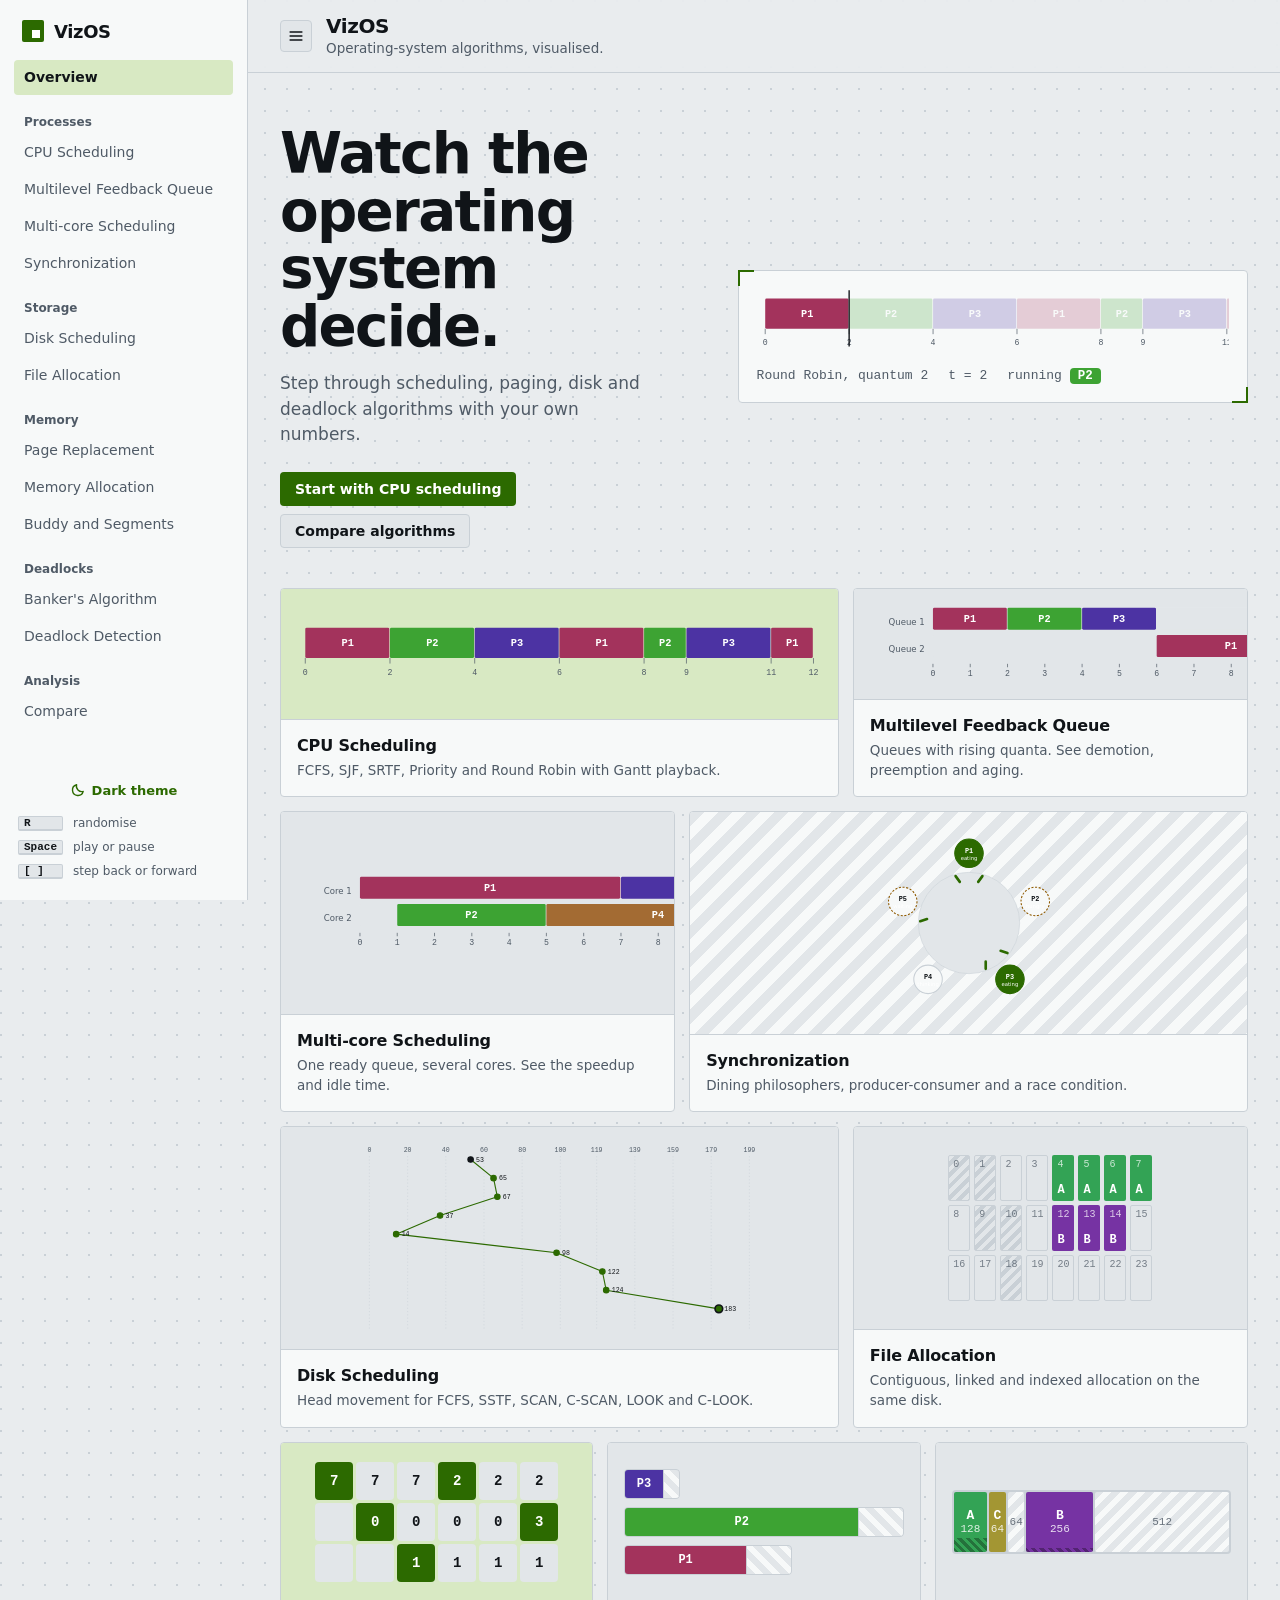
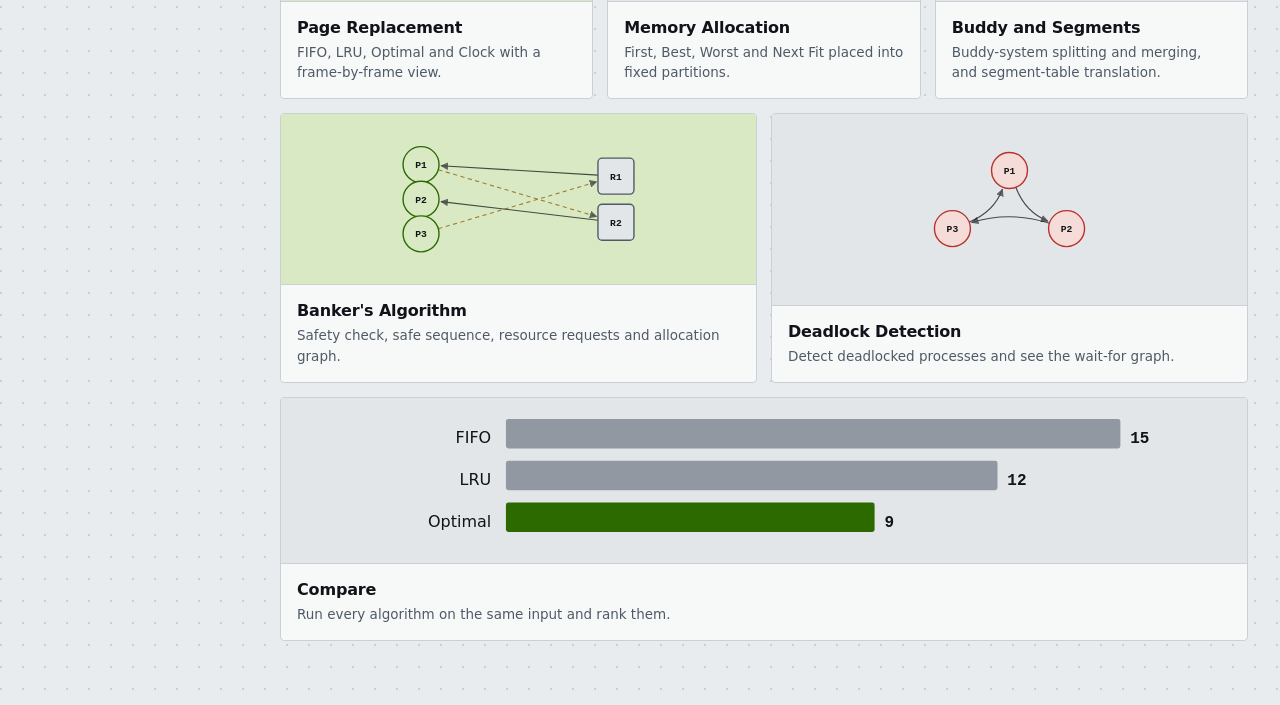
==== commit 01b32884: "Add MLFQ, multi-core, synchronization, buddy/segments and file allocation screens; polish frontend N" ====
--- a/frontend/index.html
+++ b/frontend/index.html
@@ -15,13 +15,13 @@
         <a class="brand" href="#/" aria-label="VizOS home"><span class="brand-mark" aria-hidden="true"></span><span>VizOS</span></a>
         <nav id="nav" aria-label="Algorithms"></nav>
         <div class="sidebar-foot">
-            <button id="theme-toggle" class="btn btn-ghost btn-sm" type="button">Switch theme</button>
+            <button id="theme-toggle" class="btn btn-ghost btn-sm" type="button"></button>
             <div class="keys"><kbd>R</kbd><span>randomise</span><kbd>Space</kbd><span>play or pause</span><kbd>[ ]</kbd><span>step back or forward</span></div>
         </div>
     </aside>
     <div class="main">
         <header class="topbar">
-            <button id="nav-toggle" class="icon-btn menu-btn" type="button" aria-label="Menu">Menu</button>
+            <button id="nav-toggle" class="icon-btn menu-btn" type="button" aria-label="Menu"></button>
             <div class="topbar-title">
                 <h1 id="view-title">VizOS</h1>
                 <p id="view-blurb"></p>
--- a/frontend/css/app.css
+++ b/frontend/css/app.css
@@ -49,6 +49,14 @@
 h1, h2, h3, p { margin: 0; }
 [hidden] { display: none !important; }
 :focus-visible { outline: 2px solid var(--accent); outline-offset: 2px; }
+::selection { background: var(--accent); color: var(--accent-ink); }
+input, textarea, select { caret-color: var(--accent); accent-color: var(--accent); }
+* { scrollbar-width: thin; scrollbar-color: var(--line) transparent; }
+input[type="number"]::-webkit-inner-spin-button { opacity: 0.4; }
+input::placeholder, textarea::placeholder { color: var(--muted); opacity: 0.8; }
+:disabled { cursor: not-allowed; }
+td, th, dd, output { font-variant-numeric: tabular-nums; }
+.icon { flex: none; display: block; }
 .skip { position: absolute; left: -999px; }
 .skip:focus { left: 8px; top: 8px; z-index: 50; background: var(--panel); padding: 8px 12px; border-radius: var(--r); }
 
@@ -61,10 +69,10 @@
 .brand-mark { position: relative; width: 22px; height: 22px; border-radius: 2px; background: var(--accent); }
 .brand-mark::after { content: ""; position: absolute; right: 4px; bottom: 4px; width: 8px; height: 8px; background: var(--accent-ink); }
 #nav { display: flex; flex-direction: column; gap: 2px; flex: 1; }
-.nav-group { margin: 18px 10px 4px; font: 600 10.5px var(--mono); letter-spacing: 0.1em; text-transform: uppercase; color: var(--muted); }
-.nav-link { padding: 7px 10px; border-left: 2px solid transparent; color: var(--muted); text-decoration: none; font-size: 14px; }
+.nav-group { margin: 18px 10px 4px; font: 600 12px var(--font); color: var(--muted); }
+.nav-link { padding: 7px 10px; border-radius: var(--r); color: var(--muted); text-decoration: none; font-size: 14px; }
 .nav-link:hover { color: var(--ink); background: var(--panel-2); }
-.nav-link[aria-current="page"] { border-left-color: var(--accent); color: var(--ink); background: var(--panel-2); font-weight: 600; }
+.nav-link[aria-current="page"] { background: var(--accent-soft); color: var(--ink); font-weight: 600; }
 .sidebar-foot { padding: 0 4px; display: flex; flex-direction: column; gap: 10px; }
 .keys { display: grid; grid-template-columns: auto 1fr; gap: 6px 10px; align-items: center; font-size: 12px; color: var(--muted); }
 kbd { font: 600 11px var(--mono); border: 1px solid var(--line); border-bottom-width: 2px; padding: 0 5px; border-radius: 2px; background: var(--panel-2); color: var(--ink); }
@@ -76,7 +84,7 @@
 .topbar h1 { font-size: 20px; letter-spacing: -0.02em; line-height: 1.2; }
 .topbar p { color: var(--muted); font-size: 13.5px; }
 .topbar-actions { display: flex; gap: 8px; }
-.menu-btn { display: none; width: auto; padding: 0 10px; font: 600 13px var(--font); }
+.menu-btn { display: none; }
 #view { padding: 24px 32px 64px; outline: none; }
 .split { display: grid; grid-template-columns: minmax(300px, 380px) minmax(0, 1fr); gap: 20px; align-items: start; }
 .split-wide { grid-template-columns: minmax(340px, 440px) minmax(0, 1fr); }
@@ -85,19 +93,17 @@
 
 /* Cards & tiles */
 .card { background: var(--panel); border: 1px solid var(--line); border-radius: var(--r); box-shadow: var(--shadow); min-width: 0; }
-.card-head { padding: 12px 16px; border-bottom: 1px solid var(--line); }
-.card-head h3 { display: flex; align-items: center; gap: 8px; font: 600 11.5px var(--mono); text-transform: uppercase; letter-spacing: 0.09em; color: var(--muted); }
-.card-head h3::before { content: ""; width: 7px; height: 7px; background: var(--accent); }
+.card-head { padding: 11px 16px; border-bottom: 1px solid var(--line); }
+.card-head h3 { font: 600 13.5px var(--font); letter-spacing: 0; color: var(--ink); }
 .card-body { padding: 16px; display: flex; flex-direction: column; gap: 14px; min-width: 0; }
-.tiles { display: grid; grid-template-columns: repeat(auto-fit, minmax(150px, 1fr)); gap: 12px; }
-.tile { background: var(--panel); border: 1px solid var(--line); border-left: 3px solid var(--accent); border-radius: var(--r); padding: 12px 16px; }
-.tile-value { font: 600 30px/1.1 var(--mono); letter-spacing: -0.04em; font-variant-numeric: tabular-nums; }
-.tile-label { color: var(--muted); font-size: 13px; margin-top: 4px; }
-.tile-hint { color: var(--muted); font-size: 12px; }
-.tile-good { border-left-color: var(--good); }
-.tile-good .tile-value { color: var(--good); }
-.tile-bad { border-left-color: var(--bad); }
-.tile-bad .tile-value { color: var(--bad); }
+.stats { display: grid; grid-template-columns: repeat(auto-fit, minmax(140px, 1fr)); margin: 0; background: var(--panel); border: 1px solid var(--line); border-radius: var(--r); overflow: hidden; }
+.stat { padding: 11px 16px; border-right: 1px solid var(--line); min-width: 0; }
+.stat:last-child { border-right: 0; }
+.stat dt { font-size: 12.5px; color: var(--muted); }
+.stat dd { margin: 2px 0 0; font: 600 22px/1.2 var(--mono); letter-spacing: -0.02em; font-variant-numeric: tabular-nums; display: flex; align-items: baseline; gap: 8px; flex-wrap: wrap; }
+.stat dd small { font: 400 12px var(--font); color: var(--muted); letter-spacing: 0; }
+.stat-good dd { color: var(--good); }
+.stat-bad dd { color: var(--bad); }
 .note { color: var(--muted); font-size: 14px; }
 .note.warn { color: var(--warn); }
 .lede { max-width: 62ch; font-size: 17px; color: var(--muted); margin-bottom: 8px; }
@@ -162,7 +168,7 @@
 .arrow { color: var(--muted); margin: 0 2px; }
 
 /* Charts */
-.chart { display: block; width: 100%; height: auto; min-width: 640px; font-family: var(--mono); }
+.chart { display: block; width: 100%; height: auto; min-width: 520px; font-family: var(--mono); }
 .chart-scroll { overflow-x: auto; }
 .chart.graph { min-width: 420px; max-width: 760px; margin: 0 auto; }
 .slice-rect { fill: hsl(var(--h) 52% var(--pl)); }
@@ -222,7 +228,7 @@
 .frames th.hit, .frames td.hit { background: var(--good-soft); color: var(--good); }
 .frames th.fault, .frames td.fault { background: var(--bad-soft); color: var(--bad); }
 .frames .future { opacity: 0.4; background: transparent; }
-.frames .hand { position: absolute; left: 2px; top: 0; font-size: 10px; color: var(--warn); }
+.frames .hand { position: absolute; left: 3px; top: 3px; width: 0; height: 0; border: 4px solid transparent; border-left-color: var(--warn); }
 .frames .refbit { position: absolute; right: 3px; bottom: 1px; font-size: 10px; opacity: 0.8; }
 .frames .result-row td { background: transparent; height: 28px; }
 
@@ -245,7 +251,7 @@
 
 /* Home */
 .hero { display: grid; grid-template-columns: minmax(0, 0.9fr) minmax(0, 1.1fr); gap: 40px; align-items: center; padding: 28px 0 40px; }
-.hero h2 { font-size: clamp(2.1rem, 4.4vw, 3.6rem); line-height: 1.02; letter-spacing: -0.045em; max-width: 12ch; }
+.hero h2 { font-size: clamp(2.1rem, 4.4vw, 3.6rem); line-height: 1.02; letter-spacing: -0.03em; max-width: 12ch; }
 .hero p { margin: 16px 0 24px; color: var(--muted); font-size: 17px; max-width: 34ch; }
 .demo { background: var(--panel); border: 1px solid var(--line); border-radius: var(--r); padding: 18px; position: relative; }
 .demo::before, .demo::after { content: ""; position: absolute; width: 14px; height: 14px; border: 2px solid var(--accent); }
@@ -269,14 +275,13 @@
 .mini-blocks { display: flex; flex-direction: column; gap: 8px; }
 .mini-blocks .block-bar { height: 30px; }
 
-/* Entrance animation, replayed on first open and after Randomise */
-@keyframes rise { from { opacity: 0; transform: translateY(10px); } to { opacity: 1; transform: none; } }
-@keyframes grow { from { opacity: 0; transform: scaleX(0.2); } to { opacity: 1; transform: none; } }
-.enter > * { animation: rise 0.45s cubic-bezier(0.16, 1, 0.3, 1) both; }
-.enter > *:nth-child(2) { animation-delay: 60ms; } .enter > *:nth-child(3) { animation-delay: 120ms; }
-.enter > *:nth-child(4) { animation-delay: 180ms; } .enter > *:nth-child(5) { animation-delay: 240ms; }
-.enter .slice-rect, .enter .bar { transform-box: fill-box; transform-origin: left center; animation: grow 0.5s cubic-bezier(0.16, 1, 0.3, 1) both; animation-delay: calc(var(--i, 0) * 50ms); }
-.enter .tile-value { animation: rise 0.5s cubic-bezier(0.16, 1, 0.3, 1) both; }
+/* Feedback: results dip briefly when Randomise replaces them */
+@keyframes settle { from { opacity: 0.35; } to { opacity: 1; } }
+.results.refresh, .stack.refresh { animation: settle 0.28s cubic-bezier(0.16, 1, 0.3, 1); }
+@keyframes shimmer { from { background-position: 200% 0; } to { background-position: -200% 0; } }
+.skeleton { display: flex; flex-direction: column; gap: 14px; }
+.sk { border-radius: var(--r); background: linear-gradient(90deg, var(--panel-2) 30%, var(--panel) 50%, var(--panel-2) 70%) 0 0 / 200% 100%; animation: shimmer 1.6s linear infinite; }
+.sk-stats { height: 62px; } .sk-card { height: 160px; }
 
 @media (max-width: 1080px) {
     .split, .split-wide { grid-template-columns: minmax(0, 1fr); }
@@ -302,3 +307,120 @@
 @media (prefers-reduced-motion: reduce) {
     *, *::before, *::after { transition: none !important; animation: none !important; }
 }
+
+/* Buttons with icons */
+.btn { display: inline-flex; align-items: center; justify-content: center; gap: 6px; }
+.btn-icon { width: 34px; height: 32px; padding: 0; }
+.icon-btn { display: inline-grid; place-items: center; }
+.btn-primary:disabled, .btn-secondary:disabled { opacity: 0.5; }
+
+/* Playback layout: main card plus pseudocode column */
+.playback { display: grid; grid-template-columns: minmax(0, 1fr); gap: 16px; align-items: start; }
+@media (min-width: 1680px) { .playback { grid-template-columns: minmax(0, 1fr) minmax(240px, 300px); } }
+.pseudo { list-style: none; margin: 0; padding: 0; counter-reset: line; font: 12.5px/1.5 var(--mono); }
+.pseudo li { counter-increment: line; display: flex; gap: 10px; padding: 2px 8px; border-radius: 2px; color: var(--muted); }
+.pseudo li::before { content: counter(line); flex: none; width: 1.4em; text-align: right; opacity: 0.55; }
+.pseudo li.on { background: var(--accent-soft); color: var(--ink); }
+.pseudo code { font: inherit; white-space: pre-wrap; }
+.sub { margin: 4px 0 0; font: 600 13px var(--font); }
+
+/* Event logs */
+.events { list-style: none; margin: 0; padding: 0; max-height: 220px; overflow-y: auto; border: 1px solid var(--line); border-radius: var(--r); font-size: 13px; position: relative; }
+.events li { padding: 5px 10px; border-bottom: 1px solid var(--line); display: flex; flex-wrap: wrap; gap: 4px 8px; align-items: center; }
+.events li:last-child { border-bottom: 0; }
+.events li > span { display: contents; }
+.events li.future { opacity: 0.32; }
+.events li.latest { background: var(--accent-soft); }
+.events .t { font: 12px var(--mono); color: var(--muted); min-width: 3.2em; }
+.tick-events { list-style: none; margin: 0; padding: 0; display: flex; flex-direction: column; gap: 2px; font-size: 13px; color: var(--muted); }
+.tick-events li.bad, .bad-text { color: var(--bad); }
+.tick-events li.warn { color: var(--warn); }
+.badge { margin-left: 0; }
+
+/* Forms */
+.level-inputs { display: grid; grid-template-columns: repeat(auto-fit, minmax(110px, 1fr)); gap: 10px; }
+.check { display: flex; align-items: center; gap: 8px; font-size: 14px; cursor: pointer; }
+.check input { width: 16px; height: 16px; }
+.code-input { width: 100%; resize: vertical; padding: 8px 10px; border: 1px solid var(--line); border-radius: var(--r); background: var(--bg); color: var(--ink); font: 13.5px/1.5 var(--mono); }
+.seg-row { display: grid; grid-template-columns: 1.2fr 1fr 1fr 32px; gap: 8px; align-items: center; margin-bottom: 8px; }
+.seg-head { font-size: 12px; color: var(--muted); font-weight: 600; margin-bottom: 4px; }
+
+/* Load bars */
+.core-load { display: flex; flex-direction: column; gap: 8px; }
+.load-row { display: grid; grid-template-columns: 72px minmax(0, 1fr) 44px; gap: 12px; align-items: center; font-size: 13px; }
+.load-row b { font: 600 13px var(--mono); text-align: right; }
+.load-track { height: 10px; background: var(--panel-2); border-radius: 2px; overflow: hidden; }
+.load-fill { height: 100%; background: var(--accent); }
+
+/* Lane chart */
+.lane-bg { fill: var(--panel-2); }
+.lane-label { fill: var(--muted); font: 12.5px var(--font); dominant-baseline: middle; }
+.chart.lanes { min-width: 520px; }
+
+/* Dining table */
+.table-svg { min-width: 0; max-width: 380px; margin: 0 auto; }
+.table-top { fill: var(--panel-2); stroke: var(--line); }
+.fork { stroke: var(--muted); stroke-width: 5; stroke-linecap: round; transition: all 0.3s cubic-bezier(0.16, 1, 0.3, 1); }
+.fork.held { stroke: var(--accent); }
+.phil { stroke-width: 2; transition: fill 0.2s; }
+.phil-thinking { fill: var(--panel); stroke: var(--line); }
+.phil-hungry { fill: var(--panel); stroke: var(--warn); stroke-dasharray: 4 3; }
+.phil-eating { fill: var(--accent); stroke: var(--accent); }
+.phil-dead { stroke: var(--bad); fill: var(--bad-soft); stroke-dasharray: none; }
+.phil-label { fill: var(--ink); font: 600 13px var(--mono); }
+.phil-eating + .phil-label { fill: var(--accent-ink); }
+.phil-sub { fill: var(--muted); font: 10px var(--font); }
+.phil-eating ~ .phil-sub { fill: var(--accent-ink); }
+.board { display: grid; }
+
+/* Buffer and counter */
+.slots { display: flex; flex-wrap: wrap; gap: 5px; }
+.slot { width: 32px; height: 32px; border: 1px solid var(--line); border-radius: var(--r); background: var(--panel-2); }
+.slot.full { background: var(--accent); border-color: var(--accent); }
+.slot.over { border-color: var(--bad); background: var(--bad); }
+.sems { display: flex; flex-wrap: wrap; gap: 6px 22px; font-size: 13px; color: var(--muted); }
+.sems b { font: 600 14px var(--mono); color: var(--ink); }
+.chart.level { min-width: 0; }
+.level-line { fill: none; stroke: var(--accent); stroke-width: 2; }
+.cap-line { stroke: var(--bad); stroke-dasharray: 4 4; opacity: 0.7; }
+.big-counter { display: flex; flex-wrap: wrap; align-items: baseline; gap: 8px 20px; padding: 6px 0; }
+.big-counter span { color: var(--muted); font-size: 13px; }
+.big-counter b { font: 600 40px/1 var(--mono); letter-spacing: -0.03em; }
+.big-counter small { color: var(--muted); font: 12.5px var(--mono); }
+.steps-list { max-height: 260px; }
+
+/* Memory bars */
+.mem-wrap { position: relative; padding: 18px 0 0; }
+.mem-bar { display: flex; height: 64px; gap: 2px; padding: 2px; background: var(--line); border-radius: var(--r); }
+.mem-block { position: relative; display: flex; flex-direction: column; align-items: center; justify-content: center; min-width: 0; overflow: hidden; border-radius: 2px; font: 600 12px var(--mono); }
+.mem-block.used { background: hsl(var(--h) 52% var(--pl)); color: var(--pt); }
+.mem-block.free { background: repeating-linear-gradient(135deg, var(--panel-2), var(--panel-2) 6px, var(--panel) 6px, var(--panel) 12px); color: var(--muted); }
+.mem-name { font-size: 13px; }
+.mem-size { font-weight: 400; font-size: 11px; opacity: 0.85; }
+.waste { position: absolute; left: 0; right: 0; bottom: 0; background: repeating-linear-gradient(45deg, rgb(0 0 0 / 30%), rgb(0 0 0 / 30%) 3px, transparent 3px, transparent 6px); }
+.mem-mark { position: absolute; top: 0; width: 0; height: 84px; border-left: 2px solid var(--ink); }
+.mem-mark span { position: absolute; top: -2px; left: 4px; font: 600 11px var(--mono); background: var(--bg); padding: 0 3px; }
+.lg-free::before { background: repeating-linear-gradient(135deg, var(--panel-2), var(--panel-2) 3px, var(--panel) 3px, var(--panel) 6px); border: 1px solid var(--line); }
+.lg-waste::before { background: repeating-linear-gradient(45deg, rgb(0 0 0 / 35%), rgb(0 0 0 / 35%) 2px, transparent 2px, transparent 4px); border: 1px solid var(--line); }
+.lg-idx::before { background: var(--ink); }
+.lg-res::before { background: var(--muted); opacity: 0.5; }
+.fault-row td { color: var(--bad); }
+
+/* Disk grid */
+.disk-grid { display: grid; grid-template-columns: repeat(var(--cols), minmax(0, 1fr)); gap: 4px; }
+.blk { position: relative; min-height: 46px; padding: 3px 4px; border: 1px solid var(--line); border-radius: 2px; display: flex; flex-direction: column; font: 600 12px var(--mono); }
+.blk.free { background: var(--panel-2); color: var(--muted); }
+.blk.reserved { background: repeating-linear-gradient(135deg, var(--panel-2), var(--panel-2) 4px, var(--line) 4px, var(--line) 8px); color: var(--muted); }
+.blk.proc { background: hsl(var(--h) 52% var(--pl)); color: var(--pt); border-color: transparent; }
+.blk.index { outline: 2px solid var(--ink); outline-offset: -3px; }
+.blk-n { font-weight: 400; font-size: 10px; opacity: 0.75; }
+.blk-f { margin-top: auto; }
+.blk-next { position: absolute; right: 3px; top: 3px; font: 400 10px var(--mono); }
+.thumb .disk-grid { max-width: 320px; margin: 0 auto; }
+.thumb .mem-wrap { padding-top: 0; }
+
+@media (max-width: 800px) {
+    .stats { grid-template-columns: repeat(2, 1fr); }
+    .stat:nth-child(2n) { border-right: 0; }
+    .stat { border-bottom: 1px solid var(--line); }
+}
